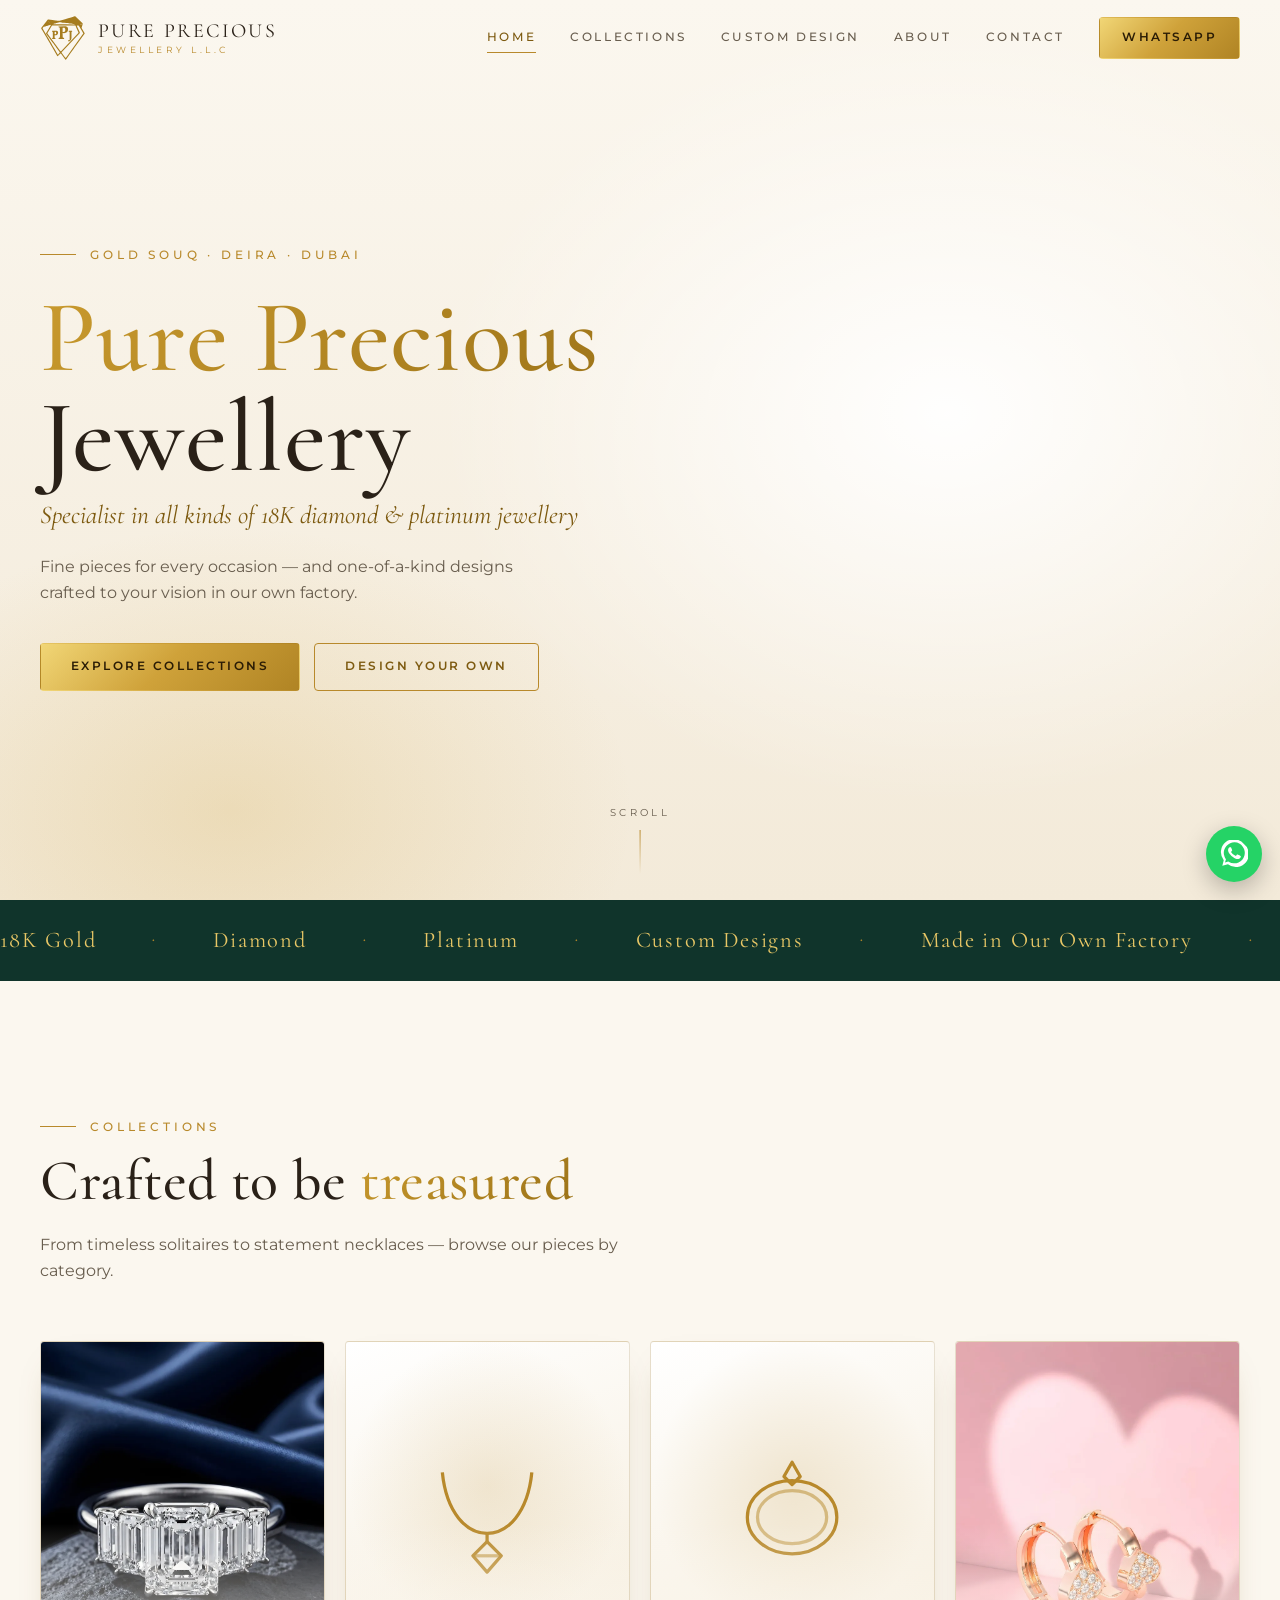
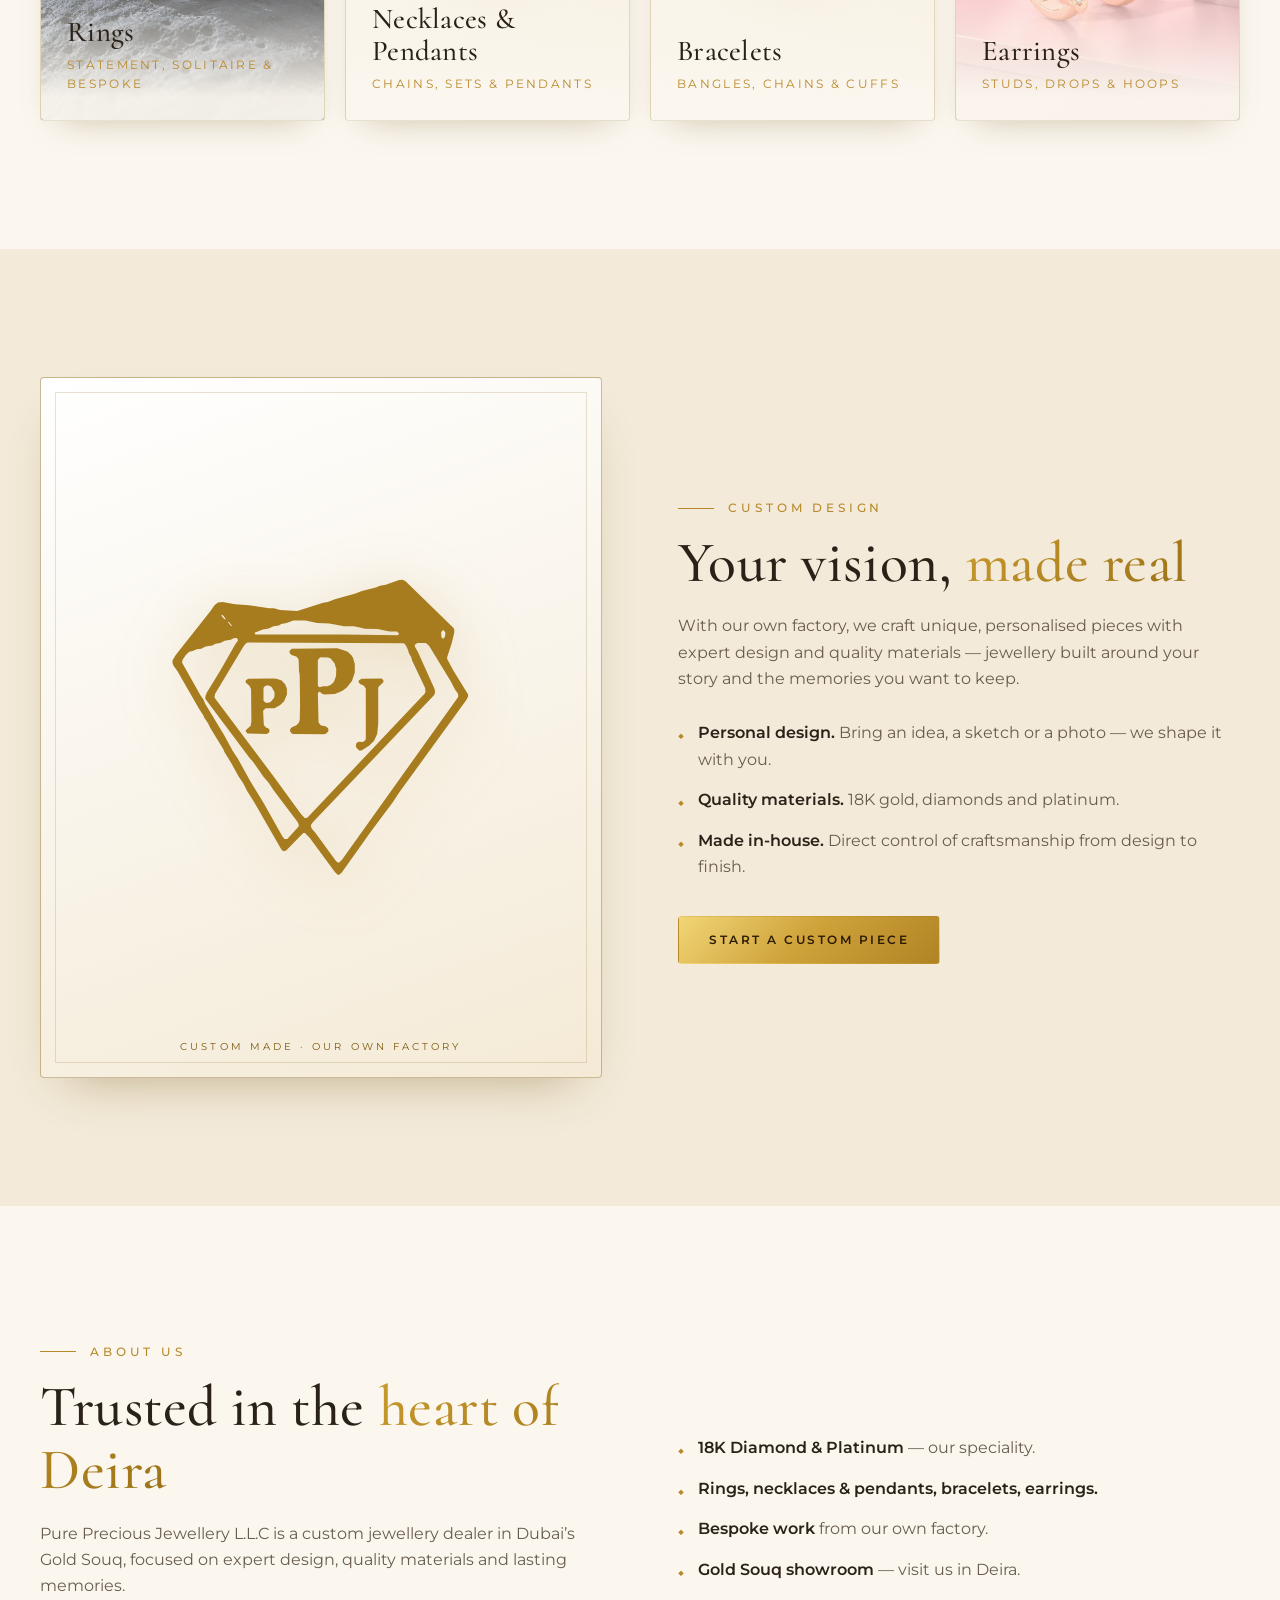
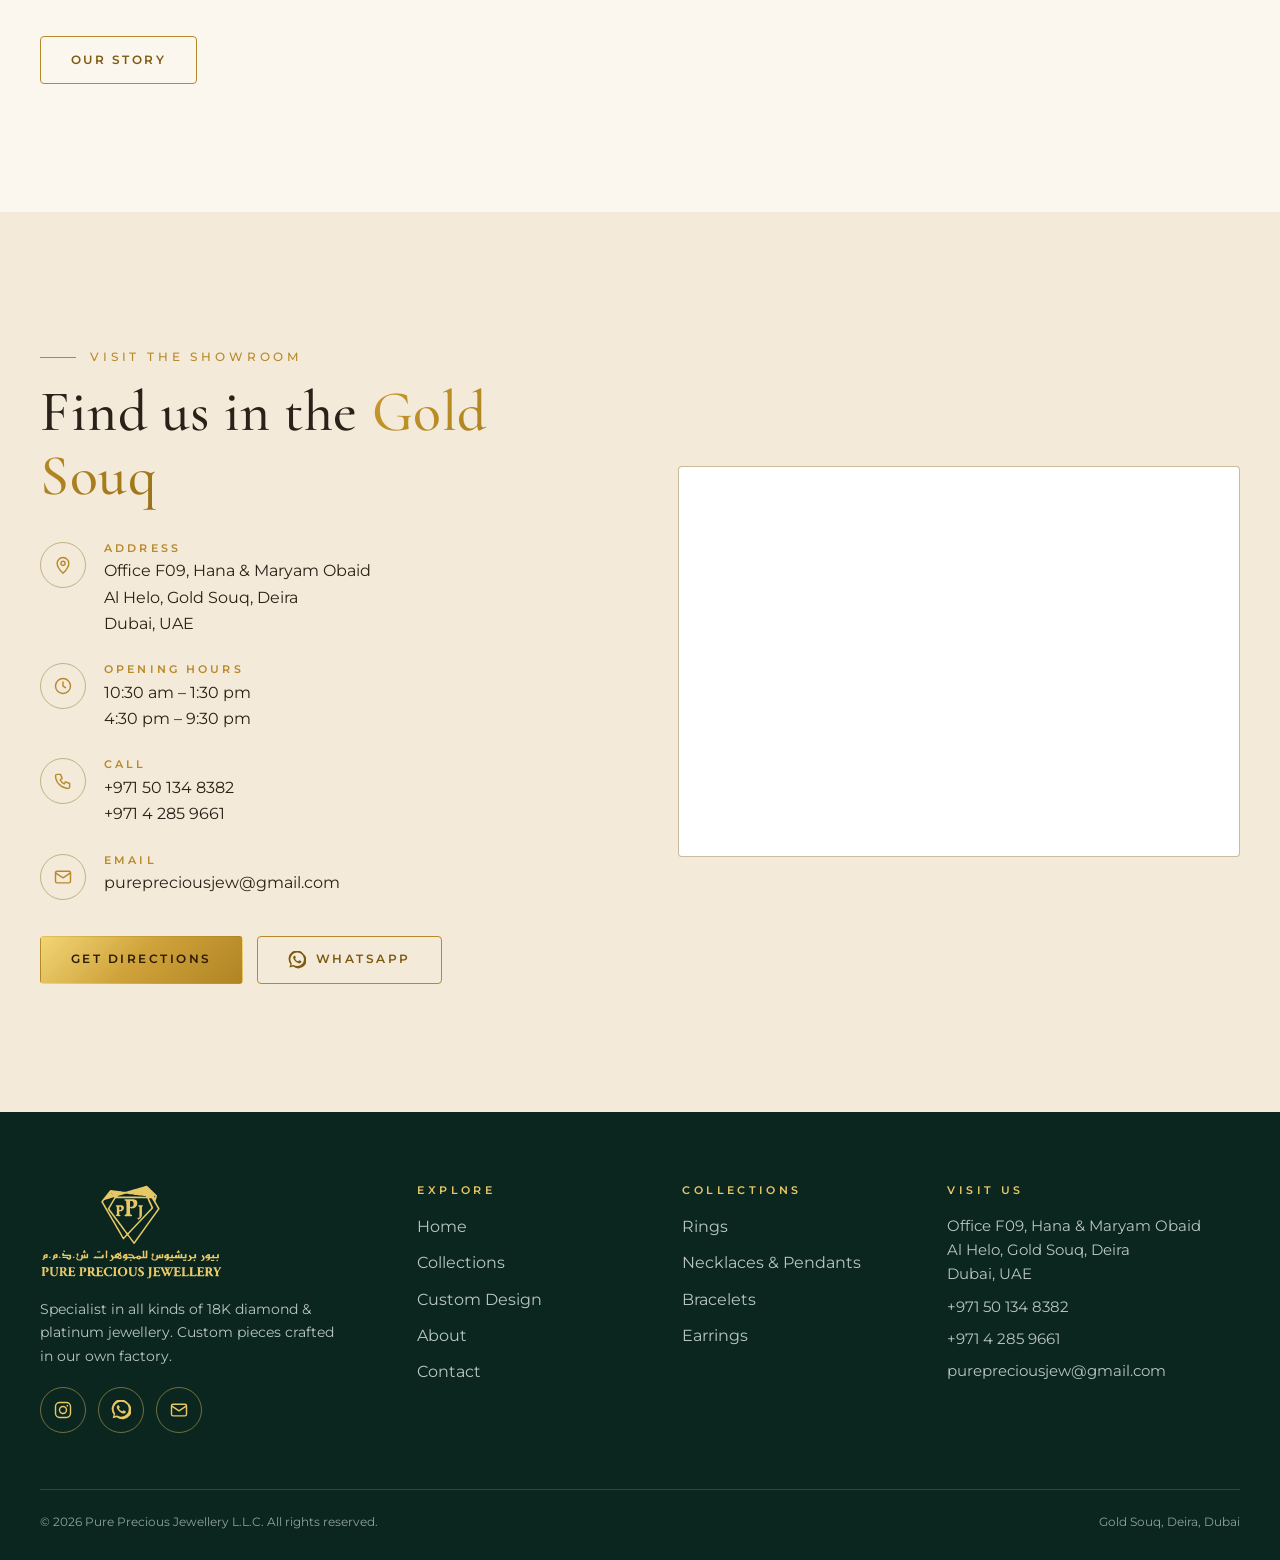
==== index.html @ 23076ce3 "Add first product photos (rings, earrings); products.json and page generator Co-Authored-By: Claude " ====
<!doctype html>
<html lang="en" class="no-js">
<head>
<meta charset="utf-8">
<meta name="viewport" content="width=device-width, initial-scale=1">
<title>Pure Precious Jewellery L.L.C — 18K Diamond & Platinum Jewellery, Gold Souq Dubai</title>
<meta name="description" content="Pure Precious Jewellery L.L.C in the Gold Souq, Deira, Dubai. Specialists in 18K diamond and platinum jewellery with custom designs made in our own factory.">
<meta name="theme-color" content="#fbf7ef">
<link rel="icon" type="image/svg+xml" href="assets/img/ppj-emblem-gold.svg">
<meta property="og:title" content="Pure Precious Jewellery L.L.C — 18K Diamond & Platinum Jewellery, Gold Souq Dubai">
<meta property="og:description" content="Pure Precious Jewellery L.L.C in the Gold Souq, Deira, Dubai. Specialists in 18K diamond and platinum jewellery with custom designs made in our own factory.">
<meta property="og:type" content="website">
<meta property="og:image" content="assets/img/og-image.png">
<link rel="preconnect" href="https://fonts.googleapis.com">
<link rel="preconnect" href="https://fonts.gstatic.com" crossorigin>
<link href="https://fonts.googleapis.com/css2?family=Cormorant:ital,wght@0,400;0,500;0,600;1,400;1,500&family=Montserrat:wght@300;400;500;600&display=swap" rel="stylesheet">
<link rel="stylesheet" href="assets/css/styles.css">
<script type="application/ld+json">
{"@context":"https://schema.org","@type":"JewelryStore","name":"Pure Precious Jewellery L.L.C","description":"Specialist in all kinds of 18K diamond and platinum jewellery, with custom designs made in our own factory.","telephone":"+971501348382","email":"purepreciousjew@gmail.com","sameAs":["https://www.instagram.com/pure_precious_jewellery"],"address":{"@type":"PostalAddress","streetAddress":"Office F09, Hana and Maryam Obaid, Al Helo, Gold Souq, Deira","addressLocality":"Dubai","addressCountry":"AE"}}
</script>
</head>
<body>
<a class="skip-link" href="#main">Skip to content</a>
<header class="site-header">
  <div class="container header-inner">
    <a class="brand" href="index.html" aria-label="Pure Precious Jewellery — home">
      <img src="assets/img/ppj-emblem-gold.svg" alt="" width="46" height="46">
      <span class="brand-name">Pure Precious<small>Jewellery L.L.C</small></span>
    </a>
    <button class="nav-toggle" aria-label="Menu" aria-expanded="false" aria-controls="nav"><span></span></button>
    <nav class="nav" id="nav" aria-label="Main">
      <a href="index.html" aria-current="page">Home</a>
      <a href="collections.html">Collections</a>
      <a href="custom-design.html">Custom Design</a>
      <a href="about.html">About</a>
      <a href="contact.html">Contact</a>
      <a class="btn btn--gold" href="https://wa.me/971501348382" target="_blank" rel="noopener">WhatsApp</a>
    </nav>
  </div>
</header>
<main id="main">

<section class="hero" aria-label="Welcome">
  <canvas id="hero-canvas" aria-hidden="true"></canvas>
  <img class="hero-fallback" src="assets/img/ppj-emblem-gold.svg" alt="" width="165" height="165">
  <div class="container">
    <div class="hero-content">
      <span class="eyebrow">Gold Souq &middot; Deira &middot; Dubai</span>
      <h1><span class="gold-text">Pure Precious</span><span>Jewellery</span></h1>
      <p class="hero-sub">Specialist in all kinds of 18K diamond &amp; platinum jewellery</p>
      <p class="hero-text">Fine pieces for every occasion &mdash; and one-of-a-kind designs crafted to your vision in our own factory.</p>
      <div class="hero-actions">
        <a class="btn btn--gold" href="collections.html">Explore collections</a>
        <a class="btn btn--ghost" href="custom-design.html">Design your own</a>
      </div>
    </div>
  </div>
  <div class="scroll-cue" aria-hidden="true"><span>Scroll</span><i></i></div>
</section>

<div class="strip" aria-hidden="true"><div class="strip-track"><span>18K Gold</span><span>Diamond</span><span>Platinum</span><span>Custom Designs</span><span>Made in Our Own Factory</span><span>Gold Souq, Dubai</span><span>18K Gold</span><span>Diamond</span><span>Platinum</span><span>Custom Designs</span><span>Made in Our Own Factory</span><span>Gold Souq, Dubai</span></div></div>

<section class="section" id="collections">
  <div class="container">
    <div class="reveal">
      <span class="eyebrow">Collections</span>
      <h2 class="section-title">Crafted to be <span class="gold-text">treasured</span></h2>
      <p class="section-lead">From timeless solitaires to statement necklaces &mdash; browse our pieces by category.</p>
    </div>
    <div class="grid-4">
      <a class="tile reveal" style="--d:0.00s" href="collections.html#rings">
        <picture><source srcset="assets/img/products/rings/emerald-cut-five-stone-ring.webp" type="image/webp"><img class="tile-photo" src="assets/img/products/rings/emerald-cut-five-stone-ring.jpg" alt="Emerald-Cut Five-Stone Ring" width="1200" height="1200" loading="lazy" decoding="async"></picture>
        <div class="tile-body"><h3>Rings</h3><p>Statement, solitaire & bespoke</p></div>
      </a>
      <a class="tile reveal" style="--d:0.08s" href="collections.html#necklaces-pendants">
        <div class="tile-art"><svg viewBox="0 0 64 64" fill="none" stroke="currentColor" stroke-width="1.6" stroke-linejoin="round" aria-hidden="true"><path d="M10 12c2 20 12 30 22 30s20-10 22-30"/><path d="M32 42v4"/><path d="M32 46l-7 7 7 8 7-8z"/><path d="M25 53h14" opacity=".6"/></svg></div>
        <div class="tile-body"><h3>Necklaces &amp; Pendants</h3><p>Chains, sets & pendants</p></div>
      </a>
      <a class="tile reveal" style="--d:0.16s" href="collections.html#bracelets">
        <div class="tile-art"><svg viewBox="0 0 64 64" fill="none" stroke="currentColor" stroke-width="1.6" stroke-linejoin="round" aria-hidden="true"><ellipse cx="32" cy="34" rx="22" ry="18"/><ellipse cx="32" cy="34" rx="17" ry="13" opacity=".5"/><path d="M28 14l4-7 4 7-4 4z"/></svg></div>
        <div class="tile-body"><h3>Bracelets</h3><p>Bangles, chains & cuffs</p></div>
      </a>
      <a class="tile reveal" style="--d:0.24s" href="collections.html#earrings">
        <picture><source srcset="assets/img/products/earrings/heart-pave-huggie-earrings-rose-gold.webp" type="image/webp"><img class="tile-photo" src="assets/img/products/earrings/heart-pave-huggie-earrings-rose-gold.jpg" alt="Heart Pavé Huggie Earrings" width="1200" height="1200" loading="lazy" decoding="async"></picture>
        <div class="tile-body"><h3>Earrings</h3><p>Studs, drops & hoops</p></div>
      </a>
    </div>
  </div>
</section>

<section class="section section--alt">
  <div class="container split">
    <figure class="frame frame--emblem reveal" style="margin:0">
      <img src="assets/img/ppj-emblem-gold.svg" alt="PPJ emblem" width="165" height="165">
      <figcaption>Custom made &middot; Our own factory</figcaption>
    </figure>
    <div class="reveal" style="--d:.12s">
      <span class="eyebrow">Custom design</span>
      <h2 class="section-title">Your vision, <span class="gold-text">made real</span></h2>
      <p class="section-lead">With our own factory, we craft unique, personalised pieces with expert design and quality materials &mdash; jewellery built around your story and the memories you want to keep.</p>
      <ul class="checklist">
        <li><span><strong>Personal design.</strong> Bring an idea, a sketch or a photo &mdash; we shape it with you.</span></li>
        <li><span><strong>Quality materials.</strong> 18K gold, diamonds and platinum.</span></li>
        <li><span><strong>Made in-house.</strong> Direct control of craftsmanship from design to finish.</span></li>
      </ul>
      <div class="hero-actions"><a class="btn btn--gold" href="custom-design.html">Start a custom piece</a></div>
    </div>
  </div>
</section>

<section class="section">
  <div class="container split">
    <div class="reveal">
      <span class="eyebrow">About us</span>
      <h2 class="section-title">Trusted in the <span class="gold-text">heart of Deira</span></h2>
      <p class="section-lead">Pure Precious Jewellery L.L.C is a custom jewellery dealer in Dubai&rsquo;s Gold Souq, focused on expert design, quality materials and lasting memories.</p>
      <div class="hero-actions"><a class="btn btn--ghost" href="about.html">Our story</a></div>
    </div>
    <ul class="checklist reveal" style="--d:.12s;margin:0">
      <li><span><strong>18K Diamond &amp; Platinum</strong> &mdash; our speciality.</span></li>
      <li><span><strong>Rings, necklaces &amp; pendants, bracelets, earrings.</strong></span></li>
      <li><span><strong>Bespoke work</strong> from our own factory.</span></li>
      <li><span><strong>Gold Souq showroom</strong> &mdash; visit us in Deira.</span></li>
    </ul>
  </div>
</section>

<section class="section section--alt" id="visit">
  <div class="container split">
    <div class="reveal">
      <span class="eyebrow">Visit the showroom</span>
      <h2 class="section-title">Find us in the <span class="gold-text">Gold Souq</span></h2>
      <div class="info-list">
        <div class="info-item"><span class="ico"><svg viewBox="0 0 24 24" fill="none" stroke="currentColor" stroke-width="1.7" stroke-linejoin="round" aria-hidden="true"><path d="M12 22s7-6.500 7-12a7 7 0 0 0-14 0c0 5.500 7 12 7 12z"/><circle cx="12" cy="10" r="2.500"/></svg></span><div><h4>Address</h4><p>Office F09, Hana &amp; Maryam Obaid<br>Al Helo, Gold Souq, Deira<br>Dubai, UAE</p></div></div>
        <div class="info-item"><span class="ico"><svg viewBox="0 0 24 24" fill="none" stroke="currentColor" stroke-width="1.7" stroke-linecap="round" aria-hidden="true"><circle cx="12" cy="12" r="9"/><path d="M12 7v5l3 2"/></svg></span><div><h4>Opening hours</h4><p>10:30 am – 1:30 pm<br>4:30 pm – 9:30 pm</p></div></div>
        <div class="info-item"><span class="ico"><svg viewBox="0 0 24 24" fill="none" stroke="currentColor" stroke-width="1.7" stroke-linejoin="round" aria-hidden="true"><path d="M5 4h4l2 5-2.500 1.500a11 11 0 0 0 5 5L15 13l5 2v4a2 2 0 0 1-2 2A16 16 0 0 1 3 6a2 2 0 0 1 2-2z"/></svg></span><div><h4>Call</h4><p><a href="tel:+971501348382">+971 50 134 8382</a><br><a href="tel:+97142859661">+971 4 285 9661</a></p></div></div>
        <div class="info-item"><span class="ico"><svg viewBox="0 0 24 24" fill="none" stroke="currentColor" stroke-width="1.7" stroke-linejoin="round" aria-hidden="true"><rect x="3" y="5" width="18" height="14" rx="2"/><path d="M3 7l9 6 9-6"/></svg></span><div><h4>Email</h4><p><a href="mailto:purepreciousjew@gmail.com">purepreciousjew@gmail.com</a></p></div></div>
      </div>
      <div class="hero-actions"><a class="btn btn--gold" href="https://www.google.com/maps/search/?api=1&query=Pure+Precious+Jewellery+Gold+Souq+Deira+Dubai" target="_blank" rel="noopener">Get directions</a><a class="btn btn--ghost" href="https://wa.me/971501348382" target="_blank" rel="noopener"><svg viewBox="0 0 24 24" fill="currentColor" aria-hidden="true"><path d="M20.5 3.5A11 11 0 0 0 3.2 17.3L2 22l4.8-1.2A11 11 0 1 0 20.5 3.5zM12 20a9 9 0 0 1-4.6-1.3l-.3-.2-2.8.7.8-2.7-.2-.3A9 9 0 1 1 12 20zm5-6.7c-.3-.1-1.6-.8-1.8-.9s-.4-.1-.6.1-.7.9-.8 1-.3.2-.6.1a7.3 7.3 0 0 1-3.6-3.1c-.3-.5.3-.5.8-1.5.1-.2 0-.3 0-.5l-.8-1.9c-.2-.5-.4-.4-.6-.4h-.5a1 1 0 0 0-.7.3 3 3 0 0 0-.9 2.2 5.2 5.2 0 0 0 1.1 2.8 11.800 11.800 0 0 0 4.600 4.100c1.700.7 2.400.8 3.200.7a2.700 2.700 0 0 0 1.800-1.300 2.200 2.200 0 0 0 .2-1.300c-.1-.1-.3-.2-.6-.3z"/></svg> WhatsApp</a></div>
    </div>
    <div class="map-box reveal" style="--d:.15s"><iframe title="Pure Precious Jewellery on Google Maps" loading="lazy" referrerpolicy="no-referrer-when-downgrade" src="https://www.google.com/maps?q=77CX%2B337%20Al%20Ras%20Dubai&output=embed"></iframe></div>
  </div>
</section>
</main>
<footer class="site-footer">
  <div class="container">
    <div class="footer-grid">
      <div class="footer-brand">
        <img src="assets/img/ppj-logo-light.svg" alt="Pure Precious Jewellery L.L.C" width="140" height="73">
        <p>Specialist in all kinds of 18K diamond &amp; platinum jewellery. Custom pieces crafted in our own factory.</p>
        <div class="socials">
          <a href="https://www.instagram.com/pure_precious_jewellery" target="_blank" rel="noopener" aria-label="Instagram"><svg viewBox="0 0 24 24" fill="none" stroke="currentColor" stroke-width="1.7" aria-hidden="true"><rect x="3" y="3" width="18" height="18" rx="5"/><circle cx="12" cy="12" r="4.2"/><circle cx="17.2" cy="6.8" r="1" fill="currentColor" stroke="none"/></svg></a>
          <a href="https://wa.me/971501348382" target="_blank" rel="noopener" aria-label="WhatsApp"><svg viewBox="0 0 24 24" fill="currentColor" aria-hidden="true"><path d="M20.5 3.5A11 11 0 0 0 3.2 17.3L2 22l4.8-1.2A11 11 0 1 0 20.5 3.5zM12 20a9 9 0 0 1-4.6-1.3l-.3-.2-2.8.7.8-2.7-.2-.3A9 9 0 1 1 12 20zm5-6.7c-.3-.1-1.6-.8-1.8-.9s-.4-.1-.6.1-.7.9-.8 1-.3.2-.6.1a7.3 7.3 0 0 1-3.6-3.1c-.3-.5.3-.5.8-1.5.1-.2 0-.3 0-.5l-.8-1.9c-.2-.5-.4-.4-.6-.4h-.5a1 1 0 0 0-.7.3 3 3 0 0 0-.9 2.2 5.2 5.2 0 0 0 1.1 2.8 11.800 11.800 0 0 0 4.600 4.100c1.700.7 2.400.8 3.200.7a2.700 2.700 0 0 0 1.800-1.300 2.200 2.200 0 0 0 .2-1.300c-.1-.1-.3-.2-.6-.3z"/></svg></a>
          <a href="mailto:purepreciousjew@gmail.com" aria-label="Email"><svg viewBox="0 0 24 24" fill="none" stroke="currentColor" stroke-width="1.7" stroke-linejoin="round" aria-hidden="true"><rect x="3" y="5" width="18" height="14" rx="2"/><path d="M3 7l9 6 9-6"/></svg></a>
        </div>
      </div>
      <div>
        <h4>Explore</h4>
        <ul>
          <li><a href="index.html">Home</a></li>
          <li><a href="collections.html">Collections</a></li>
          <li><a href="custom-design.html">Custom Design</a></li>
          <li><a href="about.html">About</a></li>
          <li><a href="contact.html">Contact</a></li>
        </ul>
      </div>
      <div>
        <h4>Collections</h4>
        <ul>
          <li><a href="collections.html#rings">Rings</a></li>
          <li><a href="collections.html#necklaces-pendants">Necklaces &amp; Pendants</a></li>
          <li><a href="collections.html#bracelets">Bracelets</a></li>
          <li><a href="collections.html#earrings">Earrings</a></li>
        </ul>
      </div>
      <div>
        <h4>Visit us</h4>
        <address>
          <span>Office F09, Hana &amp; Maryam Obaid<br>Al Helo, Gold Souq, Deira<br>Dubai, UAE</span>
          <a href="tel:+971501348382">+971 50 134 8382</a>
          <a href="tel:+97142859661">+971 4 285 9661</a>
          <a href="mailto:purepreciousjew@gmail.com">purepreciousjew@gmail.com</a>
        </address>
      </div>
    </div>
    <div class="footer-bottom"><span>&copy; <span data-year>2026</span> Pure Precious Jewellery L.L.C. All rights reserved.</span><span>Gold Souq, Deira, Dubai</span></div>
  </div>
</footer>
<a class="wa-float" href="https://wa.me/971501348382" target="_blank" rel="noopener" aria-label="Chat on WhatsApp"><svg viewBox="0 0 24 24" fill="currentColor" aria-hidden="true"><path d="M20.5 3.5A11 11 0 0 0 3.2 17.3L2 22l4.8-1.2A11 11 0 1 0 20.5 3.5zM12 20a9 9 0 0 1-4.6-1.3l-.3-.2-2.8.7.8-2.7-.2-.3A9 9 0 1 1 12 20zm5-6.7c-.3-.1-1.6-.8-1.8-.9s-.4-.1-.6.1-.7.9-.8 1-.3.2-.6.1a7.3 7.3 0 0 1-3.6-3.1c-.3-.5.3-.5.8-1.5.1-.2 0-.3 0-.5l-.8-1.9c-.2-.5-.4-.4-.6-.4h-.5a1 1 0 0 0-.7.3 3 3 0 0 0-.9 2.2 5.2 5.2 0 0 0 1.1 2.8 11.800 11.800 0 0 0 4.600 4.100c1.700.7 2.400.8 3.200.7a2.700 2.700 0 0 0 1.800-1.300 2.200 2.200 0 0 0 .2-1.300c-.1-.1-.3-.2-.6-.3z"/></svg></a>
<script type="importmap">{"imports":{"three":"./assets/vendor/three.module.js","three/addons/":"./assets/vendor/jsm/"}}</script>
<script type="module" src="assets/js/hero3d.js"></script>
<script type="module" src="assets/js/main.js"></script>
</body>
</html>
---- assets/css/styles.css ----
/* Pure Precious Jewellery L.L.C — design system
   Black + gold, minimal luxury. Fonts: Cormorant (display) / Montserrat (body). */

:root {
  --bg: #fbf7ef;
  --bg-2: #f3ead9;
  --surface: #ffffff;
  --surface-2: #f7efe0;
  --line: rgba(138, 106, 31, 0.2);
  --line-strong: rgba(138, 106, 31, 0.45);
  --gold: #b8892b;
  --gold-light: #7d5a10;      /* gold used for text on light backgrounds */
  --gold-bright: #e8c766;     /* gold used on deep green */
  --gold-deep: #6b4c0c;
  --deep: #10342b;            /* deep emerald accent */
  --deep-2: #0b261f;
  --text: #2a2118;
  --text-muted: #685d4e;
  --gold-gradient: linear-gradient(135deg, #f1d676 0%, #cfa23a 48%, #b08424 100%);
  --font-display: "Cormorant", "Cormorant Garamond", Georgia, "Times New Roman", serif;
  --font-body: "Montserrat", "Segoe UI", system-ui, -apple-system, sans-serif;
  --radius: 4px;
  --header-h: 76px;
  --ease: cubic-bezier(0.22, 1, 0.36, 1);
  --container: 1200px;
}

*, *::before, *::after { box-sizing: border-box; }
html { scroll-behavior: smooth; -webkit-text-size-adjust: 100%; }
body {
  margin: 0;
  background: var(--bg);
  color: var(--text);
  font-family: var(--font-body);
  font-size: 16px;
  line-height: 1.65;
  -webkit-font-smoothing: antialiased;
  overflow-x: hidden;
}
img, svg, canvas { display: block; max-width: 100%; }
a { color: inherit; text-decoration: none; }
h1, h2, h3, h4 { font-family: var(--font-display); font-weight: 500; line-height: 1.1; margin: 0; letter-spacing: 0.01em; }
p { margin: 0; }
ul { margin: 0; padding: 0; list-style: none; }

:focus-visible { outline: 2px solid var(--gold-light); outline-offset: 3px; }
.skip-link {
  position: absolute; left: 16px; top: -60px; z-index: 200;
  background: var(--gold); color: #2a1c05; padding: 10px 16px; font-weight: 600;
}
.skip-link:focus { top: 12px; }

.container { width: min(var(--container), 100% - 32px); margin-inline: auto; }
.section { padding: clamp(72px, 10vw, 128px) 0; position: relative; }
.section--alt { background: var(--bg-2); }

.eyebrow {
  font-size: 0.75rem; letter-spacing: 0.32em; text-transform: uppercase;
  color: var(--gold); font-weight: 500; display: inline-flex; align-items: center; gap: 14px;
}
.eyebrow::before { content: ""; width: 36px; height: 1px; background: var(--gold); }
.section-title { font-size: clamp(2.2rem, 5vw, 3.6rem); margin-top: 14px; }
.section-lead { color: var(--text-muted); max-width: 56ch; margin-top: 18px; }
.gold-text {
  background: var(--gold-gradient); -webkit-background-clip: text; background-clip: text;
  color: transparent; -webkit-text-fill-color: transparent;
}
.ornament { display: flex; align-items: center; gap: 14px; color: var(--gold); margin: 22px 0; }
.ornament::before, .ornament::after { content: ""; height: 1px; width: 56px; background: var(--line-strong); }

/* ---------- Buttons ---------- */
.btn {
  display: inline-flex; align-items: center; justify-content: center; gap: 10px;
  min-height: 48px; padding: 0 30px; font: 600 0.78rem/1 var(--font-body);
  letter-spacing: 0.2em; text-transform: uppercase; cursor: pointer;
  border: 1px solid var(--gold); border-radius: var(--radius);
  transition: background 0.35s var(--ease), color 0.35s var(--ease), transform 0.35s var(--ease), box-shadow 0.35s var(--ease);
}
.btn--gold { background: var(--gold-gradient); color: #2a1c05; border-color: transparent; }
.btn--gold:hover { transform: translateY(-2px); box-shadow: 0 10px 30px rgba(184, 137, 43, 0.35); }
.btn--ghost { background: transparent; color: var(--gold-light); }
.btn--ghost:hover { background: rgba(184, 137, 43, 0.1); transform: translateY(-2px); }
.btn svg { width: 18px; height: 18px; }

/* ---------- Header ---------- */
.site-header {
  position: fixed; inset: 0 0 auto 0; height: var(--header-h); z-index: 100;
  display: flex; align-items: center;
  transition: background 0.4s var(--ease), border-color 0.4s var(--ease), backdrop-filter 0.4s;
  border-bottom: 1px solid transparent;
}
.site-header.is-solid, .site-header.is-open {
  background: rgba(251, 247, 239, 0.9); backdrop-filter: blur(14px); -webkit-backdrop-filter: blur(14px);
  border-bottom-color: var(--line);
}
.header-inner { display: flex; align-items: center; justify-content: space-between; gap: 24px; }
.brand { display: flex; align-items: center; gap: 12px; }
.brand img { height: 46px; width: auto; }
.brand-name { font-family: var(--font-display); font-size: 1.25rem; letter-spacing: 0.12em; text-transform: uppercase; line-height: 1.05; }
.brand-name small { display: block; font-family: var(--font-body); font-size: 0.55rem; letter-spacing: 0.4em; color: var(--gold); margin-top: 3px; }

.nav { display: flex; align-items: center; gap: 34px; }
.nav a:not(.btn) {
  font-size: 0.74rem; letter-spacing: 0.22em; text-transform: uppercase; font-weight: 500;
  color: var(--text-muted); position: relative; padding: 8px 0; transition: color 0.3s;
}
.nav a:not(.btn)::after {
  content: ""; position: absolute; left: 0; bottom: 2px; height: 1px; width: 100%;
  background: var(--gold); transform: scaleX(0); transform-origin: left; transition: transform 0.4s var(--ease);
}
.nav a:not(.btn):hover, .nav a[aria-current="page"] { color: var(--gold-light); }
.nav a:not(.btn):hover::after, .nav a[aria-current="page"]::after { transform: scaleX(1); }
.nav .btn { min-height: 42px; padding: 0 22px; }

.nav-toggle {
  display: none; width: 48px; height: 48px; background: none; border: 1px solid var(--line);
  border-radius: var(--radius); cursor: pointer; color: var(--gold-light); align-items: center; justify-content: center;
}
.nav-toggle span, .nav-toggle span::before, .nav-toggle span::after {
  display: block; width: 20px; height: 1.5px; background: currentColor; position: relative; transition: transform 0.3s var(--ease), background 0.3s;
}
.nav-toggle span::before, .nav-toggle span::after { content: ""; position: absolute; left: 0; }
.nav-toggle span::before { top: -6px; }
.nav-toggle span::after { top: 6px; }
.site-header.is-open .nav-toggle span { background: transparent; }
.site-header.is-open .nav-toggle span::before { transform: translateY(6px) rotate(45deg); }
.site-header.is-open .nav-toggle span::after { transform: translateY(-6px) rotate(-45deg); }

@media (max-width: 900px) {
  .nav-toggle { display: inline-flex; }
  .nav {
    position: fixed; inset: var(--header-h) 0 auto 0; flex-direction: column; align-items: stretch; gap: 0;
    background: rgba(251, 247, 239, 0.98); border-bottom: 1px solid var(--line);
    padding: 12px 16px 28px; max-height: calc(100dvh - var(--header-h)); overflow-y: auto;
    transform: translateY(-12px); opacity: 0; visibility: hidden;
    transition: opacity 0.3s, transform 0.3s var(--ease), visibility 0.3s;
  }
  .site-header.is-open .nav { transform: none; opacity: 1; visibility: visible; }
  .nav a:not(.btn) { padding: 16px 4px; font-size: 0.85rem; border-bottom: 1px solid var(--line); }
  .nav a:not(.btn)::after { display: none; }
  .nav .btn { margin-top: 20px; }
  .brand-name small { display: none; }
}
@media (max-width: 420px) { .brand-name { display: none; } }

/* ---------- Hero (3D) ---------- */
.hero { position: relative; min-height: 100svh; display: flex; align-items: center; overflow: hidden; isolation: isolate; }
.hero::before {
  content: ""; position: absolute; inset: 0; z-index: -2;
  background:
    radial-gradient(55% 60% at 74% 46%, rgba(255, 255, 255, 0.95), transparent 72%),
    radial-gradient(45% 45% at 18% 90%, rgba(207, 162, 58, 0.22), transparent 70%),
    linear-gradient(180deg, #fbf7ef 0%, #f3ead9 100%);
}
#hero-canvas { position: absolute; inset: 0; width: 100%; height: 100%; z-index: -1; }
.hero-fallback { position: absolute; right: 12%; top: 50%; transform: translateY(-50%); width: min(340px, 40vw); z-index: -1; opacity: 0; transition: opacity 1s; }
.no-webgl .hero-fallback { opacity: 0.9; }
.hero-content { padding-top: var(--header-h); padding-bottom: 48px; max-width: 640px; pointer-events: none; }
.hero-content a, .hero-content .btn { pointer-events: auto; }
.hero h1 { font-size: clamp(3rem, 8.4vw, 6.4rem); line-height: 0.98; margin: 22px 0 6px; }
.hero h1 span { display: block; }
.hero-sub { font-family: var(--font-display); font-style: italic; font-size: clamp(1.2rem, 2.4vw, 1.6rem); color: var(--gold-light); }
.hero-text { color: var(--text-muted); max-width: 46ch; margin-top: 18px; }
.hero-actions { display: flex; flex-wrap: wrap; gap: 14px; margin-top: 36px; }
.scroll-cue {
  position: absolute; left: 50%; bottom: 26px; transform: translateX(-50%);
  display: flex; flex-direction: column; align-items: center; gap: 10px;
  font-size: 0.62rem; letter-spacing: 0.35em; text-transform: uppercase; color: var(--text-muted);
}
.scroll-cue i { width: 1px; height: 44px; background: linear-gradient(var(--gold), transparent); animation: cue 2s var(--ease) infinite; transform-origin: top; }
@keyframes cue { 0% { transform: scaleY(0); } 50% { transform: scaleY(1); } 100% { transform: scaleY(1); opacity: 0; } }

@media (max-width: 760px) {
  .hero { align-items: flex-end; }
  .hero-content { padding-bottom: 40px; }
  .scroll-cue { display: none; }
  .hero::before { background: radial-gradient(70% 45% at 50% 26%, rgba(255, 255, 255, 0.95), transparent 70%), linear-gradient(180deg, #fbf7ef, #f3ead9); }
}

/* ---------- Highlights strip ---------- */
.strip { background: var(--deep); overflow: hidden; }
.strip-track { display: flex; gap: 56px; padding: 22px 0; width: max-content; animation: marquee 38s linear infinite; }
.strip-track span { font-family: var(--font-display); font-size: 1.4rem; letter-spacing: 0.08em; color: var(--gold-bright); white-space: nowrap; display: inline-flex; align-items: center; gap: 56px; }
.strip-track span::after { content: "◆"; font-size: 0.55rem; color: var(--gold); }
@keyframes marquee { to { transform: translateX(-50%); } }

/* ---------- Collection tiles ---------- */
.grid-4 { display: grid; grid-template-columns: repeat(4, 1fr); gap: 20px; margin-top: 56px; }
@media (max-width: 1000px) { .grid-4 { grid-template-columns: repeat(2, 1fr); } }
@media (max-width: 520px) { .grid-4 { grid-template-columns: 1fr; } }
.tile {
  position: relative; aspect-ratio: 3 / 4; overflow: hidden; border: 1px solid var(--line); border-radius: var(--radius);
  background: var(--surface); display: flex; align-items: flex-end; padding: 26px;
  transition: border-color 0.4s, transform 0.5s var(--ease);
}
.tile:hover { border-color: var(--gold); transform: translateY(-6px); }
.tile-art { position: absolute; inset: 0; display: grid; place-items: center; background: radial-gradient(70% 55% at 50% 38%, rgba(184, 137, 43, 0.16), transparent 70%); }
.tile-art svg { width: 46%; color: var(--gold); opacity: 1; margin-top: -12%; transition: transform 0.8s var(--ease); }
.tile:hover .tile-art svg { transform: scale(1.1) rotate(-4deg); }
.tile img.tile-photo { position: absolute; inset: 0; width: 100%; height: 100%; object-fit: cover; }
.tile::after { content: ""; position: absolute; inset: 0; background: linear-gradient(to top, rgba(251, 247, 239, 0.96) 6%, rgba(251, 247, 239, 0) 52%); pointer-events: none; }
.tile-body { position: relative; z-index: 1; }
.tile h3 { font-size: 1.8rem; }
.tile p { font-size: 0.72rem; letter-spacing: 0.2em; text-transform: uppercase; color: var(--gold); margin-top: 8px; }

/* ---------- Split sections ---------- */
.split { display: grid; grid-template-columns: 1fr 1fr; gap: clamp(32px, 6vw, 88px); align-items: center; }
@media (max-width: 860px) { .split { grid-template-columns: 1fr; } }
.frame { position: relative; aspect-ratio: 4 / 5; border: 1px solid var(--line-strong); border-radius: var(--radius); background: var(--surface); overflow: hidden; display: grid; place-items: center; }
.frame::before { content: ""; position: absolute; inset: 14px; border: 1px solid var(--line); pointer-events: none; z-index: 1; }
.frame img { width: 100%; height: 100%; object-fit: cover; }
.frame .frame-art { width: 52%; color: var(--gold); opacity: 0.85; }
.frame figcaption { position: absolute; left: 0; right: 0; bottom: 22px; text-align: center; font-size: 0.64rem; letter-spacing: 0.3em; text-transform: uppercase; color: var(--text-muted); z-index: 2; }
.frame--emblem img { width: 56%; height: auto; object-fit: contain; filter: drop-shadow(0 12px 30px rgba(184, 137, 43, 0.25)); }

.checklist { margin-top: 28px; display: grid; gap: 14px; }
.checklist li { display: flex; gap: 14px; align-items: flex-start; color: var(--text-muted); }
.checklist li::before { content: "◆"; color: var(--gold); font-size: 0.6rem; margin-top: 8px; flex: none; }
.checklist strong { color: var(--text); font-weight: 600; }

/* ---------- Steps ---------- */
.steps { display: grid; grid-template-columns: repeat(5, 1fr); gap: 0; margin-top: 56px; counter-reset: step; }
@media (max-width: 960px) { .steps { grid-template-columns: 1fr; } }
.step { padding: 28px 24px; border-top: 1px solid var(--line-strong); position: relative; counter-increment: step; }
@media (max-width: 960px) { .step { border-top: 0; border-left: 1px solid var(--line-strong); padding: 6px 0 30px 28px; } }
.step::before { content: "0" counter(step); font-family: var(--font-display); font-size: 2.6rem; background: var(--gold-gradient); -webkit-background-clip: text; background-clip: text; color: transparent; display: block; margin-bottom: 8px; }
.step h3 { font-size: 1.45rem; margin-bottom: 8px; }
.step p { color: var(--text-muted); font-size: 0.92rem; }

/* ---------- Visit / contact ---------- */
.info-list { display: grid; gap: 26px; margin-top: 34px; }
.info-item { display: flex; gap: 18px; align-items: flex-start; }
.info-item .ico { flex: none; width: 46px; height: 46px; border: 1px solid var(--line-strong); border-radius: 50%; display: grid; place-items: center; color: var(--gold); }
.info-item svg { width: 20px; height: 20px; }
.info-item h4 { font-family: var(--font-body); font-size: 0.7rem; letter-spacing: 0.28em; text-transform: uppercase; color: var(--gold); font-weight: 600; margin-bottom: 4px; }
.info-item p, .info-item a { color: var(--text); }
.info-item a:hover { color: var(--gold-light); }
.map-box { border: 1px solid var(--line-strong); border-radius: var(--radius); overflow: hidden; min-height: 380px; background: var(--surface); position: relative; }
.map-box iframe { width: 100%; height: 100%; min-height: 380px; border: 0; filter: sepia(0.18) saturate(0.9); }

/* ---------- Page hero (inner pages) ---------- */
.page-hero { padding: calc(var(--header-h) + clamp(56px, 9vw, 110px)) 0 clamp(40px, 6vw, 72px); text-align: center; position: relative; isolation: isolate; border-bottom: 1px solid var(--line); }
.page-hero::before { content: ""; position: absolute; inset: 0; z-index: -1; background: radial-gradient(50% 80% at 50% 0%, rgba(184, 137, 43, 0.18), transparent 70%); }
.page-hero h1 { font-size: clamp(2.8rem, 7vw, 5rem); margin-top: 16px; }
.page-hero p { color: var(--text-muted); max-width: 56ch; margin: 18px auto 0; }
.page-hero .eyebrow { justify-content: center; }

/* ---------- Collections page ---------- */
.filter-bar { position: sticky; top: var(--header-h); z-index: 50; background: rgba(251, 247, 239, 0.94); backdrop-filter: blur(12px); -webkit-backdrop-filter: blur(12px); border-bottom: 1px solid var(--line); }
.filter-list { display: flex; gap: 10px; overflow-x: auto; padding: 14px 0; scrollbar-width: none; justify-content: center; }
.filter-list::-webkit-scrollbar { display: none; }
@media (max-width: 760px) { .filter-list { justify-content: flex-start; } }
.chip { flex: none; min-height: 44px; padding: 0 22px; border: 1px solid var(--line-strong); border-radius: 999px; background: transparent; color: var(--text-muted); font: 500 0.72rem/1 var(--font-body); letter-spacing: 0.2em; text-transform: uppercase; cursor: pointer; transition: all 0.3s var(--ease); }
.chip:hover { color: var(--gold-light); border-color: var(--gold); }
.chip[aria-pressed="true"] { background: var(--gold-gradient); color: #2a1c05; border-color: transparent; font-weight: 600; }
.cat-block { scroll-margin-top: calc(var(--header-h) + 80px); padding-top: 72px; }
.cat-block[hidden] { display: none; }
.cat-head { display: flex; align-items: baseline; justify-content: space-between; gap: 20px; flex-wrap: wrap; margin-bottom: 30px; padding-bottom: 18px; border-bottom: 1px solid var(--line); }
.cat-head h2 { font-size: clamp(2rem, 4vw, 2.8rem); }
.cat-head span { font-size: 0.72rem; letter-spacing: 0.22em; text-transform: uppercase; color: var(--text-muted); }
.product-grid { display: grid; grid-template-columns: repeat(4, 1fr); gap: 20px; }
@media (max-width: 1000px) { .product-grid { grid-template-columns: repeat(3, 1fr); } }
@media (max-width: 720px) { .product-grid { grid-template-columns: repeat(2, 1fr); gap: 12px; } }
.product { background: none; border: 0; padding: 0; text-align: left; cursor: pointer; color: inherit; font: inherit; }
.product-media { aspect-ratio: 1; position: relative; overflow: hidden; border: 1px solid var(--line); border-radius: var(--radius); background: radial-gradient(70% 70% at 50% 40%, var(--surface-2), var(--surface)); display: grid; place-items: center; transition: border-color 0.4s, transform 0.5s var(--ease); }
.product:hover .product-media, .product:focus-visible .product-media { border-color: var(--gold); transform: translateY(-4px); }
.product-media img { width: 100%; height: 100%; object-fit: cover; transition: transform 0.8s var(--ease); }
.product:hover .product-media img { transform: scale(1.06); }
.product-media svg { width: 40%; color: var(--gold); opacity: 0.55; }
.product-name { font-family: var(--font-display); font-size: 1.35rem; margin-top: 14px; }
.product-meta { font-size: 0.68rem; letter-spacing: 0.2em; text-transform: uppercase; color: var(--gold); margin-top: 2px; }
.notice { margin-top: 56px; padding: 22px 26px; border: 1px dashed var(--line-strong); border-radius: var(--radius); color: var(--text-muted); text-align: center; }

/* Lightbox */
.lightbox { position: fixed; inset: 0; z-index: 300; background: rgba(24, 18, 8, 0.72); display: none; align-items: center; justify-content: center; padding: 20px; }
.lightbox.is-open { display: flex; }
.lightbox-card { width: min(920px, 100%); max-height: 92dvh; overflow: auto; display: grid; grid-template-columns: 1.1fr 1fr; background: var(--surface); border: 1px solid var(--line-strong); border-radius: var(--radius); }
@media (max-width: 760px) { .lightbox-card { grid-template-columns: 1fr; } }
.lightbox-media { aspect-ratio: 1; display: grid; place-items: center; background: var(--bg-2); }
.lightbox-media img { width: 100%; height: 100%; object-fit: cover; }
.lightbox-media svg { width: 40%; color: var(--gold); opacity: 0.6; }
.lightbox-body { padding: 36px 32px; display: flex; flex-direction: column; gap: 14px; justify-content: center; }
.lightbox-body h3 { font-size: 2.2rem; }
.lightbox-body p { color: var(--text-muted); }
.lightbox-close { position: absolute; top: 16px; right: 16px; width: 48px; height: 48px; border-radius: 50%; border: 1px solid var(--line-strong); background: rgba(255, 255, 255, 0.92); color: var(--gold-light); font-size: 1.4rem; cursor: pointer; }

/* ---------- Forms ---------- */
.form { display: grid; gap: 18px; }
.form-row { display: grid; grid-template-columns: 1fr 1fr; gap: 18px; }
@media (max-width: 640px) { .form-row { grid-template-columns: 1fr; } }
.field label { display: block; font-size: 0.68rem; letter-spacing: 0.24em; text-transform: uppercase; color: var(--gold); margin-bottom: 8px; font-weight: 600; }
.field input, .field select, .field textarea {
  width: 100%; min-height: 50px; padding: 12px 16px; background: var(--surface); color: var(--text);
  border: 1px solid var(--line-strong); border-radius: var(--radius); font: inherit; transition: border-color 0.3s, box-shadow 0.3s;
}
.field textarea { min-height: 140px; resize: vertical; }
.field input:focus, .field select:focus, .field textarea:focus { outline: none; border-color: var(--gold-light); box-shadow: 0 0 0 3px rgba(184, 137, 43, 0.18); }
.field select option { background: var(--surface); }
.form-note { font-size: 0.82rem; color: var(--text-muted); }

/* ---------- CTA banner ---------- */
.cta { text-align: center; border-radius: var(--radius); padding: clamp(48px, 8vw, 96px) 24px; background: radial-gradient(60% 100% at 50% 0%, rgba(232, 199, 102, 0.18), transparent 70%), var(--deep); color: #f6efe0; }
.cta h2 { font-size: clamp(2.2rem, 5vw, 3.6rem); }
.cta p { color: #cfd8d2; max-width: 52ch; margin: 18px auto 0; }
.cta .hero-actions { justify-content: center; }

/* ---------- Footer ---------- */
.site-footer { border-top: 1px solid var(--line); background: #070605; padding: 72px 0 28px; }
.footer-grid { display: grid; grid-template-columns: 1.5fr 1fr 1fr 1.3fr; gap: 40px; }
@media (max-width: 900px) { .footer-grid { grid-template-columns: 1fr 1fr; } }
@media (max-width: 520px) { .footer-grid { grid-template-columns: 1fr; } }
.footer-brand img { height: 64px; width: auto; margin-bottom: 18px; }
.footer-brand p { color: var(--text-muted); font-size: 0.9rem; max-width: 34ch; }
.site-footer h4 { font-family: var(--font-body); font-size: 0.7rem; letter-spacing: 0.3em; text-transform: uppercase; color: var(--gold); margin-bottom: 18px; font-weight: 600; }
.site-footer li + li { margin-top: 10px; }
.site-footer li a, .site-footer address a { color: var(--text-muted); transition: color 0.3s; }
.site-footer li a:hover, .site-footer address a:hover { color: var(--gold-light); }
.site-footer address { font-style: normal; color: var(--text-muted); font-size: 0.92rem; display: grid; gap: 8px; }
.socials { display: flex; gap: 12px; margin-top: 18px; }
.socials a { width: 46px; height: 46px; border: 1px solid var(--line-strong); border-radius: 50%; display: grid; place-items: center; color: var(--gold); transition: all 0.3s; }
.socials a:hover { background: var(--gold); color: #2a1c05; }
.socials svg { width: 20px; height: 20px; }
.footer-bottom { margin-top: 56px; padding-top: 22px; border-top: 1px solid var(--line); display: flex; flex-wrap: wrap; justify-content: space-between; gap: 10px; font-size: 0.78rem; color: var(--text-muted); }

/* Floating WhatsApp */
.wa-float { position: fixed; right: 18px; bottom: 18px; z-index: 90; width: 56px; height: 56px; border-radius: 50%; display: grid; place-items: center; background: #25d366; color: #fff; box-shadow: 0 8px 28px rgba(0, 0, 0, 0.5); transition: transform 0.3s var(--ease); }
.wa-float:hover { transform: scale(1.08); }
.wa-float svg { width: 28px; height: 28px; }

/* ---------- Reveal on scroll ---------- */
.reveal { opacity: 0; transform: translateY(28px); transition: opacity 0.9s var(--ease), transform 0.9s var(--ease); transition-delay: var(--d, 0s); }
.reveal.is-in { opacity: 1; transform: none; }
.no-js .reveal { opacity: 1; transform: none; }

@media (prefers-reduced-motion: reduce) {
  html { scroll-behavior: auto; }
  *, *::before, *::after { animation-duration: 0.01ms !important; animation-iteration-count: 1 !important; transition-duration: 0.01ms !important; }
  .reveal { opacity: 1; transform: none; }
  .strip-track { animation: none; }
}



.cta .eyebrow { color: var(--gold-bright); }
.cta .eyebrow::before { background: var(--gold-bright); }
.cta .gold-text, .site-footer .gold-text { background: linear-gradient(135deg, #f6dc86, #d9ae45); -webkit-background-clip: text; background-clip: text; }
.cta .btn--ghost { color: #f6efe0; border-color: rgba(246, 239, 224, 0.5); }
.cta .btn--ghost:hover { background: rgba(246, 239, 224, 0.1); }

/* Footer: deep emerald */
.site-footer { background: var(--deep-2); border-top: 0; color: #dfe6e1; }
.site-footer h4 { color: var(--gold-bright); }
.footer-brand p, .site-footer address, .site-footer li a, .site-footer address a { color: #b9c6bf; }
.site-footer li a:hover, .site-footer address a:hover { color: var(--gold-bright); }
.socials a { border-color: rgba(232, 199, 102, 0.45); color: var(--gold-bright); }
.socials a:hover { background: var(--gold-bright); color: #1a1208; }
.footer-bottom { border-top-color: rgba(232, 199, 102, 0.2); color: #8ea39a; }

/* Light-theme refinements */
.product-media { background: linear-gradient(160deg, #ffffff, #f4ead6); box-shadow: 0 1px 0 rgba(255, 255, 255, 0.8) inset, 0 12px 30px -18px rgba(107, 76, 12, 0.35); }
.product-media svg { opacity: 0.8; }
.tile { background: linear-gradient(160deg, #ffffff, #f4ead6); box-shadow: 0 14px 34px -20px rgba(107, 76, 12, 0.4); }
.tile:hover { box-shadow: 0 22px 44px -22px rgba(107, 76, 12, 0.5); }
.frame { background: linear-gradient(160deg, #ffffff, #f4ead6); box-shadow: 0 24px 50px -28px rgba(107, 76, 12, 0.45); }
.frame figcaption { color: var(--gold-light); }
.lightbox-card { background: #fffdf8; }
.lightbox-media { background: linear-gradient(160deg, #ffffff, #f4ead6); }
.field input, .field select, .field textarea { background: #fffdf8; }
.field select option { background: #fffdf8; color: var(--text); }
.hero h1 { color: var(--text); }
.gold-text { background: linear-gradient(135deg, #c99a2e 0%, #9a7117 100%); -webkit-background-clip: text; background-clip: text; }
.brand img { height: 46px; width: auto; }
.footer-brand img { height: 96px; width: auto; margin-bottom: 18px; }
.brand-name { color: var(--text); }
.btn--ghost { border-color: var(--gold); }
.wa-float { box-shadow: 0 8px 24px rgba(0, 0, 0, 0.25); }

/* Product photos */
.product-media picture, .tile picture { position: absolute; inset: 0; }
.product-media picture img { position: absolute; inset: 0; }
.tile picture img.tile-photo { width: 100%; height: 100%; object-fit: cover; transition: transform 0.9s var(--ease); }
.tile:hover picture img.tile-photo { transform: scale(1.06); }
.lightbox-media { position: relative; }
.lightbox-media picture img { width: 100%; height: 100%; object-fit: cover; }
.product--soon { display: block; }
.product--soon .product-name { color: var(--text-muted); }
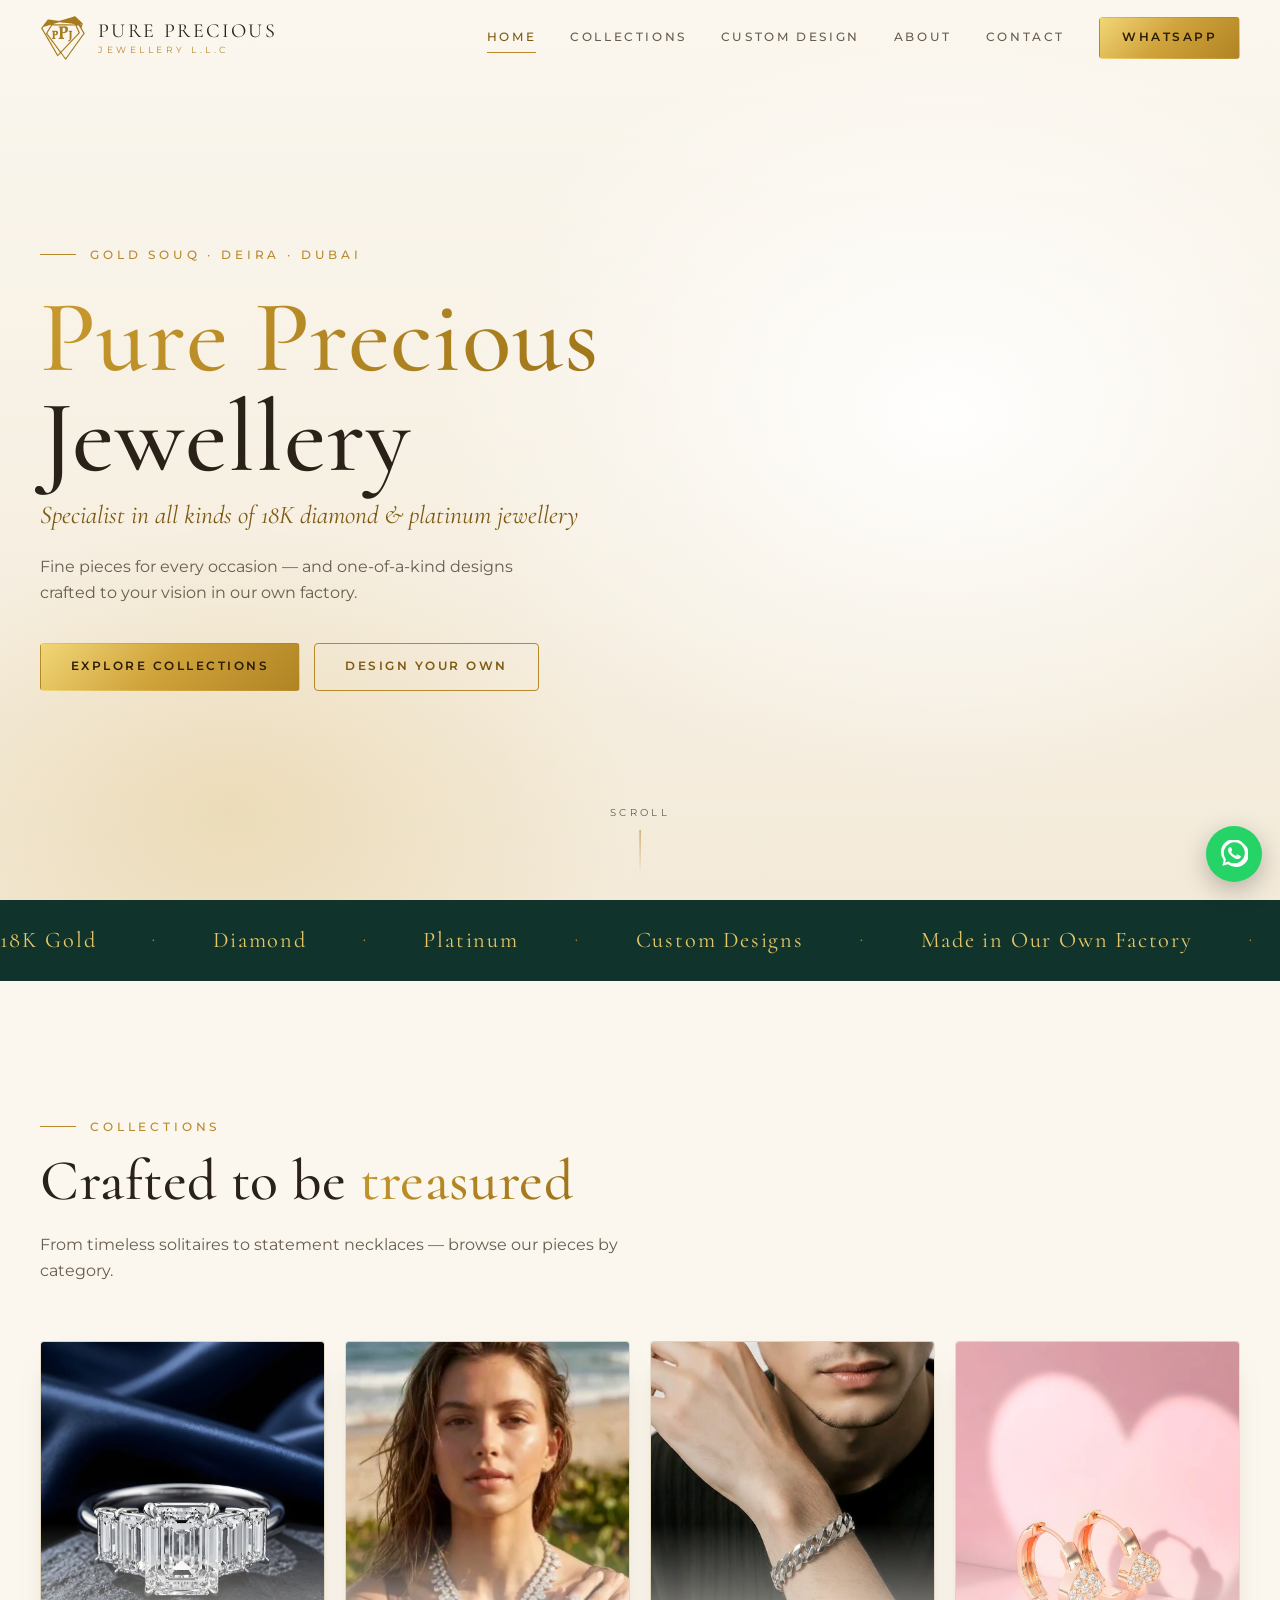
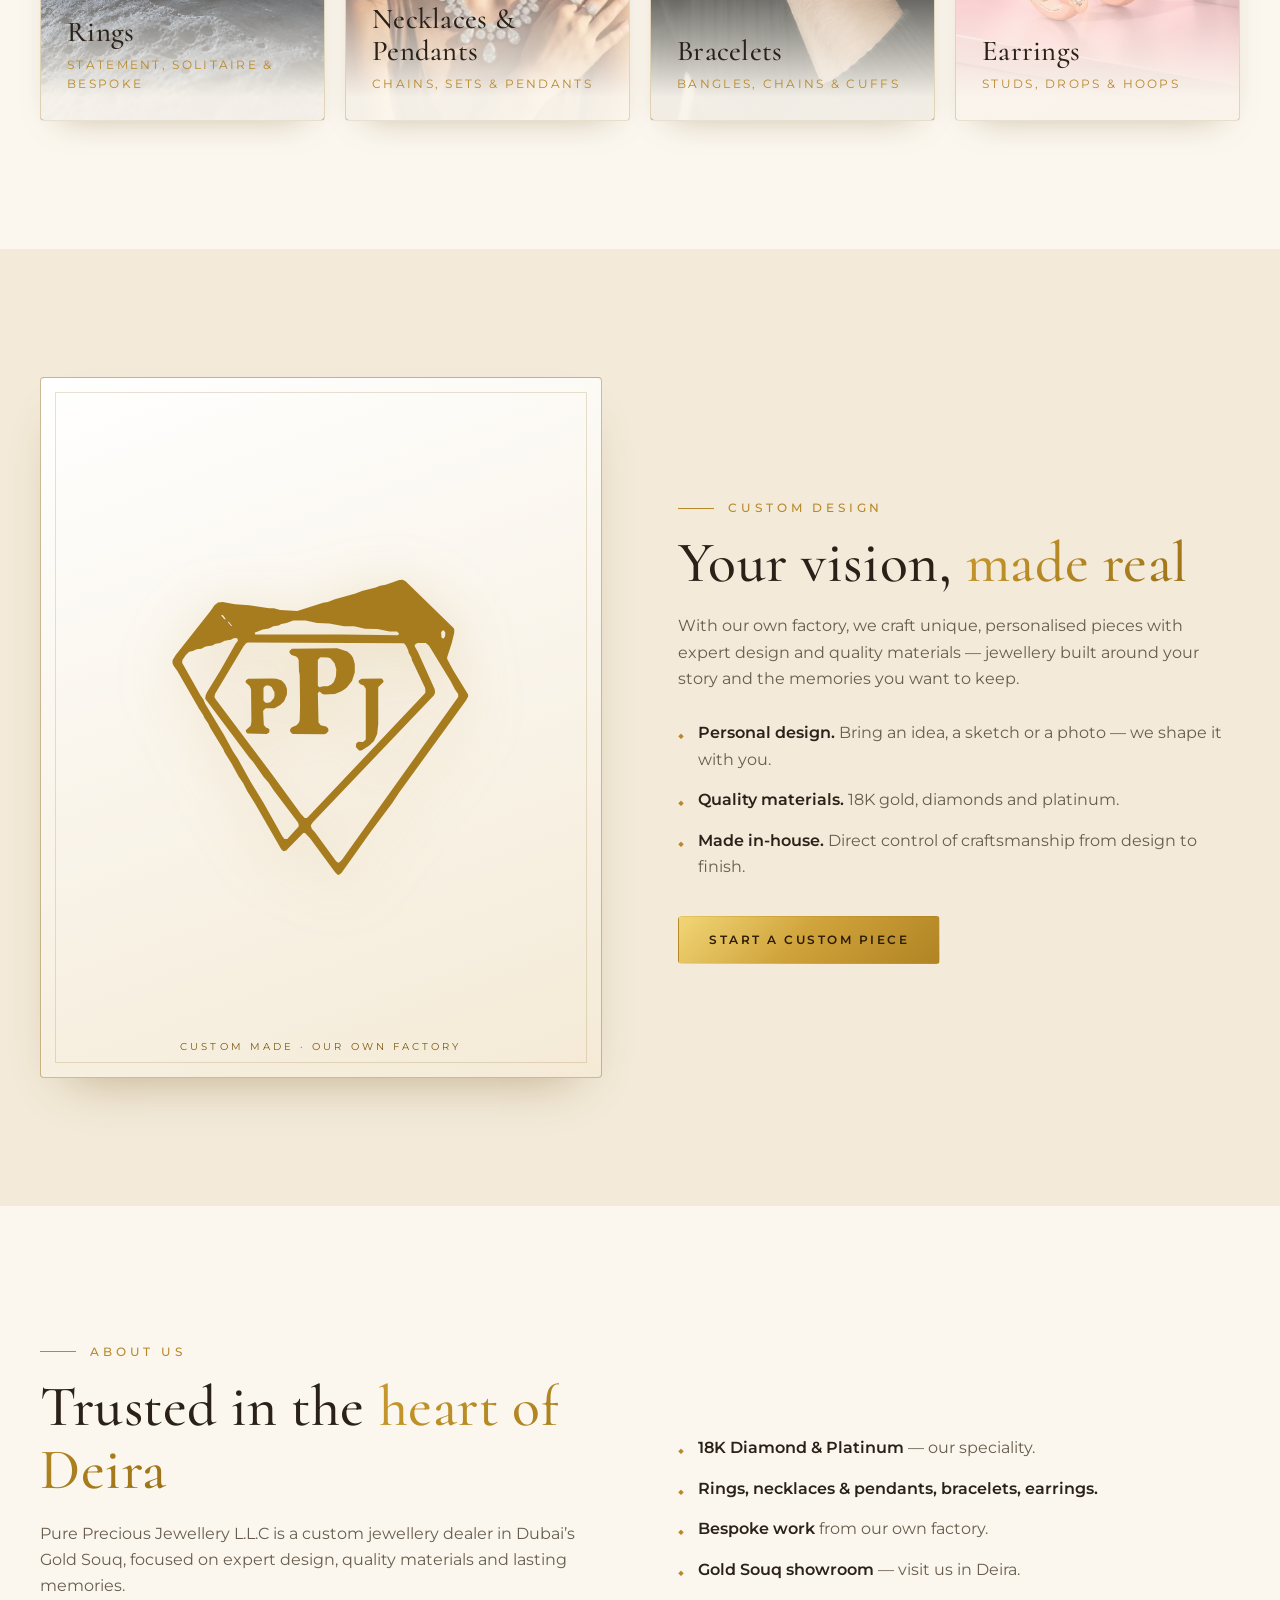
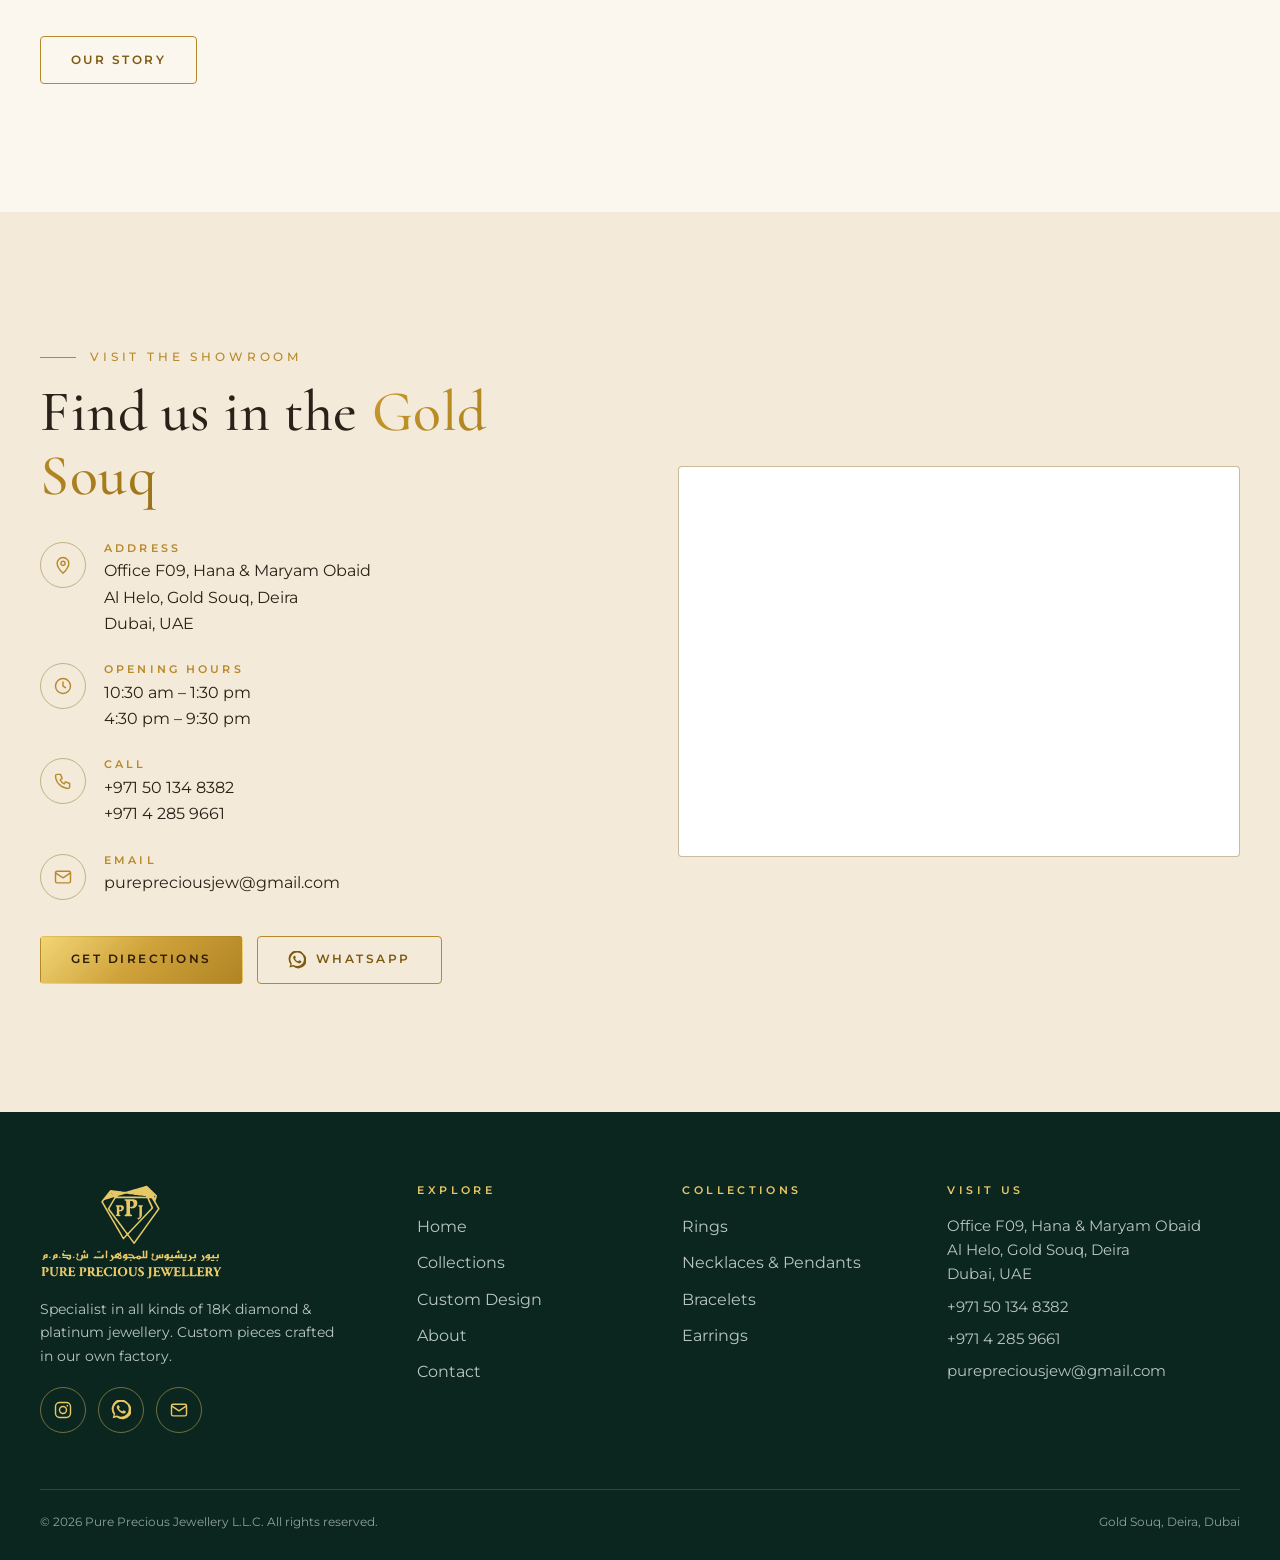
==== commit 721b0c56: "Categorise new product photos; add necklaces, bracelet, galleries and home video tile Co-Authored-By" ====
--- a/index.html
+++ b/index.html
@@ -73,11 +73,11 @@
         <div class="tile-body"><h3>Rings</h3><p>Statement, solitaire & bespoke</p></div>
       </a>
       <a class="tile reveal" style="--d:0.08s" href="collections.html#necklaces-pendants">
-        <div class="tile-art"><svg viewBox="0 0 64 64" fill="none" stroke="currentColor" stroke-width="1.6" stroke-linejoin="round" aria-hidden="true"><path d="M10 12c2 20 12 30 22 30s20-10 22-30"/><path d="M32 42v4"/><path d="M32 46l-7 7 7 8 7-8z"/><path d="M25 53h14" opacity=".6"/></svg></div>
+        <video class="tile-photo" src="assets/video/diamond-bib-necklace.mp4" poster="assets/video/diamond-bib-necklace-poster.jpg" autoplay muted loop playsinline preload="metadata" aria-label="Diamond Bib Necklace"></video>
         <div class="tile-body"><h3>Necklaces &amp; Pendants</h3><p>Chains, sets & pendants</p></div>
       </a>
       <a class="tile reveal" style="--d:0.16s" href="collections.html#bracelets">
-        <div class="tile-art"><svg viewBox="0 0 64 64" fill="none" stroke="currentColor" stroke-width="1.6" stroke-linejoin="round" aria-hidden="true"><ellipse cx="32" cy="34" rx="22" ry="18"/><ellipse cx="32" cy="34" rx="17" ry="13" opacity=".5"/><path d="M28 14l4-7 4 7-4 4z"/></svg></div>
+        <picture><source srcset="assets/img/products/bracelets/cuban-link-bracelet.webp" type="image/webp"><img class="tile-photo" src="assets/img/products/bracelets/cuban-link-bracelet.jpg" alt="Cuban Link Bracelet" width="1200" height="1200" loading="lazy" decoding="async" style="object-position:50% 65%"></picture>
         <div class="tile-body"><h3>Bracelets</h3><p>Bangles, chains & cuffs</p></div>
       </a>
       <a class="tile reveal" style="--d:0.24s" href="collections.html#earrings">
--- a/assets/css/styles.css
+++ b/assets/css/styles.css
@@ -384,3 +384,17 @@
 .lightbox-media picture img { width: 100%; height: 100%; object-fit: cover; }
 .product--soon { display: block; }
 .product--soon .product-name { color: var(--text-muted); }
+
+/* Gallery, photo count, video tile */
+.lightbox-gallery { display: flex; flex-direction: column; background: linear-gradient(160deg, #ffffff, #f4ead6); }
+.lb-thumbs { display: flex; gap: 8px; padding: 10px; }
+.lb-thumbs:empty { display: none; }
+.lb-thumbs button { width: 64px; height: 64px; padding: 0; border: 1px solid var(--line-strong); border-radius: var(--radius); overflow: hidden; cursor: pointer; background: none; opacity: 0.6; transition: opacity 0.3s, border-color 0.3s; }
+.lb-thumbs button[aria-current="true"], .lb-thumbs button:hover { opacity: 1; border-color: var(--gold); }
+.lb-thumbs img { width: 100%; height: 100%; object-fit: cover; }
+.product-count { position: absolute; right: 10px; bottom: 10px; z-index: 1; padding: 4px 10px; border-radius: 999px; background: rgba(255, 253, 248, 0.92); color: var(--gold-light); font-size: 0.62rem; letter-spacing: 0.16em; text-transform: uppercase; font-weight: 600; }
+.tile video.tile-photo { position: absolute; inset: 0; width: 100%; height: 100%; object-fit: cover; }
+@media (prefers-reduced-motion: reduce) { .tile video.tile-photo { display: none; } }
+.lightbox-media { aspect-ratio: 1; overflow: hidden; }
+.lightbox-media picture { position: absolute; inset: 0; }
+@media (max-width: 760px) { .lightbox-media { aspect-ratio: 4 / 3; } }
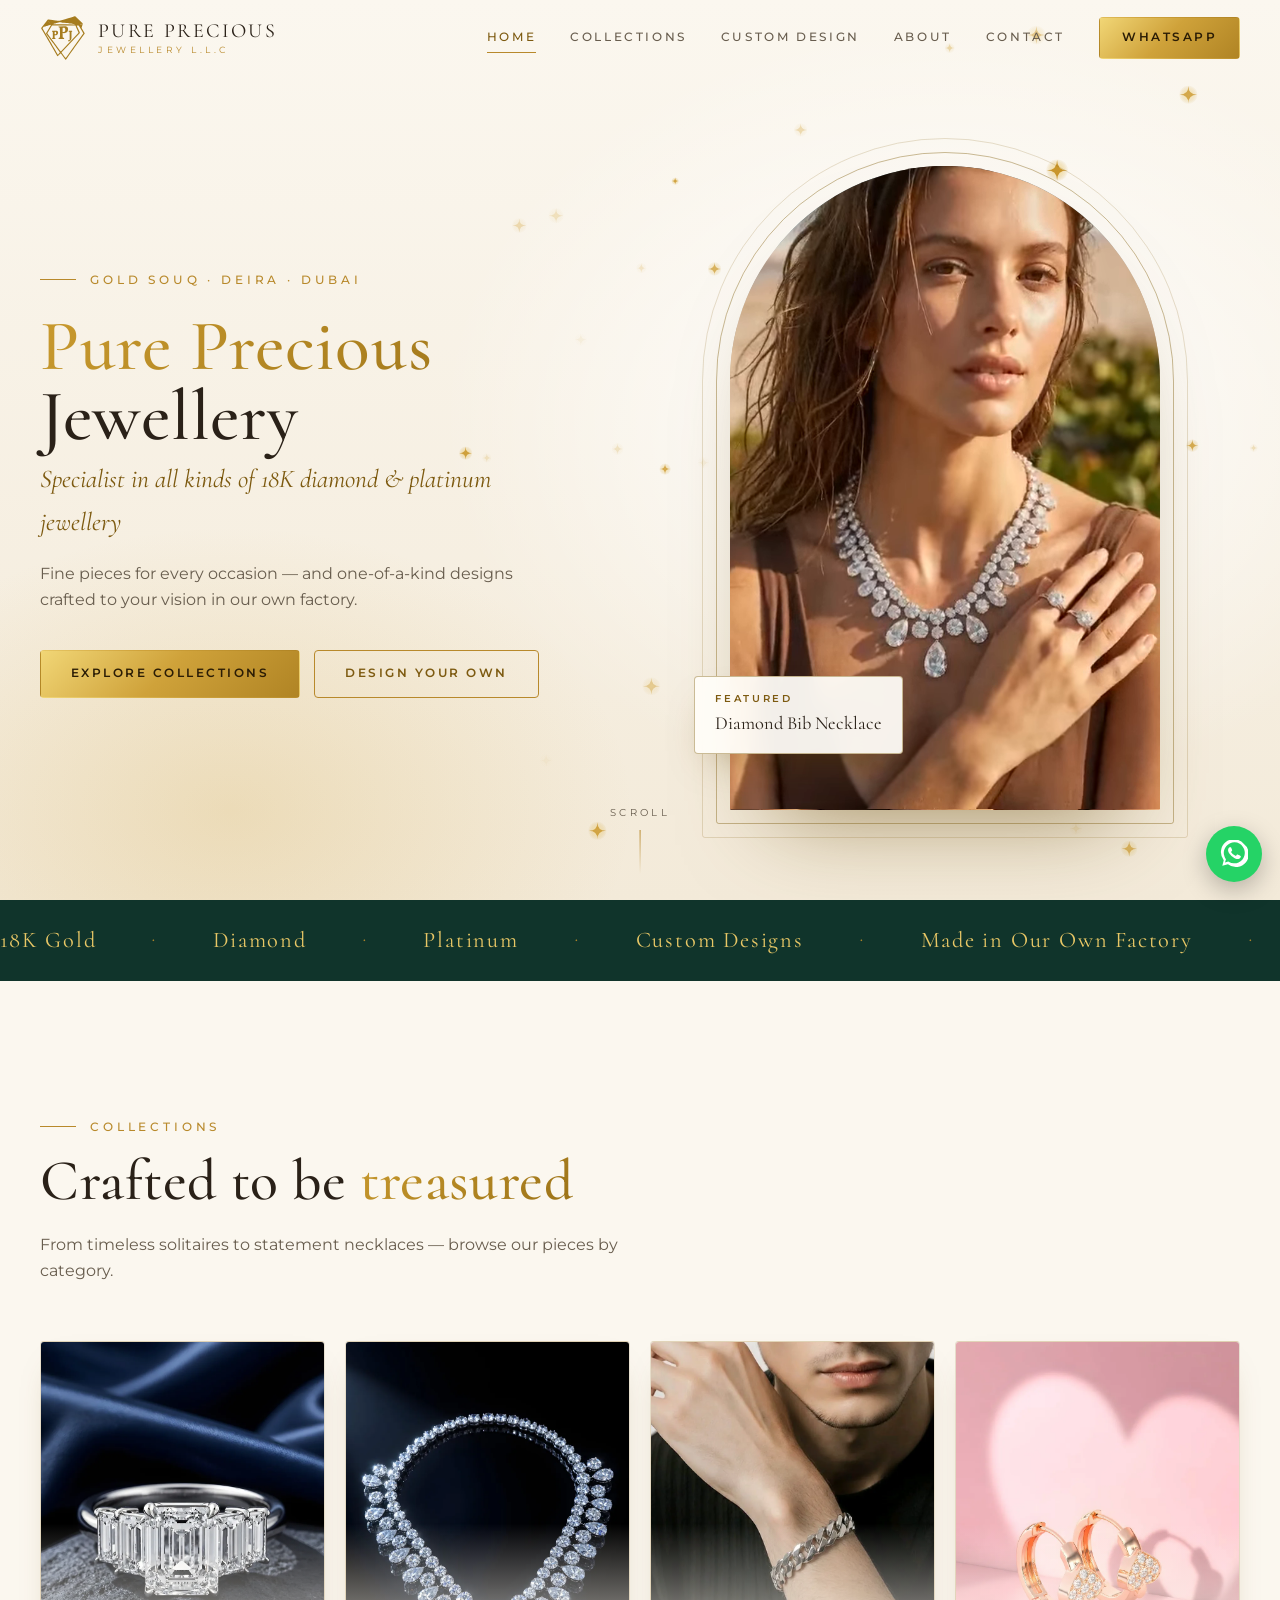
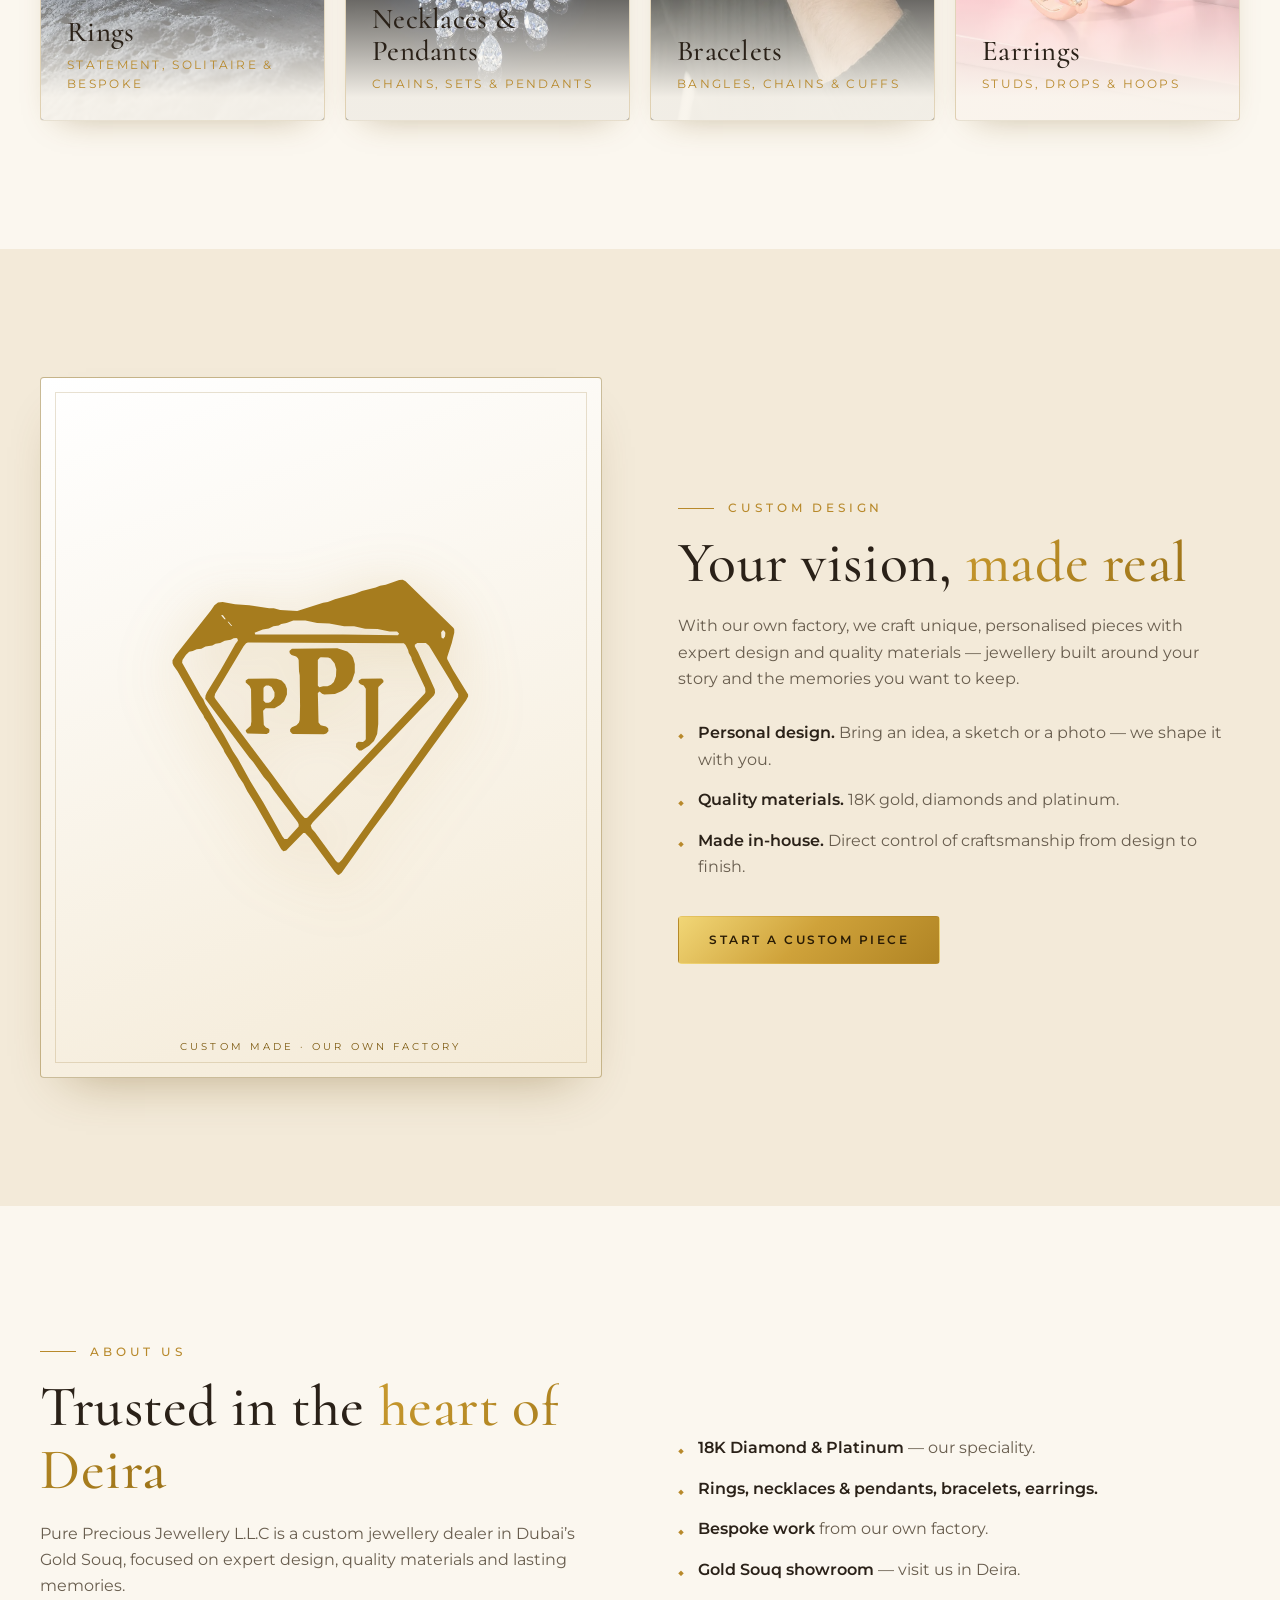
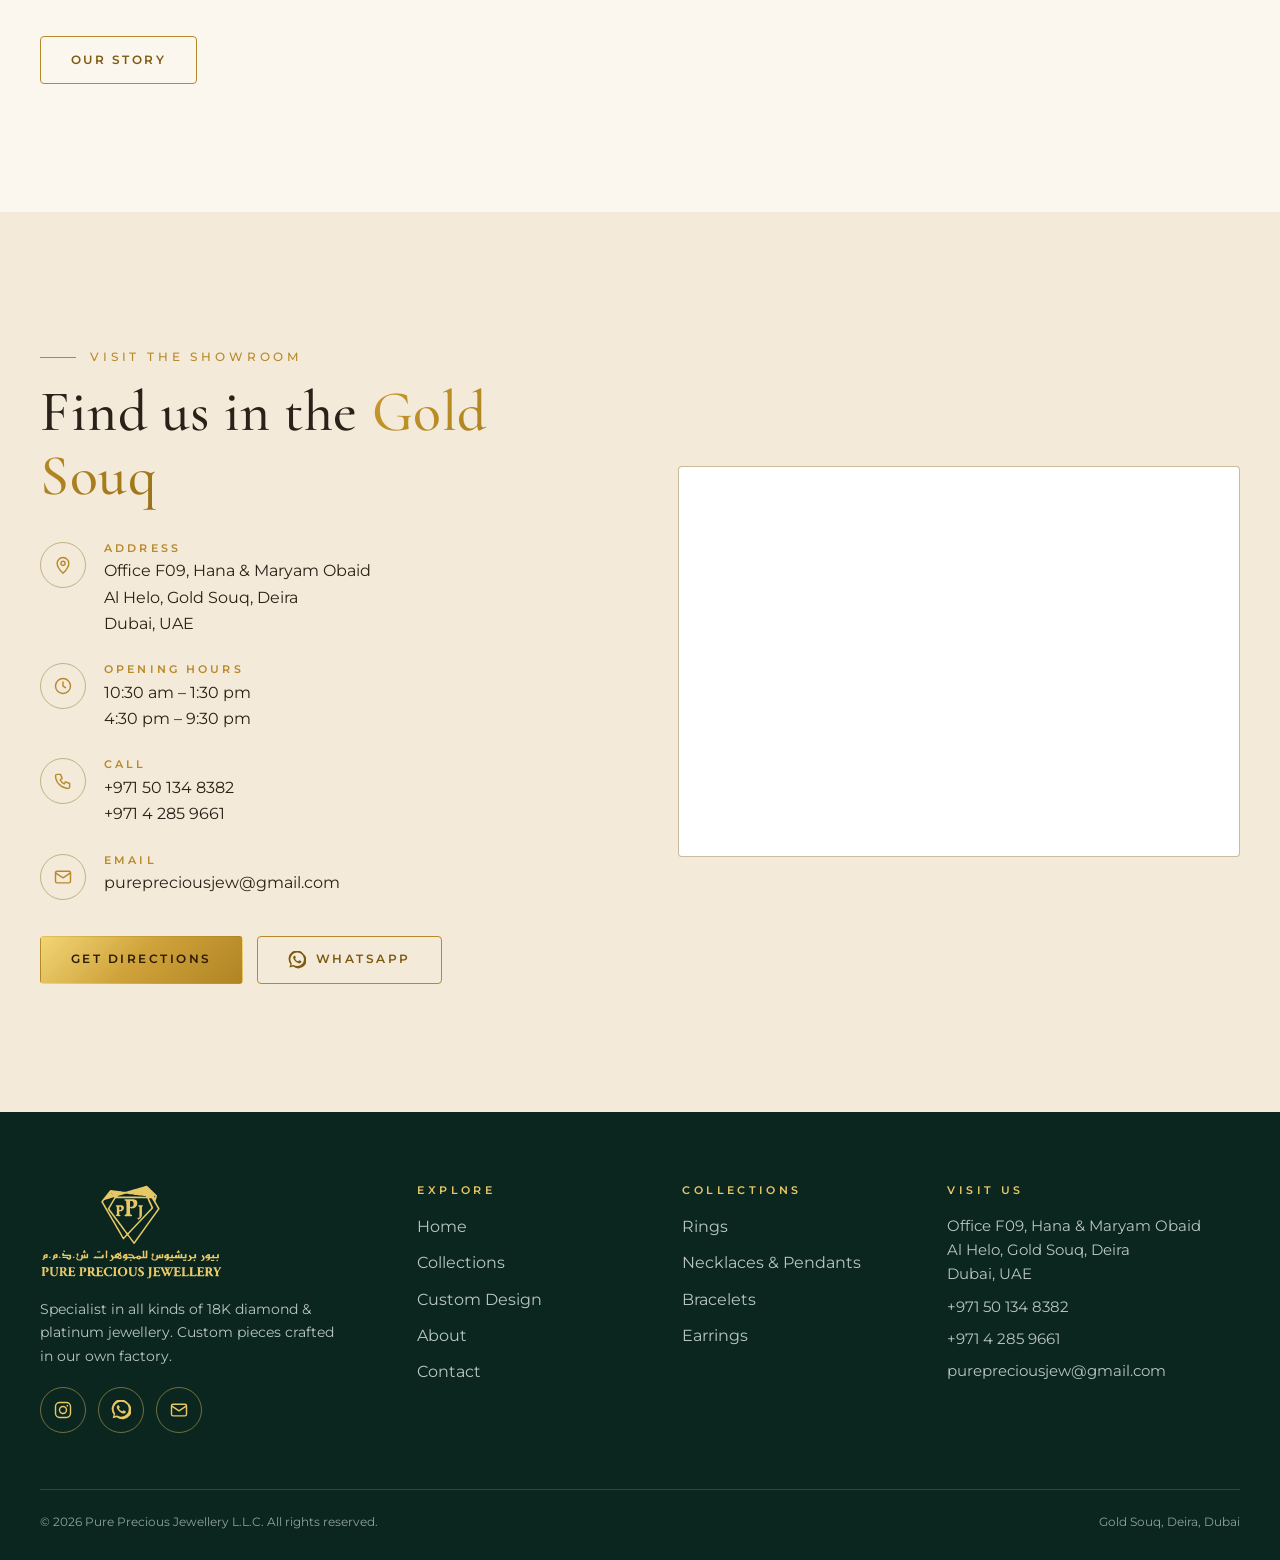
==== commit cdbdff70: "Home hero: necklace video in arch frame with sparkles; drop Three.js Co-Authored-By: Claude Opus 5.5" ====
--- a/index.html
+++ b/index.html
@@ -5,7 +5,7 @@
 <meta name="viewport" content="width=device-width, initial-scale=1">
 <title>Pure Precious Jewellery L.L.C — 18K Diamond & Platinum Jewellery, Gold Souq Dubai</title>
 <meta name="description" content="Pure Precious Jewellery L.L.C in the Gold Souq, Deira, Dubai. Specialists in 18K diamond and platinum jewellery with custom designs made in our own factory.">
-<meta name="theme-color" content="#fbf7ef">
+<meta name="theme-color" content="#fbf7ef"><meta name="robots" content="noindex, nofollow">
 <link rel="icon" type="image/svg+xml" href="assets/img/ppj-emblem-gold.svg">
 <meta property="og:title" content="Pure Precious Jewellery L.L.C — 18K Diamond & Platinum Jewellery, Gold Souq Dubai">
 <meta property="og:description" content="Pure Precious Jewellery L.L.C in the Gold Souq, Deira, Dubai. Specialists in 18K diamond and platinum jewellery with custom designs made in our own factory.">
@@ -41,9 +41,17 @@
 <main id="main">
 
 <section class="hero" aria-label="Welcome">
-  <canvas id="hero-canvas" aria-hidden="true"></canvas>
-  <img class="hero-fallback" src="assets/img/ppj-emblem-gold.svg" alt="" width="165" height="165">
-  <div class="container">
+  <canvas id="hero-sparkles" aria-hidden="true"></canvas>
+  <div class="container hero-grid">
+    <figure class="hero-media">
+      <div class="arch">
+        <video poster="assets/video/hero-necklace-poster.jpg" autoplay muted loop playsinline preload="auto" aria-label="Model wearing the Pure Precious diamond bib necklace">
+          <source src="assets/video/hero-necklace.webm" type="video/webm">
+          <source src="assets/video/hero-necklace.mp4" type="video/mp4">
+        </video>
+      </div>
+      <a class="hero-tag" href="collections.html#necklaces-pendants"><span>Featured</span>Diamond Bib Necklace</a>
+    </figure>
     <div class="hero-content">
       <span class="eyebrow">Gold Souq &middot; Deira &middot; Dubai</span>
       <h1><span class="gold-text">Pure Precious</span><span>Jewellery</span></h1>
@@ -73,7 +81,7 @@
         <div class="tile-body"><h3>Rings</h3><p>Statement, solitaire & bespoke</p></div>
       </a>
       <a class="tile reveal" style="--d:0.08s" href="collections.html#necklaces-pendants">
-        <video class="tile-photo" src="assets/video/diamond-bib-necklace.mp4" poster="assets/video/diamond-bib-necklace-poster.jpg" autoplay muted loop playsinline preload="metadata" aria-label="Diamond Bib Necklace"></video>
+        <picture><source srcset="assets/img/products/necklaces-pendants/diamond-bib-necklace.webp" type="image/webp"><img class="tile-photo" src="assets/img/products/necklaces-pendants/diamond-bib-necklace.jpg" alt="Diamond Bib Necklace" width="1200" height="1200" loading="lazy" decoding="async"></picture>
         <div class="tile-body"><h3>Necklaces &amp; Pendants</h3><p>Chains, sets & pendants</p></div>
       </a>
       <a class="tile reveal" style="--d:0.16s" href="collections.html#bracelets">
@@ -187,8 +195,7 @@
   </div>
 </footer>
 <a class="wa-float" href="https://wa.me/971501348382" target="_blank" rel="noopener" aria-label="Chat on WhatsApp"><svg viewBox="0 0 24 24" fill="currentColor" aria-hidden="true"><path d="M20.5 3.5A11 11 0 0 0 3.2 17.3L2 22l4.8-1.2A11 11 0 1 0 20.5 3.5zM12 20a9 9 0 0 1-4.6-1.3l-.3-.2-2.8.7.8-2.7-.2-.3A9 9 0 1 1 12 20zm5-6.7c-.3-.1-1.6-.8-1.8-.9s-.4-.1-.6.1-.7.9-.8 1-.3.2-.6.1a7.3 7.3 0 0 1-3.6-3.1c-.3-.5.3-.5.8-1.5.1-.2 0-.3 0-.5l-.8-1.9c-.2-.5-.4-.4-.6-.4h-.5a1 1 0 0 0-.7.3 3 3 0 0 0-.9 2.2 5.2 5.2 0 0 0 1.1 2.8 11.800 11.800 0 0 0 4.600 4.100c1.700.7 2.400.8 3.200.7a2.700 2.700 0 0 0 1.800-1.300 2.200 2.200 0 0 0 .2-1.300c-.1-.1-.3-.2-.6-.3z"/></svg></a>
-<script type="importmap">{"imports":{"three":"./assets/vendor/three.module.js","three/addons/":"./assets/vendor/jsm/"}}</script>
-<script type="module" src="assets/js/hero3d.js"></script>
+<script src="assets/js/sparkles.js" defer></script>
 <script type="module" src="assets/js/main.js"></script>
 </body>
 </html>
--- a/assets/css/styles.css
+++ b/assets/css/styles.css
@@ -394,7 +394,47 @@
 .lb-thumbs img { width: 100%; height: 100%; object-fit: cover; }
 .product-count { position: absolute; right: 10px; bottom: 10px; z-index: 1; padding: 4px 10px; border-radius: 999px; background: rgba(255, 253, 248, 0.92); color: var(--gold-light); font-size: 0.62rem; letter-spacing: 0.16em; text-transform: uppercase; font-weight: 600; }
 .tile video.tile-photo { position: absolute; inset: 0; width: 100%; height: 100%; object-fit: cover; }
-@media (prefers-reduced-motion: reduce) { .tile video.tile-photo { display: none; } }
+
 .lightbox-media { aspect-ratio: 1; overflow: hidden; }
 .lightbox-media picture { position: absolute; inset: 0; }
 @media (max-width: 760px) { .lightbox-media { aspect-ratio: 4 / 3; } }
+
+/* ---------- Video hero (arch) ---------- */
+#hero-sparkles { position: absolute; inset: 0; width: 100%; height: 100%; z-index: -1; pointer-events: none; }
+.hero-grid { display: grid; grid-template-columns: 0.95fr 1.05fr; gap: clamp(32px, 6vw, 96px); align-items: center; padding-top: var(--header-h); }
+.hero-grid .hero-content { order: -1; padding: 40px 0 56px; max-width: 600px; pointer-events: auto; }
+.hero-media {
+  position: relative; margin: 0; justify-self: center;
+  width: min(430px, 100%, calc((100svh - var(--header-h) - 110px) * 0.668));
+  aspect-ratio: 568 / 850;
+}
+.hero-media::before, .hero-media::after { content: ""; position: absolute; pointer-events: none; border-radius: 999px 999px 12px 12px; }
+.hero-media::before { inset: -14px; border: 1px solid var(--line-strong); }
+.hero-media::after { inset: -28px; border: 1px solid var(--line); }
+.hero-media .arch {
+  position: absolute; inset: 0; overflow: hidden; border-radius: 999px 999px 6px 6px;
+  background: #e9dcc3 url("../video/hero-necklace-poster.jpg") center / cover;
+  box-shadow: 0 50px 90px -45px rgba(107, 76, 12, 0.6);
+}
+.hero-media video { width: 100%; height: 100%; object-fit: cover; display: block; }
+.hero-tag {
+  position: absolute; left: -36px; bottom: 56px; z-index: 2;
+  display: flex; flex-direction: column; gap: 2px; padding: 14px 20px;
+  background: rgba(255, 253, 248, 0.94); backdrop-filter: blur(8px); -webkit-backdrop-filter: blur(8px);
+  border: 1px solid var(--line-strong); border-radius: var(--radius);
+  font-family: var(--font-display); font-size: 1.15rem; color: var(--text);
+  box-shadow: 0 18px 40px -20px rgba(107, 76, 12, 0.5); transition: transform 0.4s var(--ease);
+}
+.hero-tag span { font-family: var(--font-body); font-size: 0.6rem; letter-spacing: 0.28em; text-transform: uppercase; color: var(--gold-light); font-weight: 600; }
+.hero-tag:hover { transform: translateY(-3px); }
+
+@media (max-width: 860px) {
+  .hero { min-height: auto; align-items: flex-start; }
+  .hero-grid { grid-template-columns: 1fr; gap: 8px; padding-top: calc(var(--header-h) + 34px); }
+  .hero-grid .hero-content { order: 0; padding: 36px 0 56px; }
+  .hero-media { width: min(330px, 74vw); }
+  .hero-tag { left: -12px; bottom: 28px; padding: 10px 14px; font-size: 1rem; }
+  .scroll-cue { display: none; }
+}
+.hero-grid h1 { font-size: clamp(2.9rem, 5.6vw, 5.4rem); }
+.hero-grid h1 span { white-space: nowrap; }
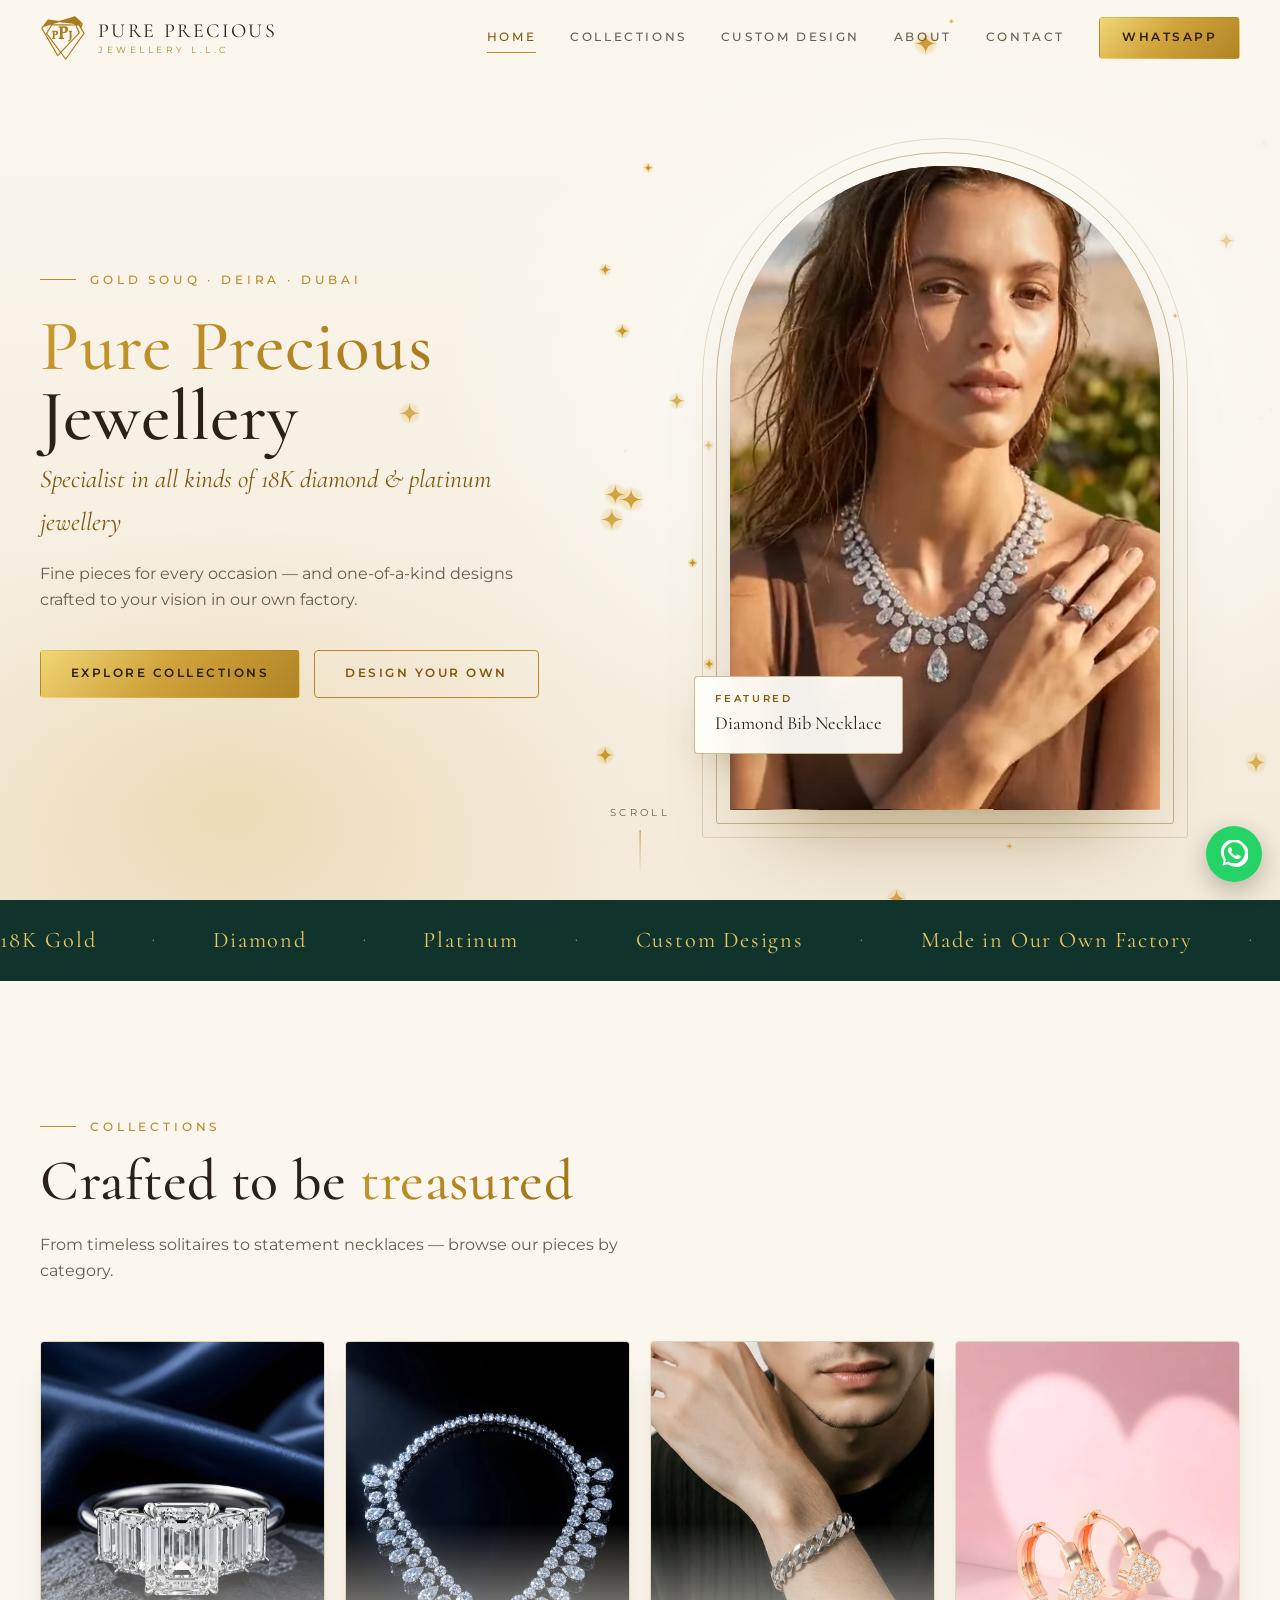
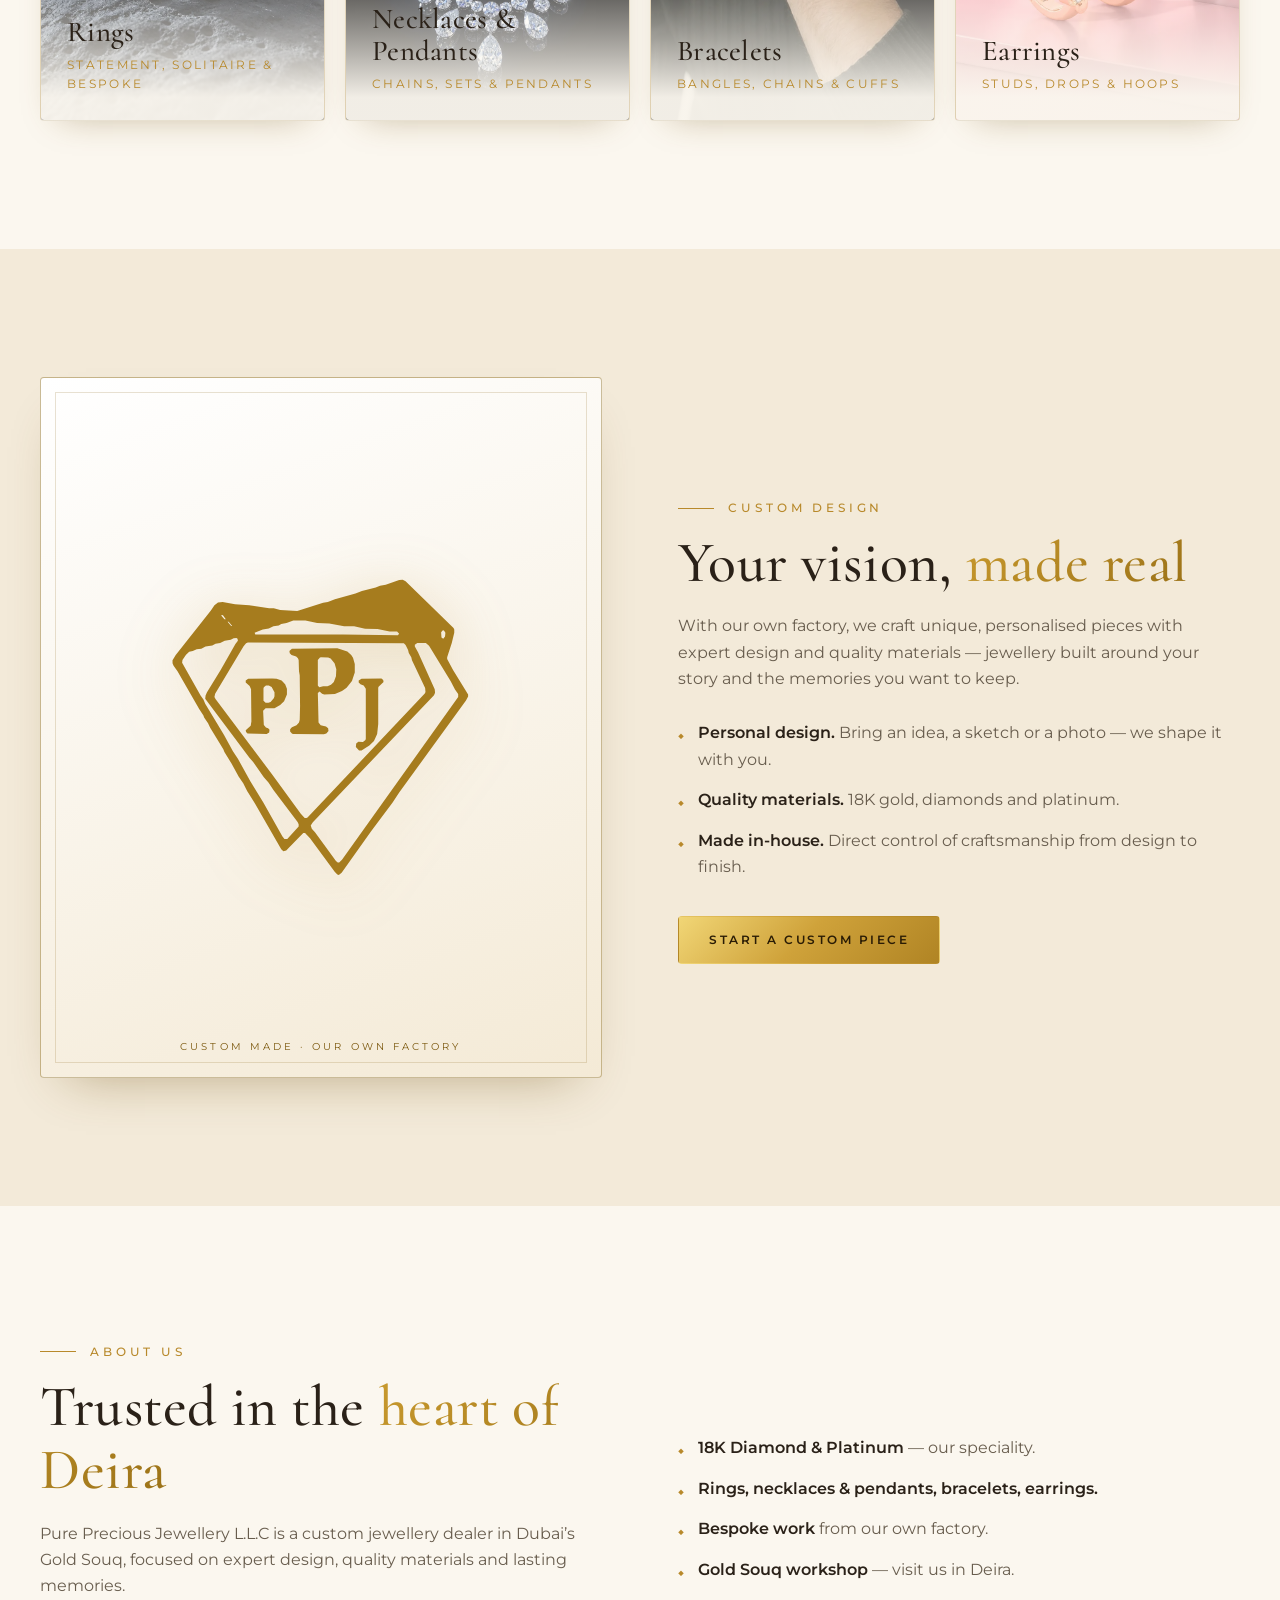
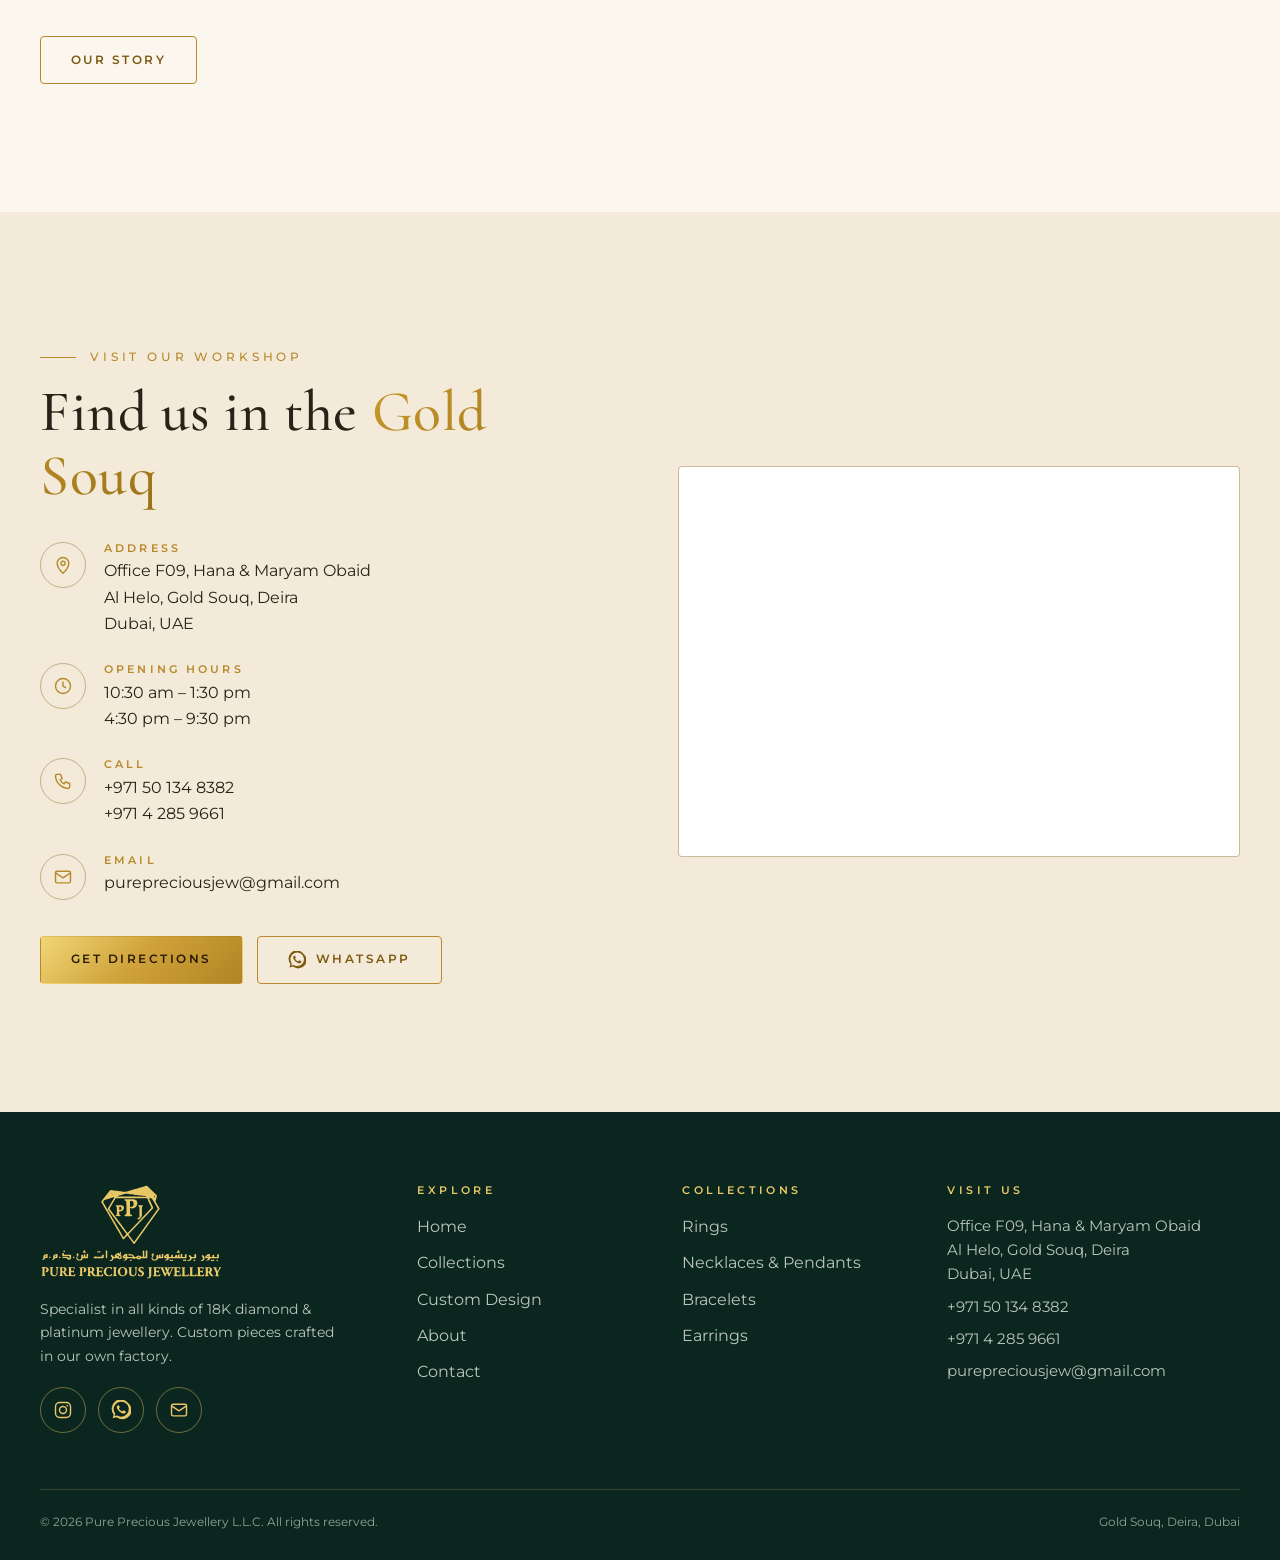
==== commit a71471dd: "Say workshop instead of showroom Co-Authored-By: Claude Opus 5.5 <noreply@anthropic.com> Claude-Sess" ====
--- a/index.html
+++ b/index.html
@@ -128,7 +128,7 @@
       <li><span><strong>18K Diamond &amp; Platinum</strong> &mdash; our speciality.</span></li>
       <li><span><strong>Rings, necklaces &amp; pendants, bracelets, earrings.</strong></span></li>
       <li><span><strong>Bespoke work</strong> from our own factory.</span></li>
-      <li><span><strong>Gold Souq showroom</strong> &mdash; visit us in Deira.</span></li>
+      <li><span><strong>Gold Souq workshop</strong> &mdash; visit us in Deira.</span></li>
     </ul>
   </div>
 </section>
@@ -136,7 +136,7 @@
 <section class="section section--alt" id="visit">
   <div class="container split">
     <div class="reveal">
-      <span class="eyebrow">Visit the showroom</span>
+      <span class="eyebrow">Visit our workshop</span>
       <h2 class="section-title">Find us in the <span class="gold-text">Gold Souq</span></h2>
       <div class="info-list">
         <div class="info-item"><span class="ico"><svg viewBox="0 0 24 24" fill="none" stroke="currentColor" stroke-width="1.7" stroke-linejoin="round" aria-hidden="true"><path d="M12 22s7-6.500 7-12a7 7 0 0 0-14 0c0 5.500 7 12 7 12z"/><circle cx="12" cy="10" r="2.500"/></svg></span><div><h4>Address</h4><p>Office F09, Hana &amp; Maryam Obaid<br>Al Helo, Gold Souq, Deira<br>Dubai, UAE</p></div></div>
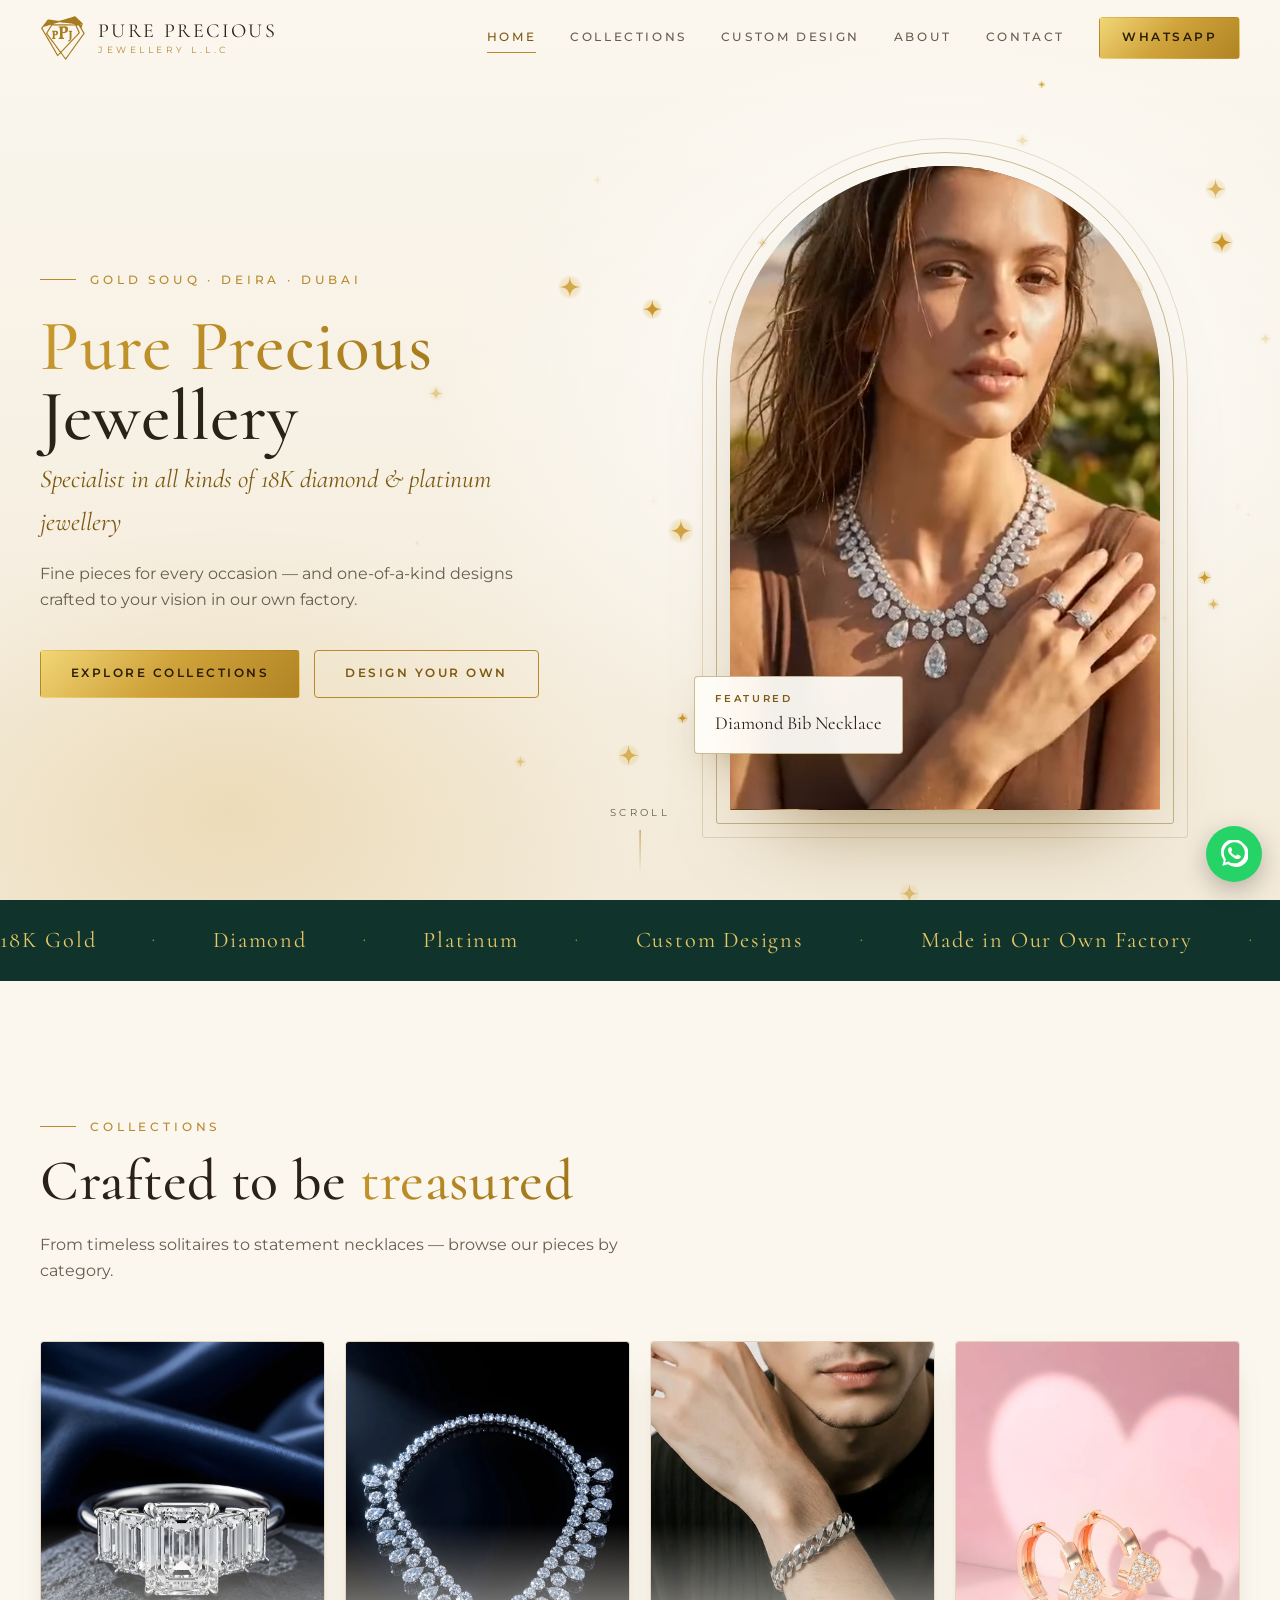
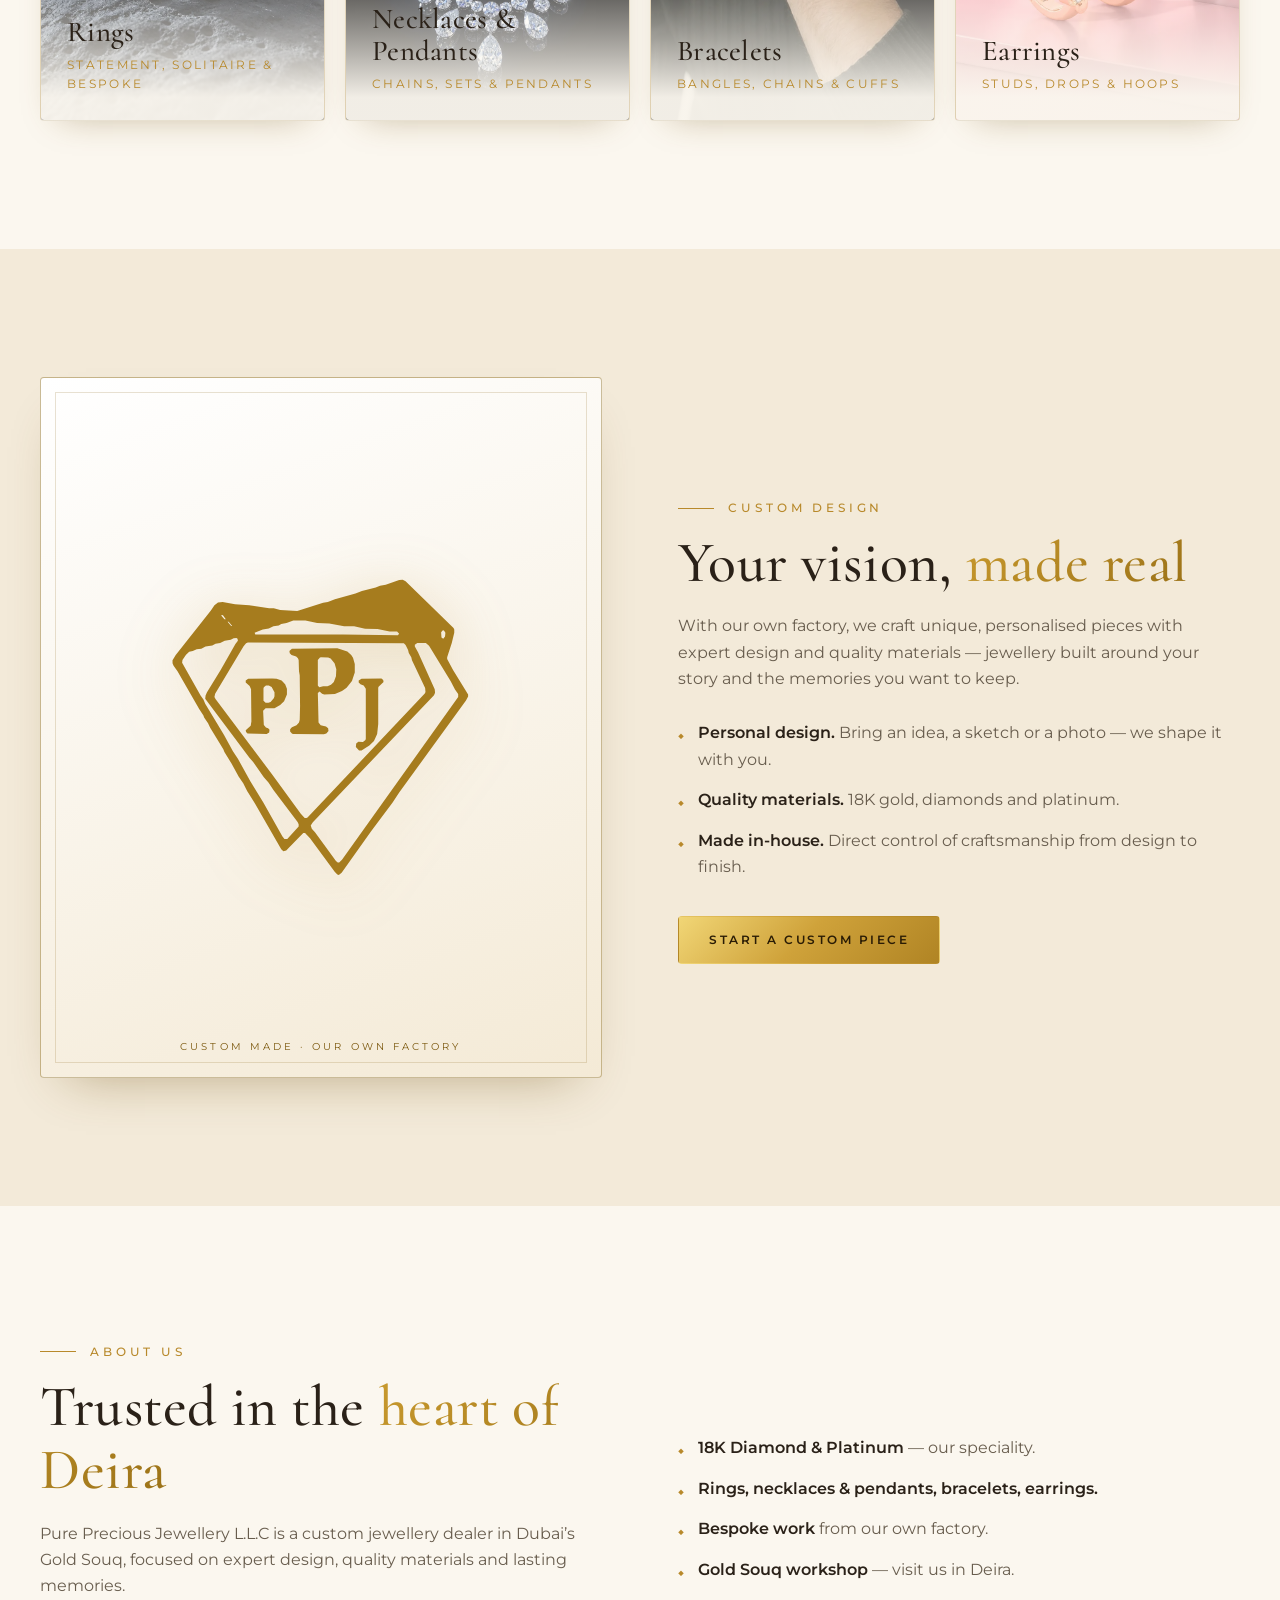
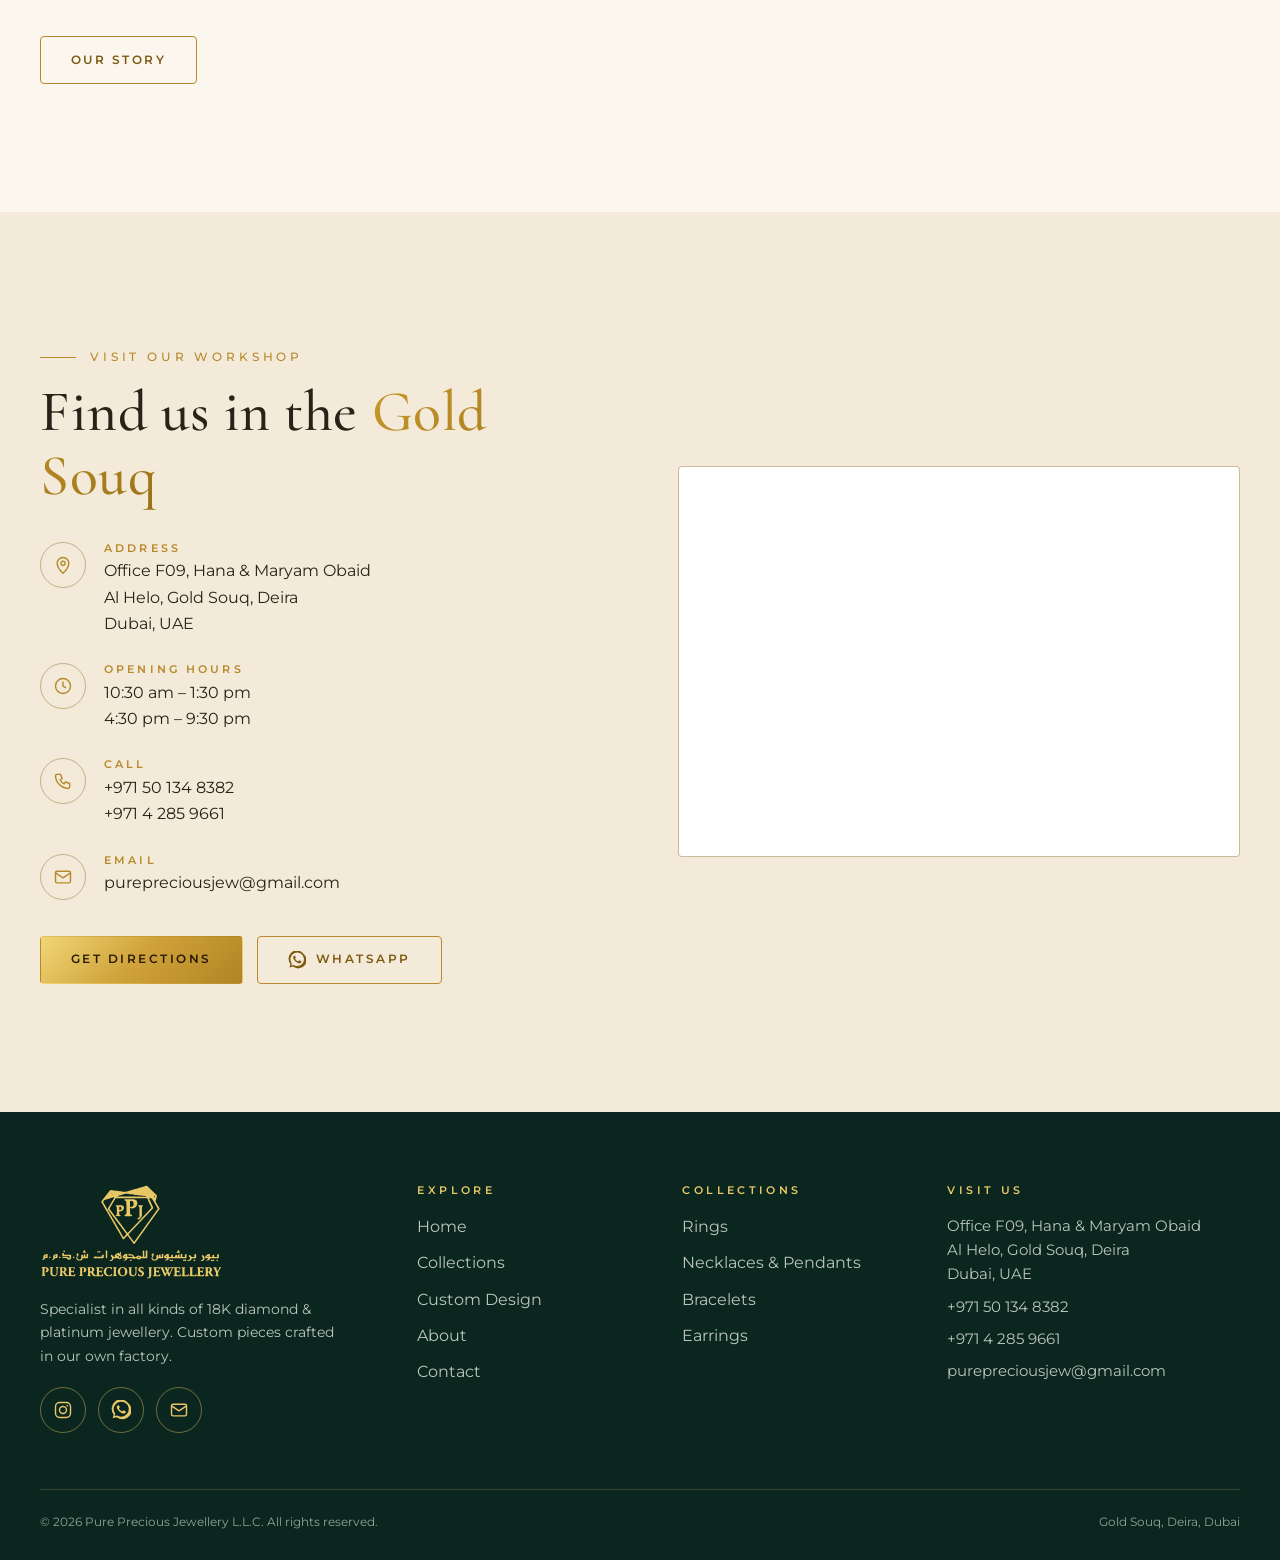
==== commit 84b730b8: "WhatsApp chat popup with topic shortcuts; greeting message on all WhatsApp links Co-Authored-By: Cla" ====
--- a/index.html
+++ b/index.html
@@ -34,7 +34,7 @@
       <a href="custom-design.html">Custom Design</a>
       <a href="about.html">About</a>
       <a href="contact.html">Contact</a>
-      <a class="btn btn--gold" href="https://wa.me/971501348382" target="_blank" rel="noopener">WhatsApp</a>
+      <a class="btn btn--gold" href="https://wa.me/971501348382?text=Hello%20Pure%20Precious%20Jewellery%2C%20I%20found%20you%20on%20your%20website%20and%20I%27m%20interested%20in%20your%20jewellery." target="_blank" rel="noopener">WhatsApp</a>
     </nav>
   </div>
 </header>
@@ -144,7 +144,7 @@
         <div class="info-item"><span class="ico"><svg viewBox="0 0 24 24" fill="none" stroke="currentColor" stroke-width="1.7" stroke-linejoin="round" aria-hidden="true"><path d="M5 4h4l2 5-2.500 1.500a11 11 0 0 0 5 5L15 13l5 2v4a2 2 0 0 1-2 2A16 16 0 0 1 3 6a2 2 0 0 1 2-2z"/></svg></span><div><h4>Call</h4><p><a href="tel:+971501348382">+971 50 134 8382</a><br><a href="tel:+97142859661">+971 4 285 9661</a></p></div></div>
         <div class="info-item"><span class="ico"><svg viewBox="0 0 24 24" fill="none" stroke="currentColor" stroke-width="1.7" stroke-linejoin="round" aria-hidden="true"><rect x="3" y="5" width="18" height="14" rx="2"/><path d="M3 7l9 6 9-6"/></svg></span><div><h4>Email</h4><p><a href="mailto:purepreciousjew@gmail.com">purepreciousjew@gmail.com</a></p></div></div>
       </div>
-      <div class="hero-actions"><a class="btn btn--gold" href="https://www.google.com/maps/search/?api=1&query=Pure+Precious+Jewellery+Gold+Souq+Deira+Dubai" target="_blank" rel="noopener">Get directions</a><a class="btn btn--ghost" href="https://wa.me/971501348382" target="_blank" rel="noopener"><svg viewBox="0 0 24 24" fill="currentColor" aria-hidden="true"><path d="M20.5 3.5A11 11 0 0 0 3.2 17.3L2 22l4.8-1.2A11 11 0 1 0 20.5 3.5zM12 20a9 9 0 0 1-4.6-1.3l-.3-.2-2.8.7.8-2.7-.2-.3A9 9 0 1 1 12 20zm5-6.7c-.3-.1-1.6-.8-1.8-.9s-.4-.1-.6.1-.7.9-.8 1-.3.2-.6.1a7.3 7.3 0 0 1-3.6-3.1c-.3-.5.3-.5.8-1.5.1-.2 0-.3 0-.5l-.8-1.9c-.2-.5-.4-.4-.6-.4h-.5a1 1 0 0 0-.7.3 3 3 0 0 0-.9 2.2 5.2 5.2 0 0 0 1.1 2.8 11.800 11.800 0 0 0 4.600 4.100c1.700.7 2.400.8 3.200.7a2.700 2.700 0 0 0 1.800-1.300 2.200 2.200 0 0 0 .2-1.300c-.1-.1-.3-.2-.6-.3z"/></svg> WhatsApp</a></div>
+      <div class="hero-actions"><a class="btn btn--gold" href="https://www.google.com/maps/search/?api=1&query=Pure+Precious+Jewellery+Gold+Souq+Deira+Dubai" target="_blank" rel="noopener">Get directions</a><a class="btn btn--ghost" href="https://wa.me/971501348382?text=Hello%20Pure%20Precious%20Jewellery%2C%20I%20found%20you%20on%20your%20website%20and%20I%27m%20interested%20in%20your%20jewellery." target="_blank" rel="noopener"><svg viewBox="0 0 24 24" fill="currentColor" aria-hidden="true"><path d="M20.5 3.5A11 11 0 0 0 3.2 17.3L2 22l4.8-1.2A11 11 0 1 0 20.5 3.5zM12 20a9 9 0 0 1-4.6-1.3l-.3-.2-2.8.7.8-2.7-.2-.3A9 9 0 1 1 12 20zm5-6.7c-.3-.1-1.6-.8-1.8-.9s-.4-.1-.6.1-.7.9-.8 1-.3.2-.6.1a7.3 7.3 0 0 1-3.6-3.1c-.3-.5.3-.5.8-1.5.1-.2 0-.3 0-.5l-.8-1.9c-.2-.5-.4-.4-.6-.4h-.5a1 1 0 0 0-.7.3 3 3 0 0 0-.9 2.2 5.2 5.2 0 0 0 1.1 2.8 11.800 11.800 0 0 0 4.600 4.100c1.700.7 2.400.8 3.200.7a2.700 2.700 0 0 0 1.800-1.300 2.200 2.200 0 0 0 .2-1.300c-.1-.1-.3-.2-.6-.3z"/></svg> WhatsApp</a></div>
     </div>
     <div class="map-box reveal" style="--d:.15s"><iframe title="Pure Precious Jewellery on Google Maps" loading="lazy" referrerpolicy="no-referrer-when-downgrade" src="https://www.google.com/maps?q=77CX%2B337%20Al%20Ras%20Dubai&output=embed"></iframe></div>
   </div>
@@ -158,7 +158,7 @@
         <p>Specialist in all kinds of 18K diamond &amp; platinum jewellery. Custom pieces crafted in our own factory.</p>
         <div class="socials">
           <a href="https://www.instagram.com/pure_precious_jewellery" target="_blank" rel="noopener" aria-label="Instagram"><svg viewBox="0 0 24 24" fill="none" stroke="currentColor" stroke-width="1.7" aria-hidden="true"><rect x="3" y="3" width="18" height="18" rx="5"/><circle cx="12" cy="12" r="4.2"/><circle cx="17.2" cy="6.8" r="1" fill="currentColor" stroke="none"/></svg></a>
-          <a href="https://wa.me/971501348382" target="_blank" rel="noopener" aria-label="WhatsApp"><svg viewBox="0 0 24 24" fill="currentColor" aria-hidden="true"><path d="M20.5 3.5A11 11 0 0 0 3.2 17.3L2 22l4.8-1.2A11 11 0 1 0 20.5 3.5zM12 20a9 9 0 0 1-4.6-1.3l-.3-.2-2.8.7.8-2.7-.2-.3A9 9 0 1 1 12 20zm5-6.7c-.3-.1-1.6-.8-1.8-.9s-.4-.1-.6.1-.7.9-.8 1-.3.2-.6.1a7.3 7.3 0 0 1-3.6-3.1c-.3-.5.3-.5.8-1.5.1-.2 0-.3 0-.5l-.8-1.9c-.2-.5-.4-.4-.6-.4h-.5a1 1 0 0 0-.7.3 3 3 0 0 0-.9 2.2 5.2 5.2 0 0 0 1.1 2.8 11.800 11.800 0 0 0 4.600 4.100c1.700.7 2.400.8 3.200.7a2.700 2.700 0 0 0 1.800-1.300 2.200 2.200 0 0 0 .2-1.300c-.1-.1-.3-.2-.6-.3z"/></svg></a>
+          <a href="https://wa.me/971501348382?text=Hello%20Pure%20Precious%20Jewellery%2C%20I%20found%20you%20on%20your%20website%20and%20I%27m%20interested%20in%20your%20jewellery." target="_blank" rel="noopener" aria-label="WhatsApp"><svg viewBox="0 0 24 24" fill="currentColor" aria-hidden="true"><path d="M20.5 3.5A11 11 0 0 0 3.2 17.3L2 22l4.8-1.2A11 11 0 1 0 20.5 3.5zM12 20a9 9 0 0 1-4.6-1.3l-.3-.2-2.8.7.8-2.7-.2-.3A9 9 0 1 1 12 20zm5-6.7c-.3-.1-1.6-.8-1.8-.9s-.4-.1-.6.1-.7.9-.8 1-.3.2-.6.1a7.3 7.3 0 0 1-3.6-3.1c-.3-.5.3-.5.8-1.5.1-.2 0-.3 0-.5l-.8-1.9c-.2-.5-.4-.4-.6-.4h-.5a1 1 0 0 0-.7.3 3 3 0 0 0-.9 2.2 5.2 5.2 0 0 0 1.1 2.8 11.800 11.800 0 0 0 4.600 4.100c1.700.7 2.400.8 3.200.7a2.700 2.700 0 0 0 1.800-1.300 2.200 2.200 0 0 0 .2-1.300c-.1-.1-.3-.2-.6-.3z"/></svg></a>
           <a href="mailto:purepreciousjew@gmail.com" aria-label="Email"><svg viewBox="0 0 24 24" fill="none" stroke="currentColor" stroke-width="1.7" stroke-linejoin="round" aria-hidden="true"><rect x="3" y="5" width="18" height="14" rx="2"/><path d="M3 7l9 6 9-6"/></svg></a>
         </div>
       </div>
@@ -194,7 +194,28 @@
     <div class="footer-bottom"><span>&copy; <span data-year>2026</span> Pure Precious Jewellery L.L.C. All rights reserved.</span><span>Gold Souq, Deira, Dubai</span></div>
   </div>
 </footer>
-<a class="wa-float" href="https://wa.me/971501348382" target="_blank" rel="noopener" aria-label="Chat on WhatsApp"><svg viewBox="0 0 24 24" fill="currentColor" aria-hidden="true"><path d="M20.5 3.5A11 11 0 0 0 3.2 17.3L2 22l4.8-1.2A11 11 0 1 0 20.5 3.5zM12 20a9 9 0 0 1-4.6-1.3l-.3-.2-2.8.7.8-2.7-.2-.3A9 9 0 1 1 12 20zm5-6.7c-.3-.1-1.6-.8-1.8-.9s-.4-.1-.6.1-.7.9-.8 1-.3.2-.6.1a7.3 7.3 0 0 1-3.6-3.1c-.3-.5.3-.5.8-1.5.1-.2 0-.3 0-.5l-.8-1.9c-.2-.5-.4-.4-.6-.4h-.5a1 1 0 0 0-.7.3 3 3 0 0 0-.9 2.2 5.2 5.2 0 0 0 1.1 2.8 11.800 11.800 0 0 0 4.600 4.100c1.700.7 2.400.8 3.200.7a2.700 2.700 0 0 0 1.800-1.300 2.200 2.200 0 0 0 .2-1.300c-.1-.1-.3-.2-.6-.3z"/></svg></a>
+<div class="wa-widget">
+  <div class="wa-panel" id="wa-panel" role="dialog" aria-modal="false" aria-labelledby="wa-title" hidden>
+    <div class="wa-head">
+      <img src="assets/img/ppj-emblem-light.svg" alt="" width="40" height="40">
+      <div><p class="wa-name" id="wa-title">Pure Precious Jewellery</p><p class="wa-status">We reply during working hours<br><span>10:30 am – 1:30 pm</span> &middot; <span>4:30 pm – 9:30 pm</span></p></div>
+      <button class="wa-close" type="button" aria-label="Close chat">&times;</button>
+    </div>
+    <div class="wa-body">
+      <p class="wa-bubble">Hello! How can we help you today? Choose a topic or start a chat.</p>
+      <div class="wa-topics">
+        <a href="https://wa.me/971501348382?text=Hello%20Pure%20Precious%20Jewellery%2C%20I%27d%20like%20to%20see%20your%20ring%20designs." target="_blank" rel="noopener">Rings</a>
+        <a href="https://wa.me/971501348382?text=Hello%20Pure%20Precious%20Jewellery%2C%20I%27d%20like%20to%20see%20your%20necklaces%20and%20pendants." target="_blank" rel="noopener">Necklaces &amp; Pendants</a>
+        <a href="https://wa.me/971501348382?text=Hello%20Pure%20Precious%20Jewellery%2C%20I%27d%20like%20to%20see%20your%20bracelet%20designs." target="_blank" rel="noopener">Bracelets</a>
+        <a href="https://wa.me/971501348382?text=Hello%20Pure%20Precious%20Jewellery%2C%20I%27d%20like%20to%20see%20your%20earring%20designs." target="_blank" rel="noopener">Earrings</a>
+        <a href="https://wa.me/971501348382?text=Hello%20Pure%20Precious%20Jewellery%2C%20I%27d%20like%20to%20discuss%20a%20custom%20jewellery%20design." target="_blank" rel="noopener">Custom design</a>
+        <a href="https://wa.me/971501348382?text=Hello%20Pure%20Precious%20Jewellery%2C%20I%27d%20like%20to%20visit%20your%20workshop%20in%20the%20Gold%20Souq." target="_blank" rel="noopener">Visit the workshop</a>
+      </div>
+    </div>
+    <a class="wa-start" href="https://wa.me/971501348382?text=Hello%20Pure%20Precious%20Jewellery%2C%20I%20found%20you%20on%20your%20website%20and%20I%27m%20interested%20in%20your%20jewellery." target="_blank" rel="noopener"><svg viewBox="0 0 24 24" fill="currentColor" aria-hidden="true"><path d="M20.5 3.5A11 11 0 0 0 3.2 17.3L2 22l4.8-1.2A11 11 0 1 0 20.5 3.5zM12 20a9 9 0 0 1-4.6-1.3l-.3-.2-2.8.7.8-2.7-.2-.3A9 9 0 1 1 12 20zm5-6.7c-.3-.1-1.6-.8-1.8-.9s-.4-.1-.6.1-.7.9-.8 1-.3.2-.6.1a7.3 7.3 0 0 1-3.6-3.1c-.3-.5.3-.5.8-1.5.1-.2 0-.3 0-.5l-.8-1.9c-.2-.5-.4-.4-.6-.4h-.5a1 1 0 0 0-.7.3 3 3 0 0 0-.9 2.2 5.2 5.2 0 0 0 1.1 2.8 11.800 11.800 0 0 0 4.600 4.100c1.700.7 2.400.8 3.200.7a2.700 2.700 0 0 0 1.800-1.300 2.200 2.200 0 0 0 .2-1.300c-.1-.1-.3-.2-.6-.3z"/></svg> Start chat on WhatsApp</a>
+  </div>
+  <button class="wa-float" type="button" aria-label="Chat on WhatsApp" aria-expanded="false" aria-controls="wa-panel"><svg viewBox="0 0 24 24" fill="currentColor" aria-hidden="true"><path d="M20.5 3.5A11 11 0 0 0 3.2 17.3L2 22l4.8-1.2A11 11 0 1 0 20.5 3.5zM12 20a9 9 0 0 1-4.6-1.3l-.3-.2-2.8.7.8-2.7-.2-.3A9 9 0 1 1 12 20zm5-6.7c-.3-.1-1.6-.8-1.8-.9s-.4-.1-.6.1-.7.9-.8 1-.3.2-.6.1a7.3 7.3 0 0 1-3.6-3.1c-.3-.5.3-.5.8-1.5.1-.2 0-.3 0-.5l-.8-1.9c-.2-.5-.4-.4-.6-.4h-.5a1 1 0 0 0-.7.3 3 3 0 0 0-.9 2.2 5.2 5.2 0 0 0 1.1 2.8 11.800 11.800 0 0 0 4.600 4.100c1.700.7 2.400.8 3.200.7a2.700 2.700 0 0 0 1.800-1.300 2.200 2.200 0 0 0 .2-1.300c-.1-.1-.3-.2-.6-.3z"/></svg></button>
+</div>
 <script src="assets/js/sparkles.js" defer></script>
 <script type="module" src="assets/js/main.js"></script>
 </body>
--- a/assets/css/styles.css
+++ b/assets/css/styles.css
@@ -438,3 +438,31 @@
 }
 .hero-grid h1 { font-size: clamp(2.9rem, 5.6vw, 5.4rem); }
 .hero-grid h1 span { white-space: nowrap; }
+
+/* ---------- WhatsApp chat popup ---------- */
+.wa-widget { position: fixed; right: 18px; bottom: 18px; z-index: 120; display: flex; flex-direction: column; align-items: flex-end; gap: 14px; }
+.wa-widget .wa-float { position: static; border: 0; cursor: pointer; }
+.wa-float[aria-expanded="true"] { background: var(--deep); }
+.wa-panel {
+  width: min(340px, calc(100vw - 36px)); background: #fffdf8; border-radius: 14px; overflow: hidden;
+  box-shadow: 0 24px 60px -18px rgba(16, 52, 43, 0.45), 0 0 0 1px var(--line);
+  transform-origin: bottom right; animation: wa-in 0.3s var(--ease);
+}
+.wa-panel[hidden] { display: none; }
+@keyframes wa-in { from { opacity: 0; transform: translateY(12px) scale(0.96); } }
+.wa-head { display: flex; align-items: center; gap: 12px; padding: 16px 16px 14px; background: var(--deep); color: #f6efe0; }
+.wa-head img { flex: none; width: 40px; height: 40px; }
+.wa-head > div { flex: 1; min-width: 0; }
+.wa-name { font-family: var(--font-display); font-size: 1.2rem; line-height: 1.2; color: #fff; }
+.wa-status { font-size: 0.7rem; line-height: 1.45; color: #b9c6bf; margin-top: 2px; }
+.wa-close { flex: none; width: 44px; height: 44px; margin: -8px -8px -8px 0; border: 0; background: none; color: #f6efe0; font-size: 1.6rem; cursor: pointer; border-radius: 50%; }
+.wa-close:hover { background: rgba(255, 255, 255, 0.1); }
+.wa-body { padding: 18px 16px 6px; background: linear-gradient(180deg, #f6efe0, #fffdf8); }
+.wa-bubble { position: relative; background: #fff; padding: 12px 14px; border-radius: 4px 12px 12px 12px; font-size: 0.9rem; color: var(--text); box-shadow: 0 2px 8px -4px rgba(107, 76, 12, 0.3); }
+.wa-topics { display: flex; flex-wrap: wrap; gap: 8px; margin-top: 14px; }
+.wa-topics a { display: inline-flex; align-items: center; min-height: 40px; padding: 0 14px; border: 1px solid var(--line-strong); border-radius: 999px; font-size: 0.8rem; color: var(--gold-light); background: #fff; transition: background 0.25s, color 0.25s, border-color 0.25s; }
+.wa-topics a:hover { background: var(--gold-gradient); color: #2a1c05; border-color: transparent; }
+.wa-start { display: flex; align-items: center; justify-content: center; gap: 10px; margin: 14px 16px 16px; min-height: 48px; border-radius: 999px; background: #25d366; color: #fff; font-weight: 600; font-size: 0.85rem; letter-spacing: 0.04em; transition: filter 0.25s; }
+.wa-start:hover { filter: brightness(0.95); }
+.wa-start svg { width: 20px; height: 20px; }
+.wa-status span { white-space: nowrap; }
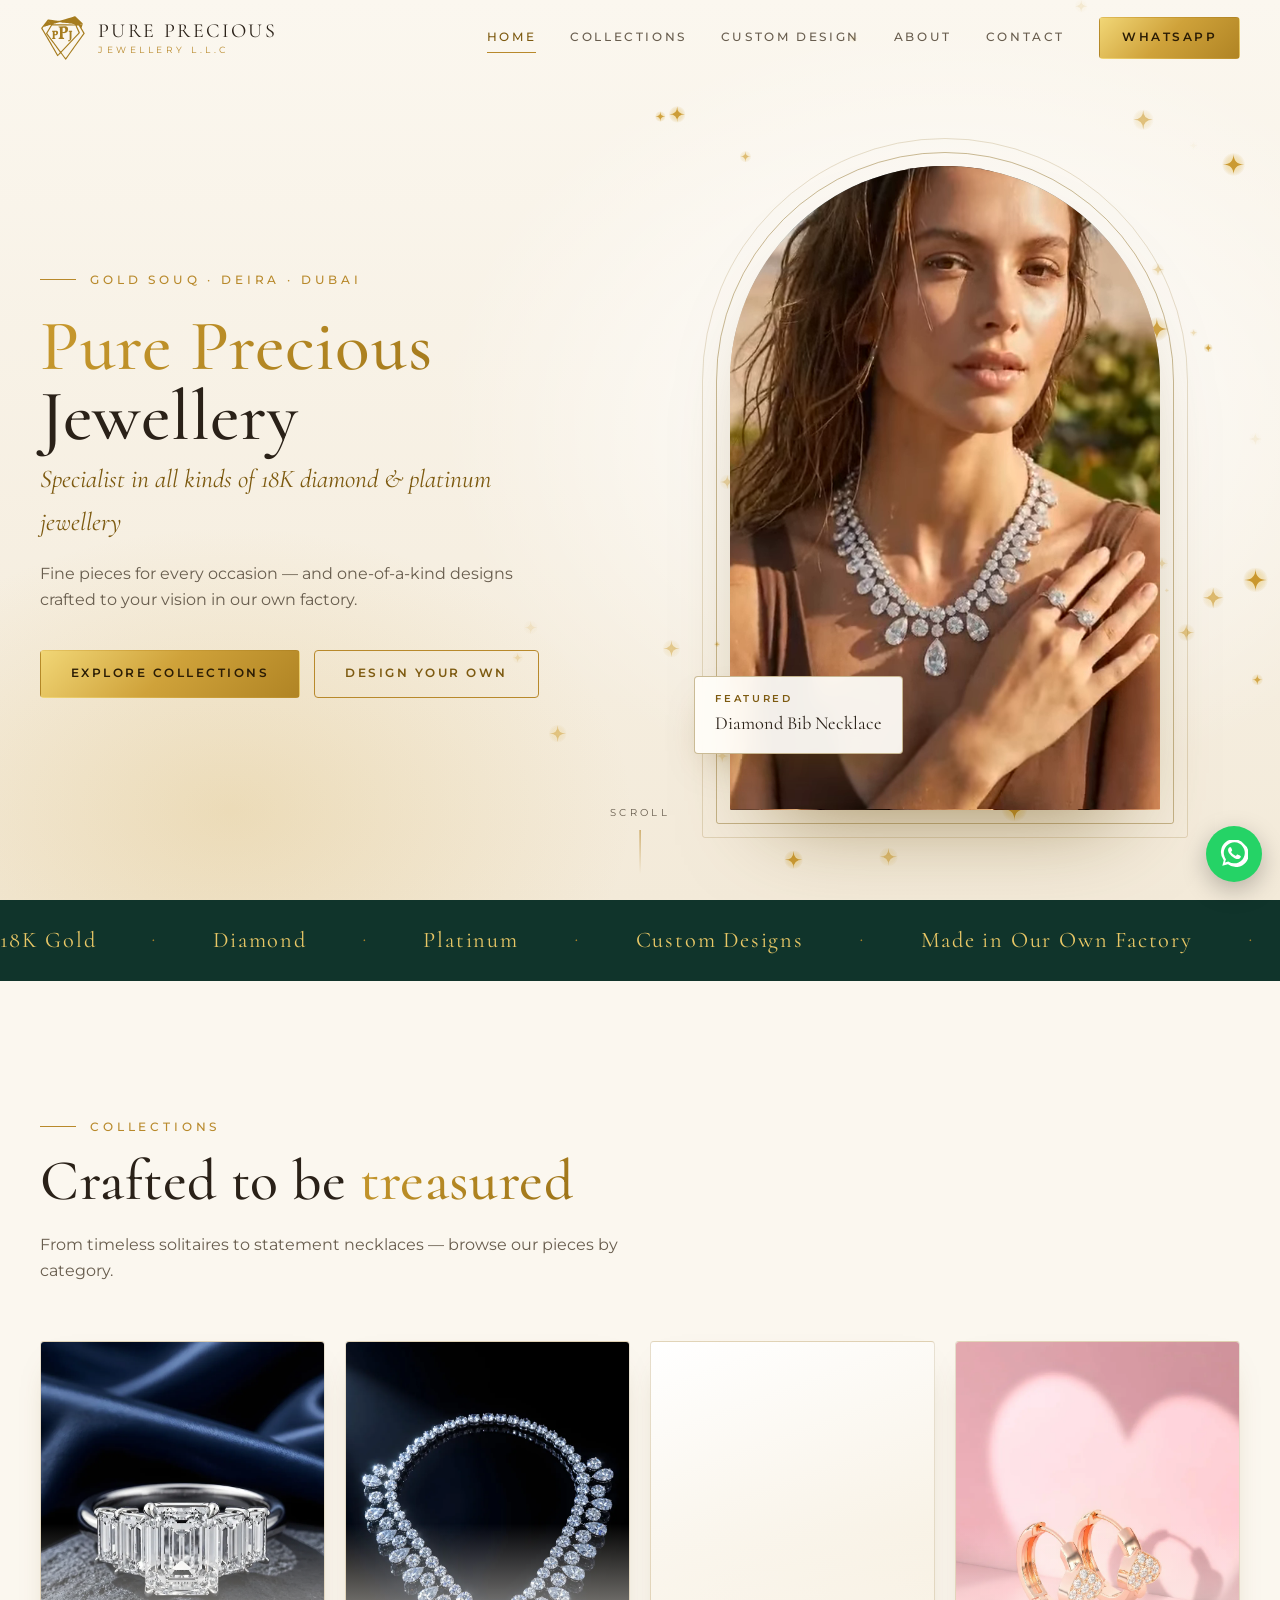
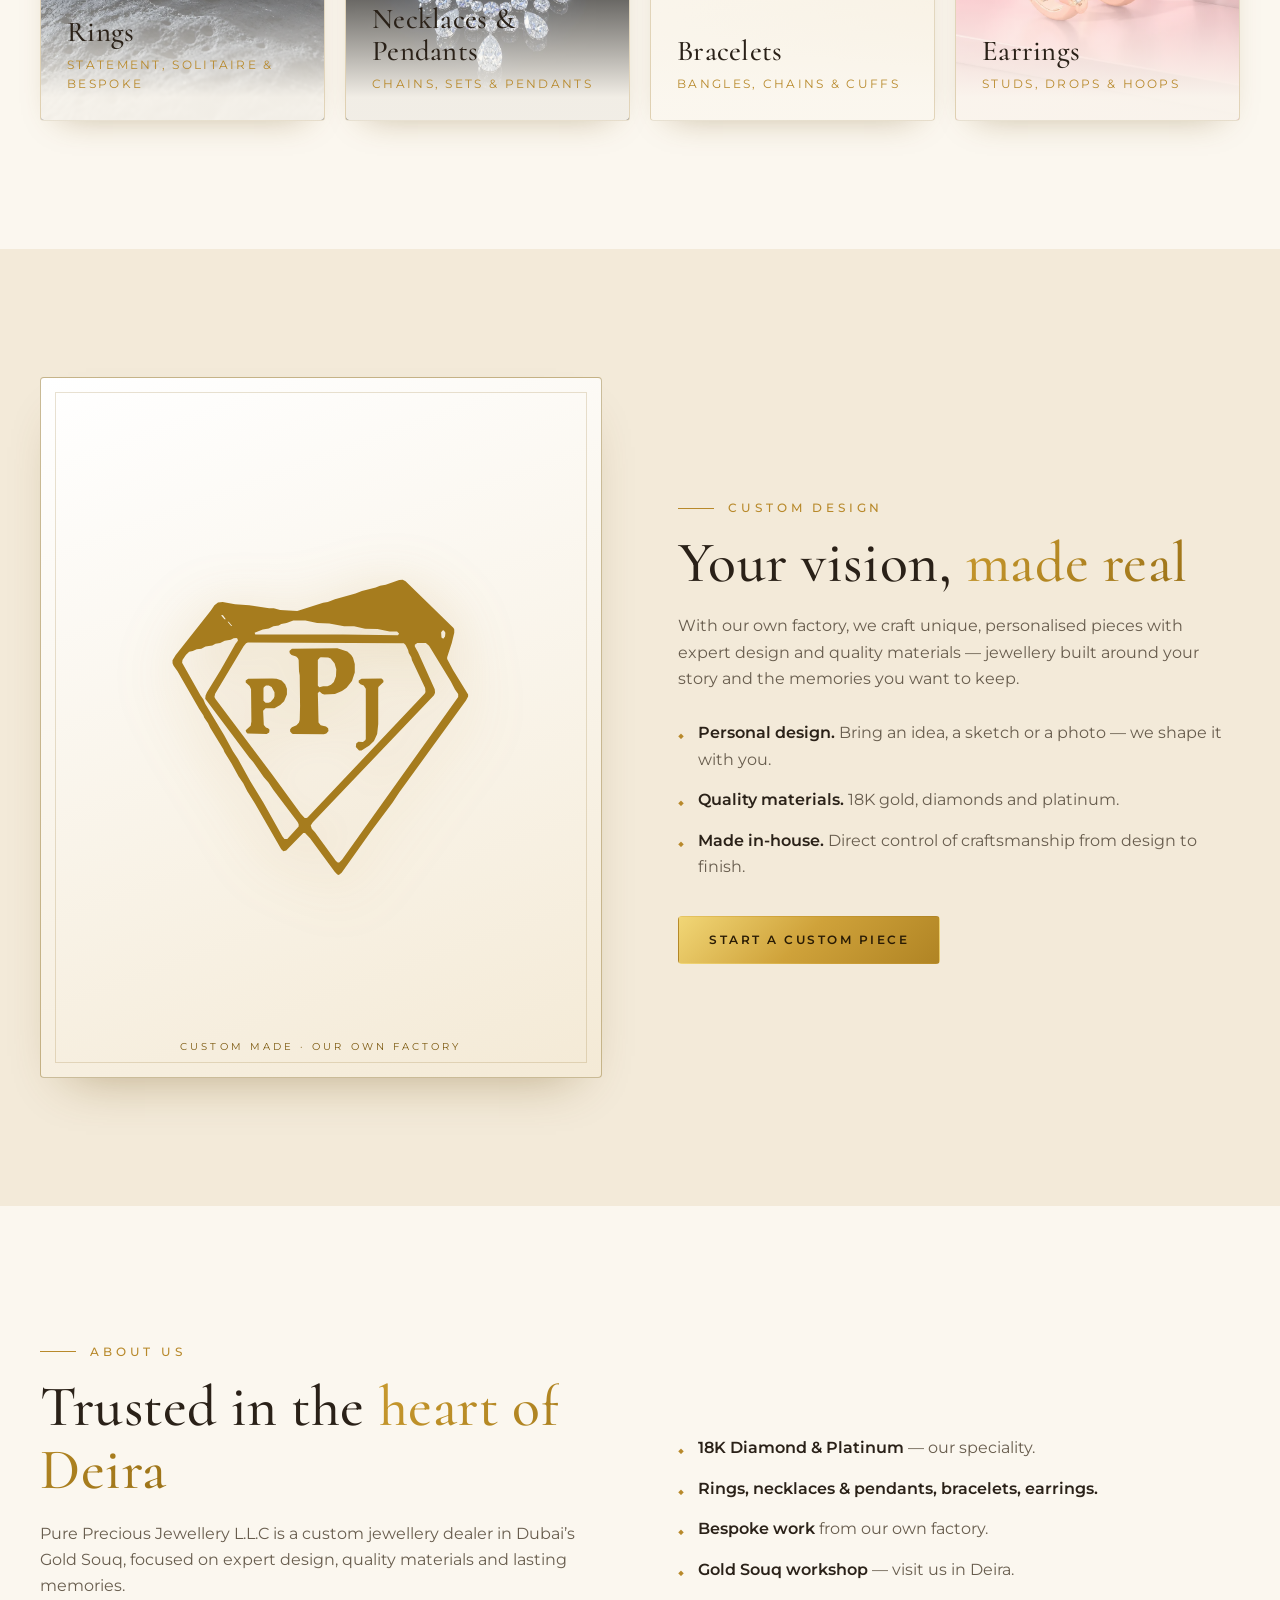
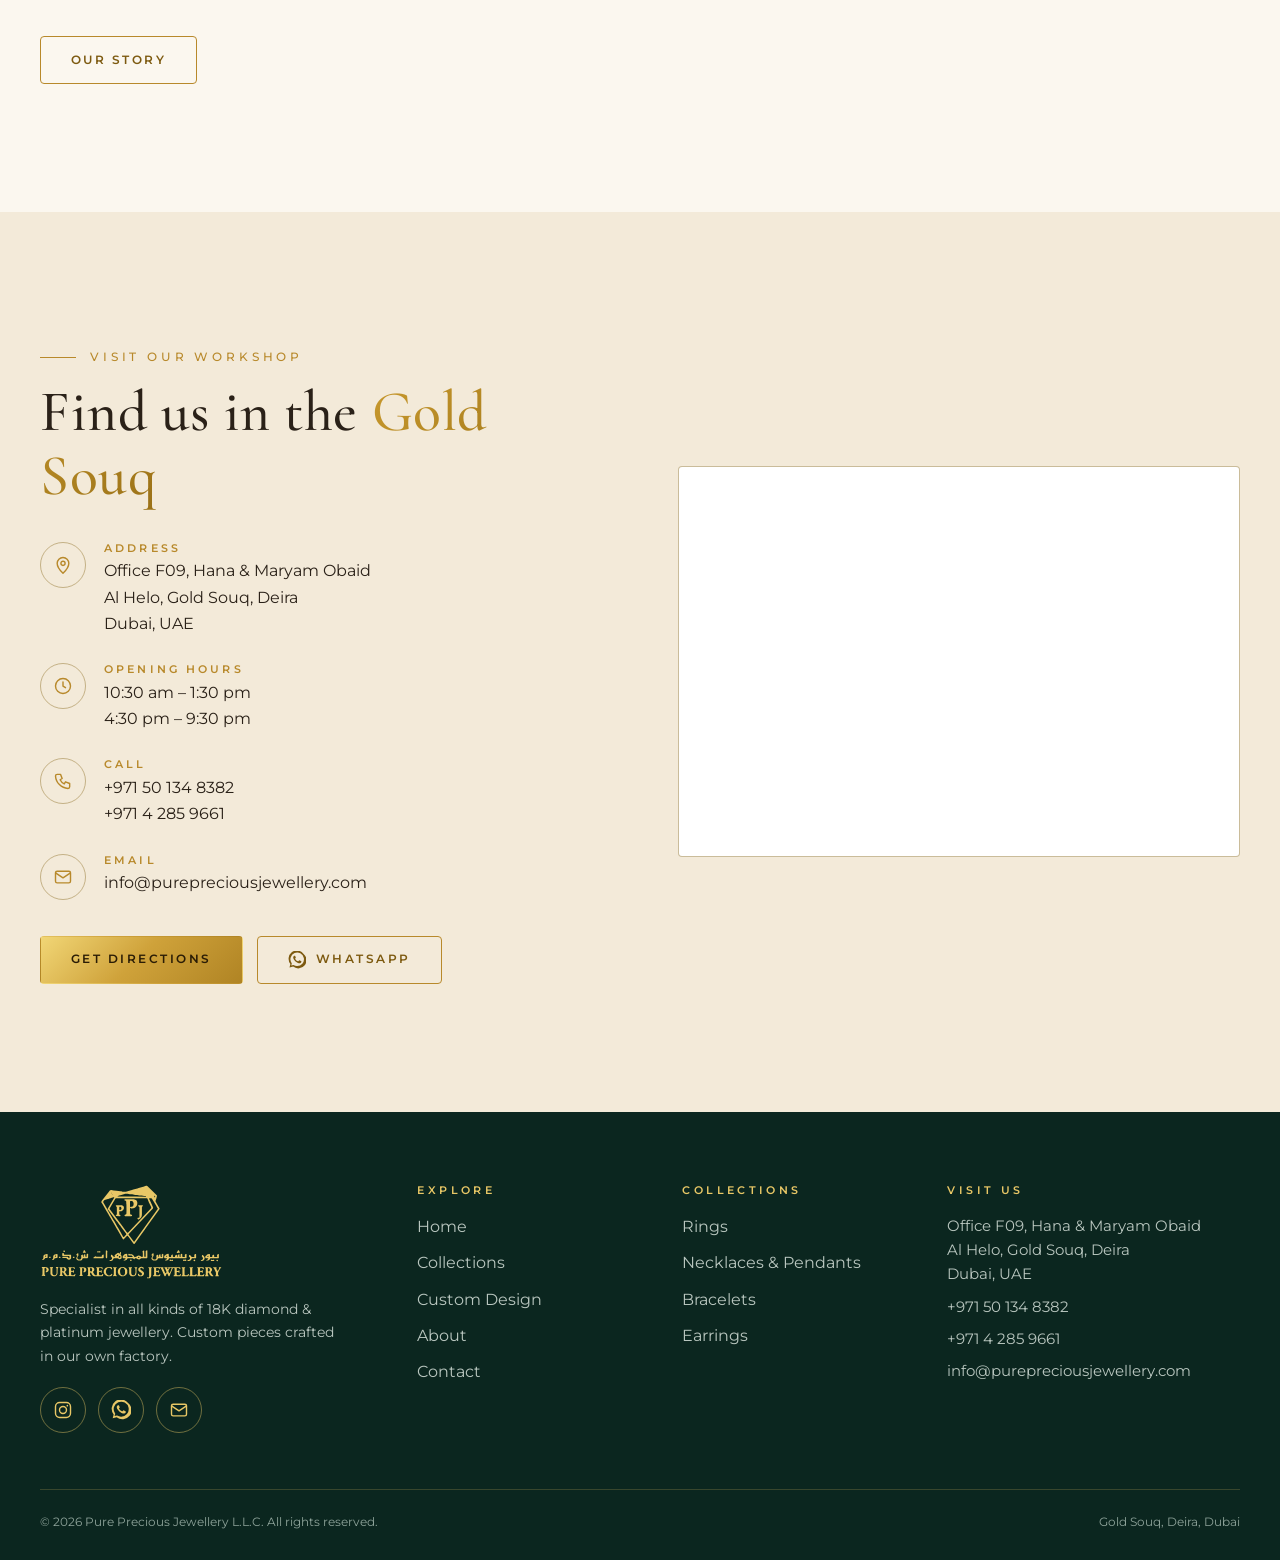
==== commit 42eff57f: "Email info@purepreciousjewellery.com; contact form and Web3Forms-ready enquiry forms Co-Authored-By:" ====
--- a/index.html
+++ b/index.html
@@ -16,7 +16,7 @@
 <link href="https://fonts.googleapis.com/css2?family=Cormorant:ital,wght@0,400;0,500;0,600;1,400;1,500&family=Montserrat:wght@300;400;500;600&display=swap" rel="stylesheet">
 <link rel="stylesheet" href="assets/css/styles.css">
 <script type="application/ld+json">
-{"@context":"https://schema.org","@type":"JewelryStore","name":"Pure Precious Jewellery L.L.C","description":"Specialist in all kinds of 18K diamond and platinum jewellery, with custom designs made in our own factory.","telephone":"+971501348382","email":"purepreciousjew@gmail.com","sameAs":["https://www.instagram.com/pure_precious_jewellery"],"address":{"@type":"PostalAddress","streetAddress":"Office F09, Hana and Maryam Obaid, Al Helo, Gold Souq, Deira","addressLocality":"Dubai","addressCountry":"AE"}}
+{"@context":"https://schema.org","@type":"JewelryStore","name":"Pure Precious Jewellery L.L.C","description":"Specialist in all kinds of 18K diamond and platinum jewellery, with custom designs made in our own factory.","telephone":"+971501348382","email":"info@purepreciousjewellery.com","sameAs":["https://www.instagram.com/pure_precious_jewellery"],"address":{"@type":"PostalAddress","streetAddress":"Office F09, Hana and Maryam Obaid, Al Helo, Gold Souq, Deira","addressLocality":"Dubai","addressCountry":"AE"}}
 </script>
 </head>
 <body>
@@ -142,7 +142,7 @@
         <div class="info-item"><span class="ico"><svg viewBox="0 0 24 24" fill="none" stroke="currentColor" stroke-width="1.7" stroke-linejoin="round" aria-hidden="true"><path d="M12 22s7-6.500 7-12a7 7 0 0 0-14 0c0 5.500 7 12 7 12z"/><circle cx="12" cy="10" r="2.500"/></svg></span><div><h4>Address</h4><p>Office F09, Hana &amp; Maryam Obaid<br>Al Helo, Gold Souq, Deira<br>Dubai, UAE</p></div></div>
         <div class="info-item"><span class="ico"><svg viewBox="0 0 24 24" fill="none" stroke="currentColor" stroke-width="1.7" stroke-linecap="round" aria-hidden="true"><circle cx="12" cy="12" r="9"/><path d="M12 7v5l3 2"/></svg></span><div><h4>Opening hours</h4><p>10:30 am – 1:30 pm<br>4:30 pm – 9:30 pm</p></div></div>
         <div class="info-item"><span class="ico"><svg viewBox="0 0 24 24" fill="none" stroke="currentColor" stroke-width="1.7" stroke-linejoin="round" aria-hidden="true"><path d="M5 4h4l2 5-2.500 1.500a11 11 0 0 0 5 5L15 13l5 2v4a2 2 0 0 1-2 2A16 16 0 0 1 3 6a2 2 0 0 1 2-2z"/></svg></span><div><h4>Call</h4><p><a href="tel:+971501348382">+971 50 134 8382</a><br><a href="tel:+97142859661">+971 4 285 9661</a></p></div></div>
-        <div class="info-item"><span class="ico"><svg viewBox="0 0 24 24" fill="none" stroke="currentColor" stroke-width="1.7" stroke-linejoin="round" aria-hidden="true"><rect x="3" y="5" width="18" height="14" rx="2"/><path d="M3 7l9 6 9-6"/></svg></span><div><h4>Email</h4><p><a href="mailto:purepreciousjew@gmail.com">purepreciousjew@gmail.com</a></p></div></div>
+        <div class="info-item"><span class="ico"><svg viewBox="0 0 24 24" fill="none" stroke="currentColor" stroke-width="1.7" stroke-linejoin="round" aria-hidden="true"><rect x="3" y="5" width="18" height="14" rx="2"/><path d="M3 7l9 6 9-6"/></svg></span><div><h4>Email</h4><p><a href="mailto:info@purepreciousjewellery.com">info@purepreciousjewellery.com</a></p></div></div>
       </div>
       <div class="hero-actions"><a class="btn btn--gold" href="https://www.google.com/maps/search/?api=1&query=Pure+Precious+Jewellery+Gold+Souq+Deira+Dubai" target="_blank" rel="noopener">Get directions</a><a class="btn btn--ghost" href="https://wa.me/971501348382?text=Hello%20Pure%20Precious%20Jewellery%2C%20I%20found%20you%20on%20your%20website%20and%20I%27m%20interested%20in%20your%20jewellery." target="_blank" rel="noopener"><svg viewBox="0 0 24 24" fill="currentColor" aria-hidden="true"><path d="M20.5 3.5A11 11 0 0 0 3.2 17.3L2 22l4.8-1.2A11 11 0 1 0 20.5 3.5zM12 20a9 9 0 0 1-4.6-1.3l-.3-.2-2.8.7.8-2.7-.2-.3A9 9 0 1 1 12 20zm5-6.7c-.3-.1-1.6-.8-1.8-.9s-.4-.1-.6.1-.7.9-.8 1-.3.2-.6.1a7.3 7.3 0 0 1-3.6-3.1c-.3-.5.3-.5.8-1.5.1-.2 0-.3 0-.5l-.8-1.9c-.2-.5-.4-.4-.6-.4h-.5a1 1 0 0 0-.7.3 3 3 0 0 0-.9 2.2 5.2 5.2 0 0 0 1.1 2.8 11.800 11.800 0 0 0 4.600 4.100c1.700.7 2.400.8 3.200.7a2.700 2.700 0 0 0 1.800-1.300 2.200 2.200 0 0 0 .2-1.300c-.1-.1-.3-.2-.6-.3z"/></svg> WhatsApp</a></div>
     </div>
@@ -159,7 +159,7 @@
         <div class="socials">
           <a href="https://www.instagram.com/pure_precious_jewellery" target="_blank" rel="noopener" aria-label="Instagram"><svg viewBox="0 0 24 24" fill="none" stroke="currentColor" stroke-width="1.7" aria-hidden="true"><rect x="3" y="3" width="18" height="18" rx="5"/><circle cx="12" cy="12" r="4.2"/><circle cx="17.2" cy="6.8" r="1" fill="currentColor" stroke="none"/></svg></a>
           <a href="https://wa.me/971501348382?text=Hello%20Pure%20Precious%20Jewellery%2C%20I%20found%20you%20on%20your%20website%20and%20I%27m%20interested%20in%20your%20jewellery." target="_blank" rel="noopener" aria-label="WhatsApp"><svg viewBox="0 0 24 24" fill="currentColor" aria-hidden="true"><path d="M20.5 3.5A11 11 0 0 0 3.2 17.3L2 22l4.8-1.2A11 11 0 1 0 20.5 3.5zM12 20a9 9 0 0 1-4.6-1.3l-.3-.2-2.8.7.8-2.7-.2-.3A9 9 0 1 1 12 20zm5-6.7c-.3-.1-1.6-.8-1.8-.9s-.4-.1-.6.1-.7.9-.8 1-.3.2-.6.1a7.3 7.3 0 0 1-3.6-3.1c-.3-.5.3-.5.8-1.5.1-.2 0-.3 0-.5l-.8-1.9c-.2-.5-.4-.4-.6-.4h-.5a1 1 0 0 0-.7.3 3 3 0 0 0-.9 2.2 5.2 5.2 0 0 0 1.1 2.8 11.800 11.800 0 0 0 4.600 4.100c1.700.7 2.400.8 3.200.7a2.700 2.700 0 0 0 1.800-1.300 2.200 2.200 0 0 0 .2-1.300c-.1-.1-.3-.2-.6-.3z"/></svg></a>
-          <a href="mailto:purepreciousjew@gmail.com" aria-label="Email"><svg viewBox="0 0 24 24" fill="none" stroke="currentColor" stroke-width="1.7" stroke-linejoin="round" aria-hidden="true"><rect x="3" y="5" width="18" height="14" rx="2"/><path d="M3 7l9 6 9-6"/></svg></a>
+          <a href="mailto:info@purepreciousjewellery.com" aria-label="Email"><svg viewBox="0 0 24 24" fill="none" stroke="currentColor" stroke-width="1.7" stroke-linejoin="round" aria-hidden="true"><rect x="3" y="5" width="18" height="14" rx="2"/><path d="M3 7l9 6 9-6"/></svg></a>
         </div>
       </div>
       <div>
@@ -187,7 +187,7 @@
           <span>Office F09, Hana &amp; Maryam Obaid<br>Al Helo, Gold Souq, Deira<br>Dubai, UAE</span>
           <a href="tel:+971501348382">+971 50 134 8382</a>
           <a href="tel:+97142859661">+971 4 285 9661</a>
-          <a href="mailto:purepreciousjew@gmail.com">purepreciousjew@gmail.com</a>
+          <a href="mailto:info@purepreciousjewellery.com">info@purepreciousjewellery.com</a>
         </address>
       </div>
     </div>
--- a/assets/css/styles.css
+++ b/assets/css/styles.css
@@ -466,3 +466,11 @@
 .wa-start:hover { filter: brightness(0.95); }
 .wa-start svg { width: 20px; height: 20px; }
 .wa-status span { white-space: nowrap; }
+
+/* Form extras */
+.hp { position: absolute !important; left: -9999px; width: 1px; height: 1px; opacity: 0; }
+.field .opt { text-transform: none; letter-spacing: 0; font-weight: 400; color: var(--text-muted); }
+.form-status { min-height: 1.5em; font-size: 0.92rem; font-weight: 500; }
+.form-status[data-kind="ok"] { color: #1d6b4a; }
+.form-status[data-kind="error"] { color: #b42318; }
+.btn:disabled { opacity: 0.6; cursor: wait; transform: none; }
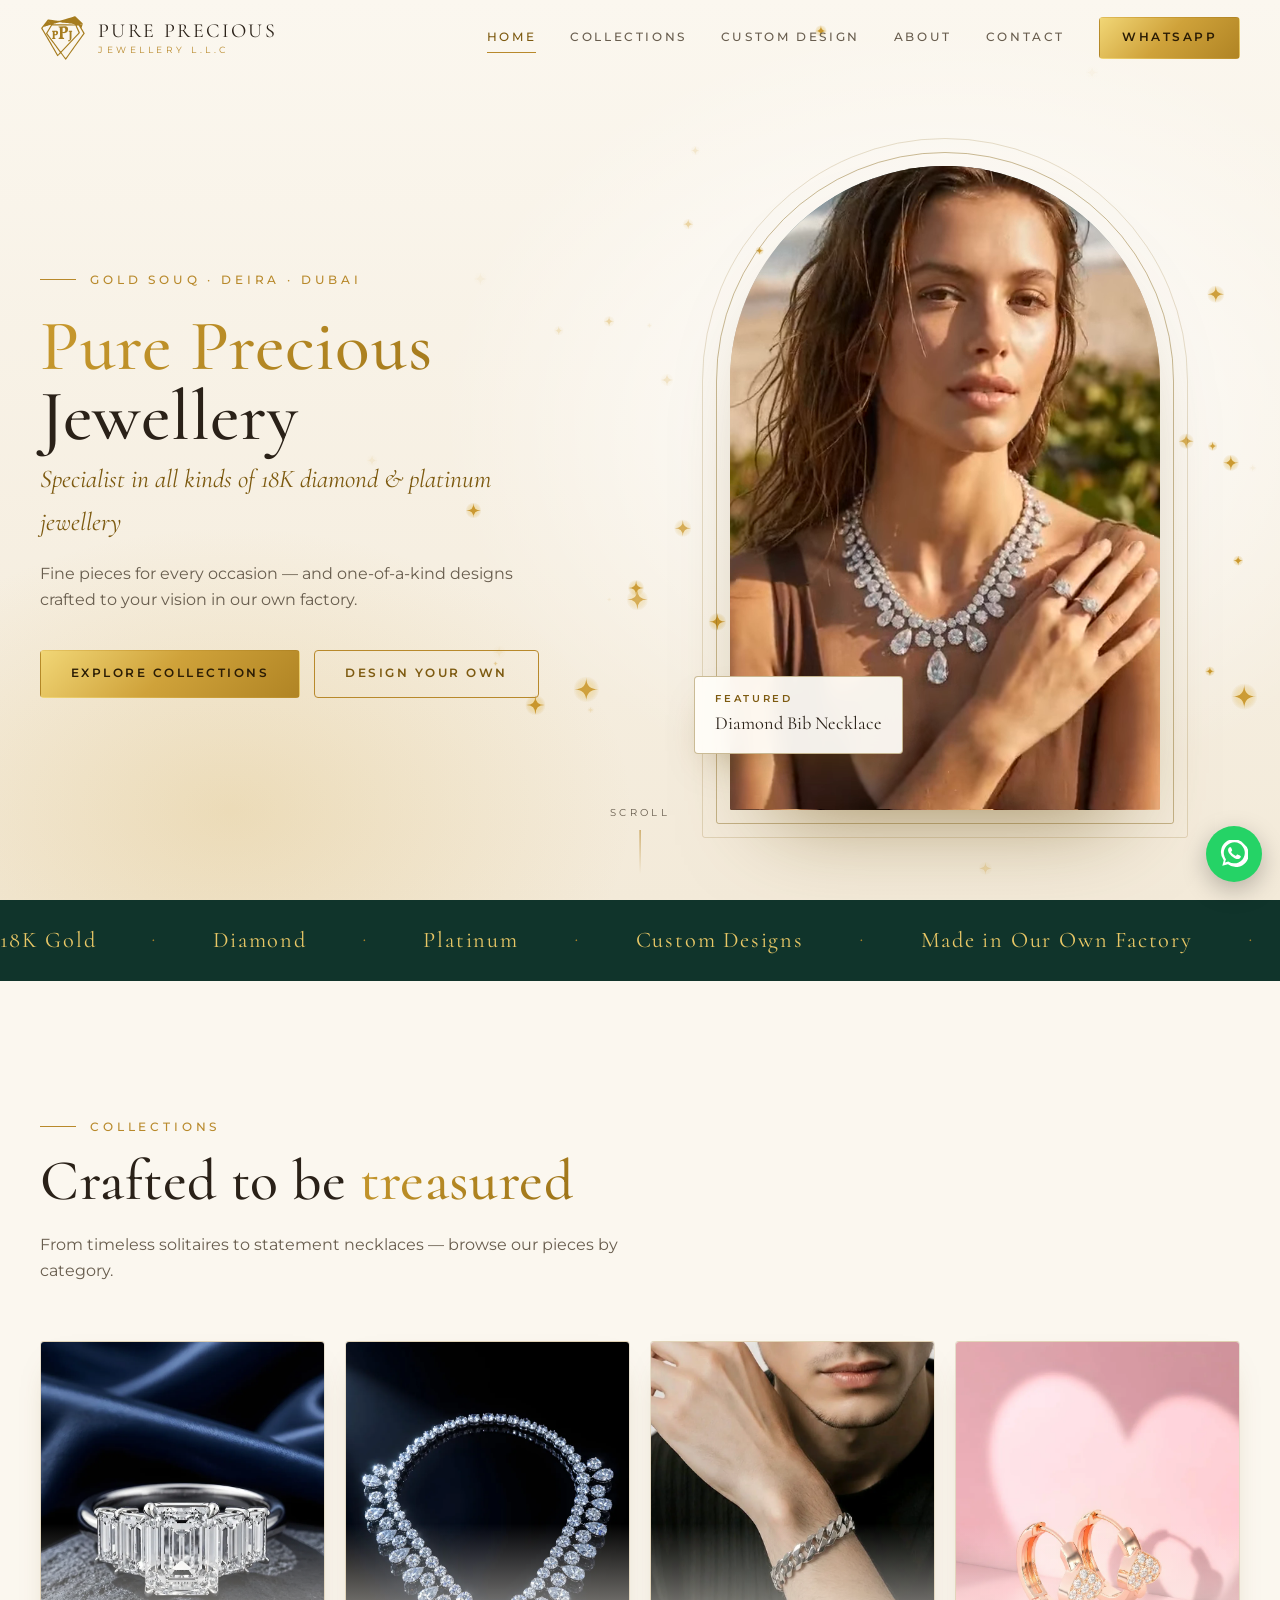
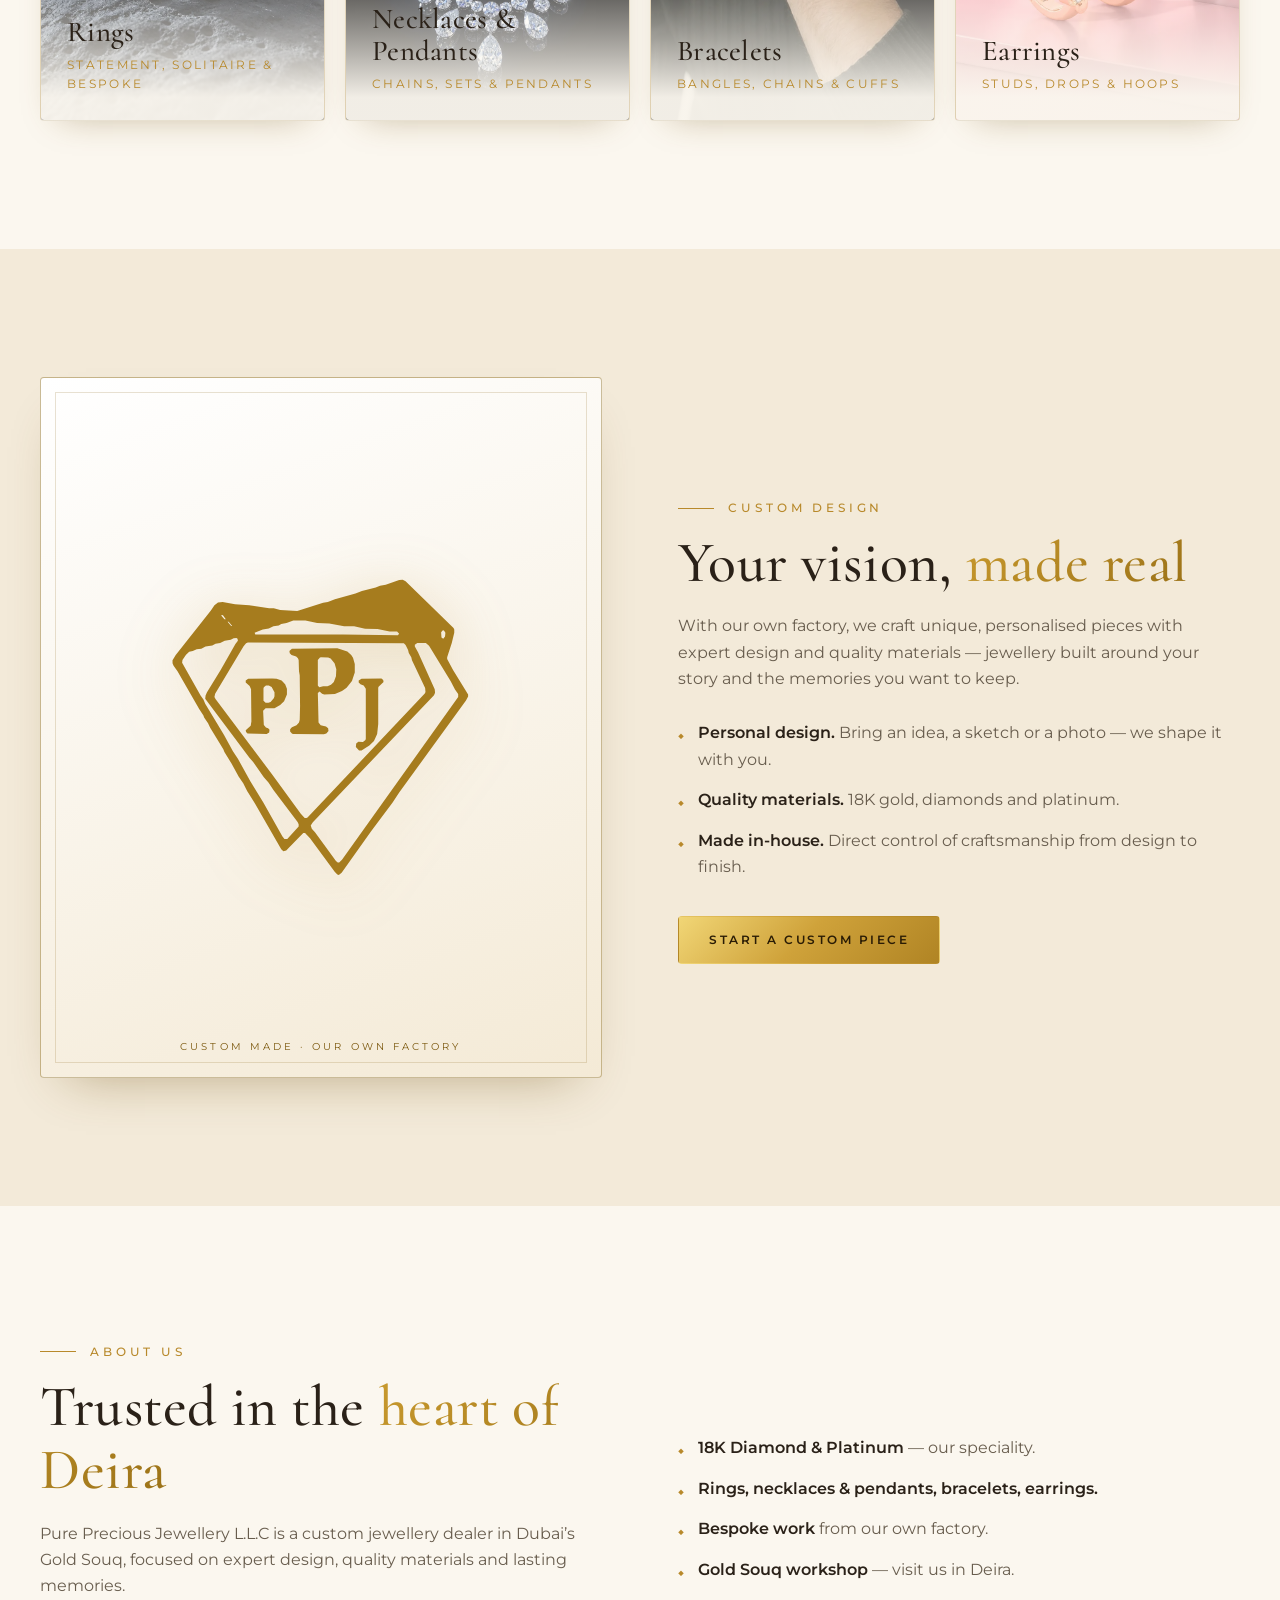
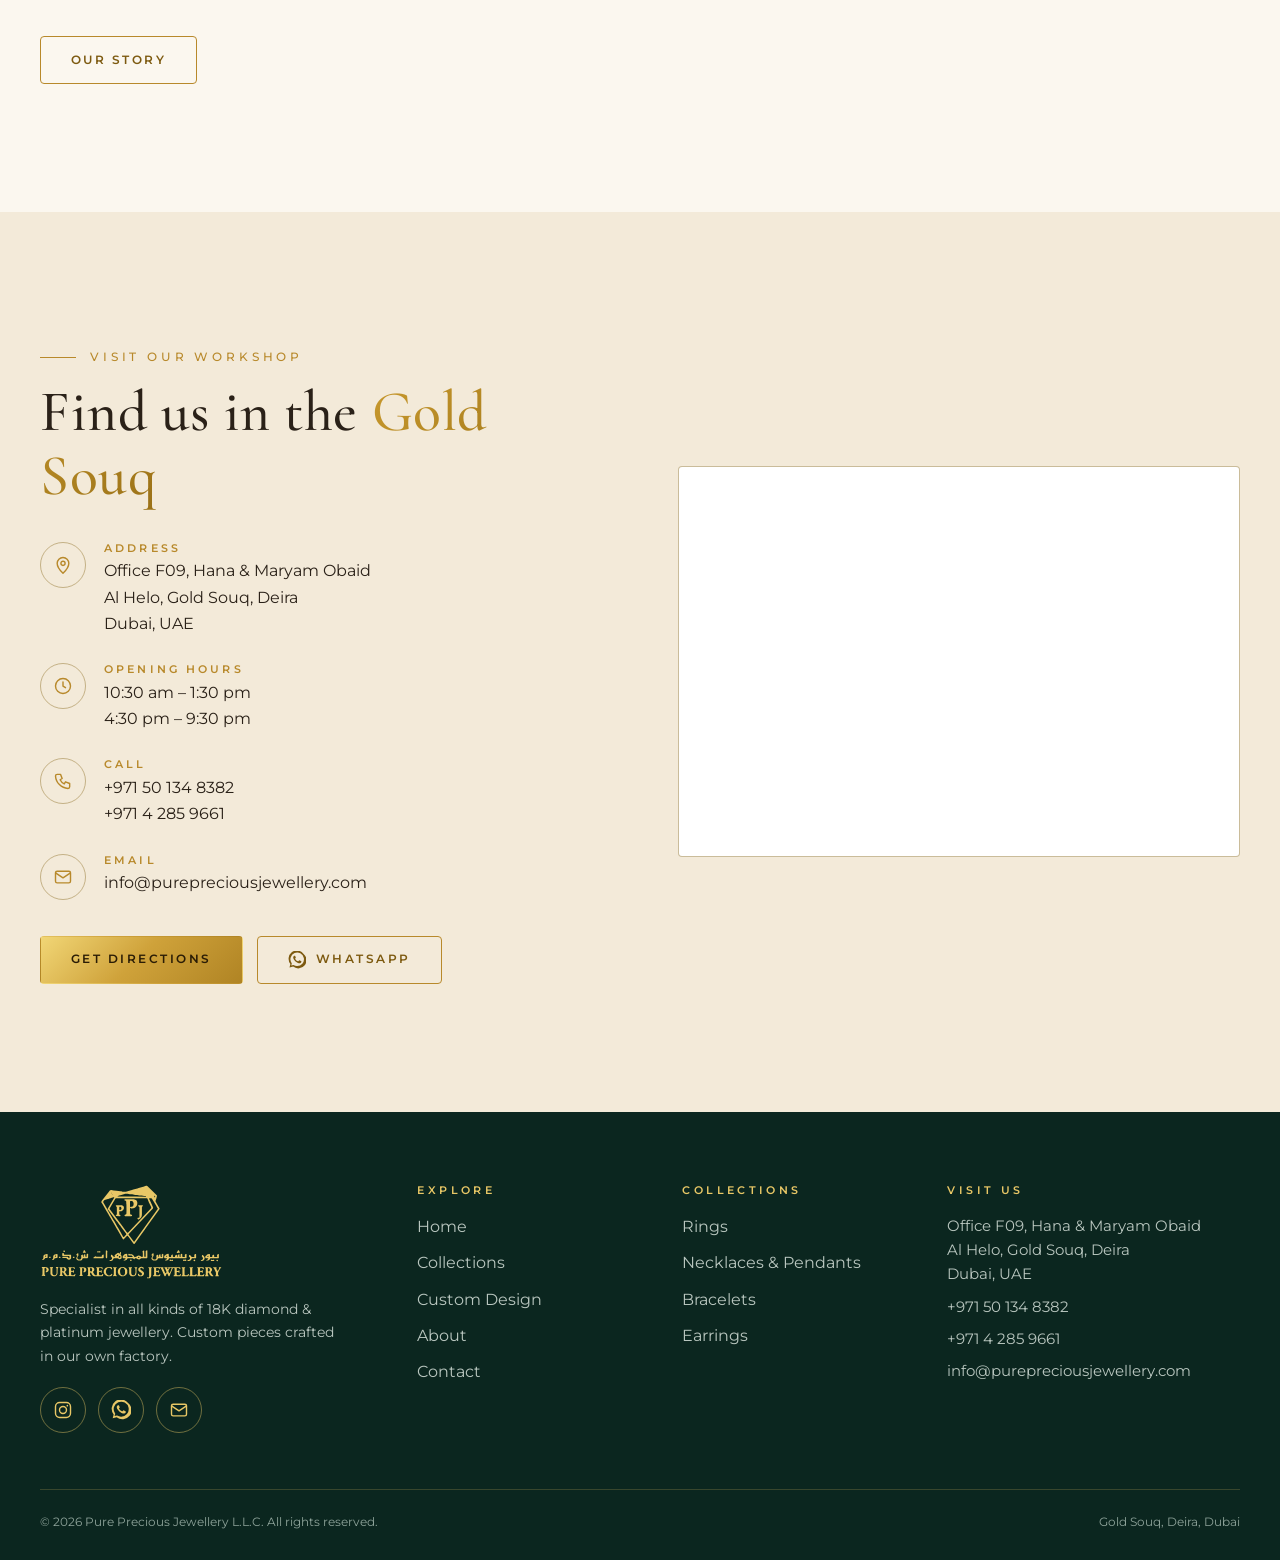
==== commit 9bc8065c: "Launch: allow search engines; sitemap, robots.txt, canonical and Open Graph URLs Co-Authored-By: Cla" ====
--- a/index.html
+++ b/index.html
@@ -5,18 +5,22 @@
 <meta name="viewport" content="width=device-width, initial-scale=1">
 <title>Pure Precious Jewellery L.L.C — 18K Diamond & Platinum Jewellery, Gold Souq Dubai</title>
 <meta name="description" content="Pure Precious Jewellery L.L.C in the Gold Souq, Deira, Dubai. Specialists in 18K diamond and platinum jewellery with custom designs made in our own factory.">
-<meta name="theme-color" content="#fbf7ef"><meta name="robots" content="noindex, nofollow">
+<meta name="theme-color" content="#fbf7ef">
 <link rel="icon" type="image/svg+xml" href="assets/img/ppj-emblem-gold.svg">
 <meta property="og:title" content="Pure Precious Jewellery L.L.C — 18K Diamond & Platinum Jewellery, Gold Souq Dubai">
 <meta property="og:description" content="Pure Precious Jewellery L.L.C in the Gold Souq, Deira, Dubai. Specialists in 18K diamond and platinum jewellery with custom designs made in our own factory.">
 <meta property="og:type" content="website">
-<meta property="og:image" content="assets/img/og-image.png">
+<meta property="og:url" content="https://purepreciousjewellery.com/">
+<meta property="og:image" content="https://purepreciousjewellery.com/assets/img/og-image.png">
+<meta property="og:site_name" content="Pure Precious Jewellery">
+<meta name="twitter:card" content="summary_large_image">
+<link rel="canonical" href="https://purepreciousjewellery.com/">
 <link rel="preconnect" href="https://fonts.googleapis.com">
 <link rel="preconnect" href="https://fonts.gstatic.com" crossorigin>
 <link href="https://fonts.googleapis.com/css2?family=Cormorant:ital,wght@0,400;0,500;0,600;1,400;1,500&family=Montserrat:wght@300;400;500;600&display=swap" rel="stylesheet">
 <link rel="stylesheet" href="assets/css/styles.css">
 <script type="application/ld+json">
-{"@context":"https://schema.org","@type":"JewelryStore","name":"Pure Precious Jewellery L.L.C","description":"Specialist in all kinds of 18K diamond and platinum jewellery, with custom designs made in our own factory.","telephone":"+971501348382","email":"info@purepreciousjewellery.com","sameAs":["https://www.instagram.com/pure_precious_jewellery"],"address":{"@type":"PostalAddress","streetAddress":"Office F09, Hana and Maryam Obaid, Al Helo, Gold Souq, Deira","addressLocality":"Dubai","addressCountry":"AE"}}
+{"@context":"https://schema.org","@type":"JewelryStore","name":"Pure Precious Jewellery L.L.C","description":"Specialist in all kinds of 18K diamond and platinum jewellery, with custom designs made in our own factory.","url":"https://purepreciousjewellery.com/","logo":"https://purepreciousjewellery.com/assets/img/ppj-emblem-gold.svg","image":"https://purepreciousjewellery.com/assets/img/og-image.png","telephone":"+971501348382","email":"info@purepreciousjewellery.com","sameAs":["https://www.instagram.com/pure_precious_jewellery"],"address":{"@type":"PostalAddress","streetAddress":"Office F09, Hana and Maryam Obaid, Al Helo, Gold Souq, Deira","addressLocality":"Dubai","addressCountry":"AE"}}
 </script>
 </head>
 <body>
